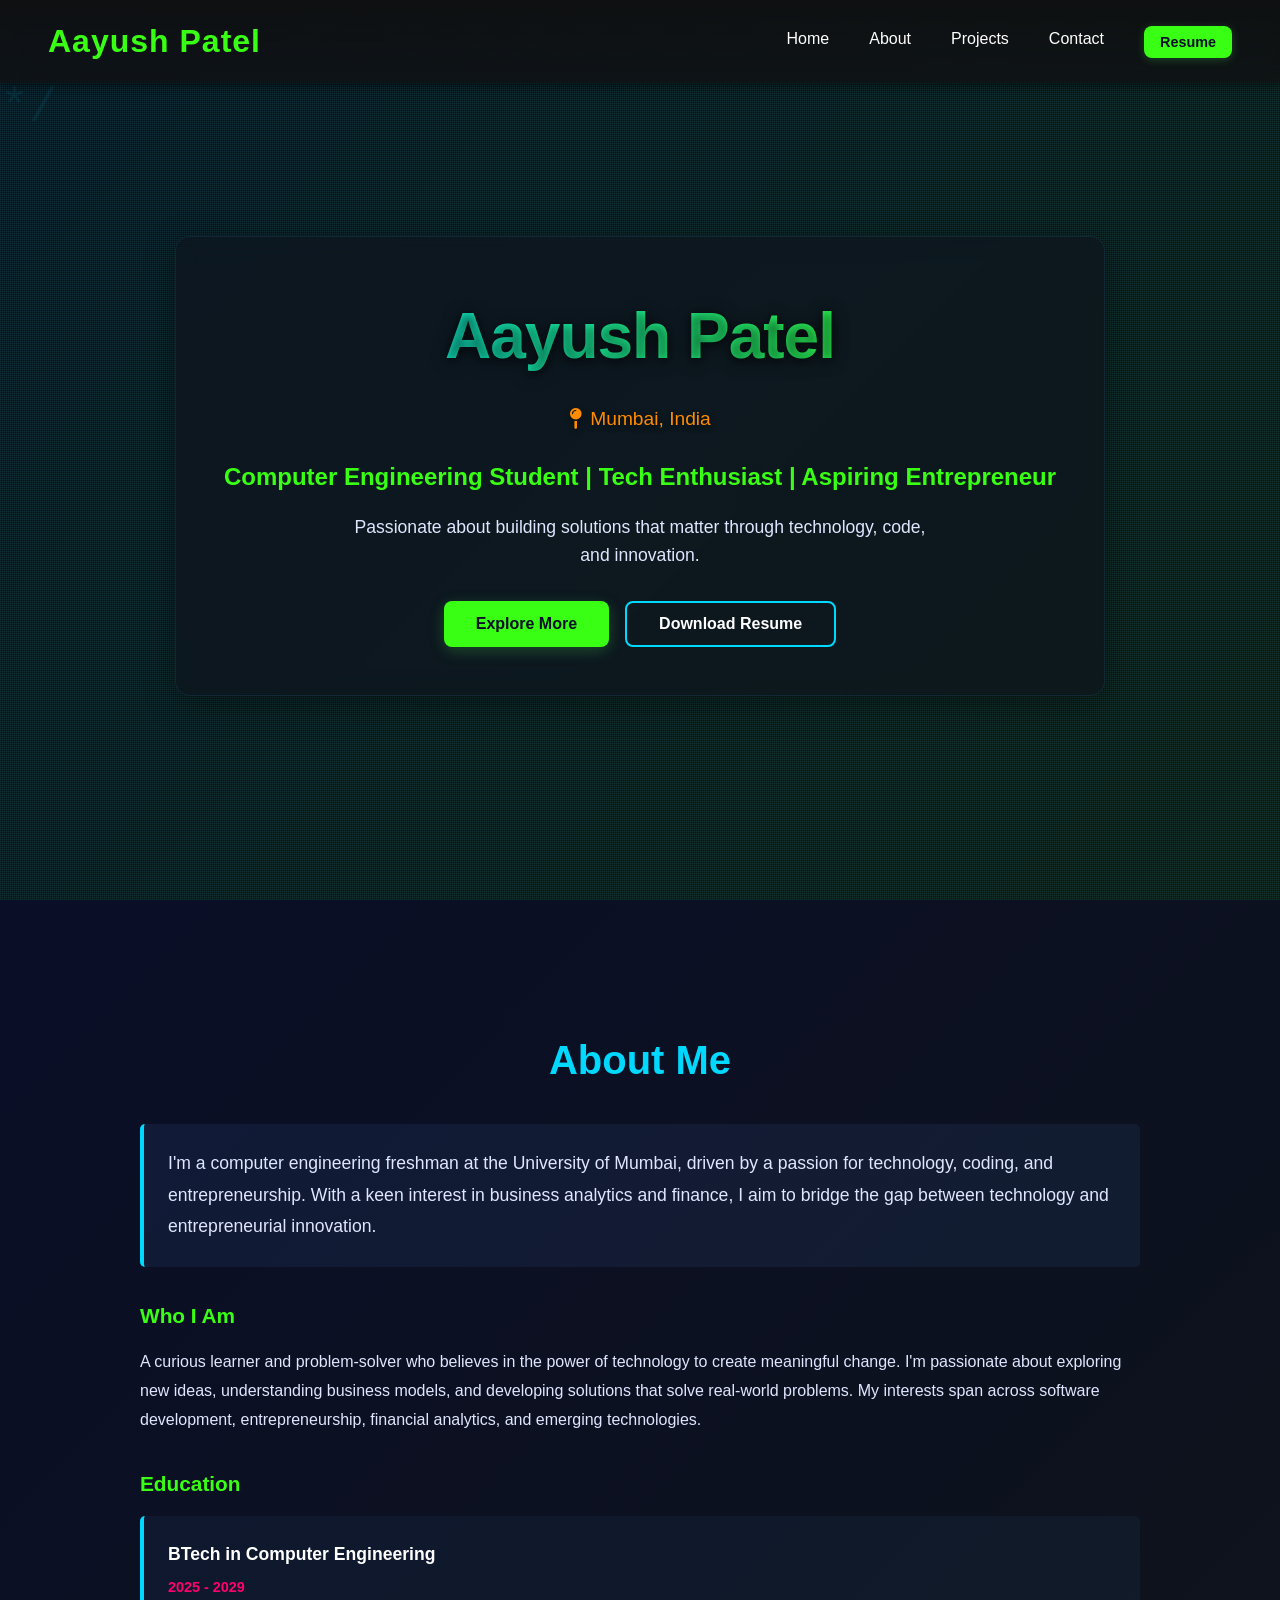
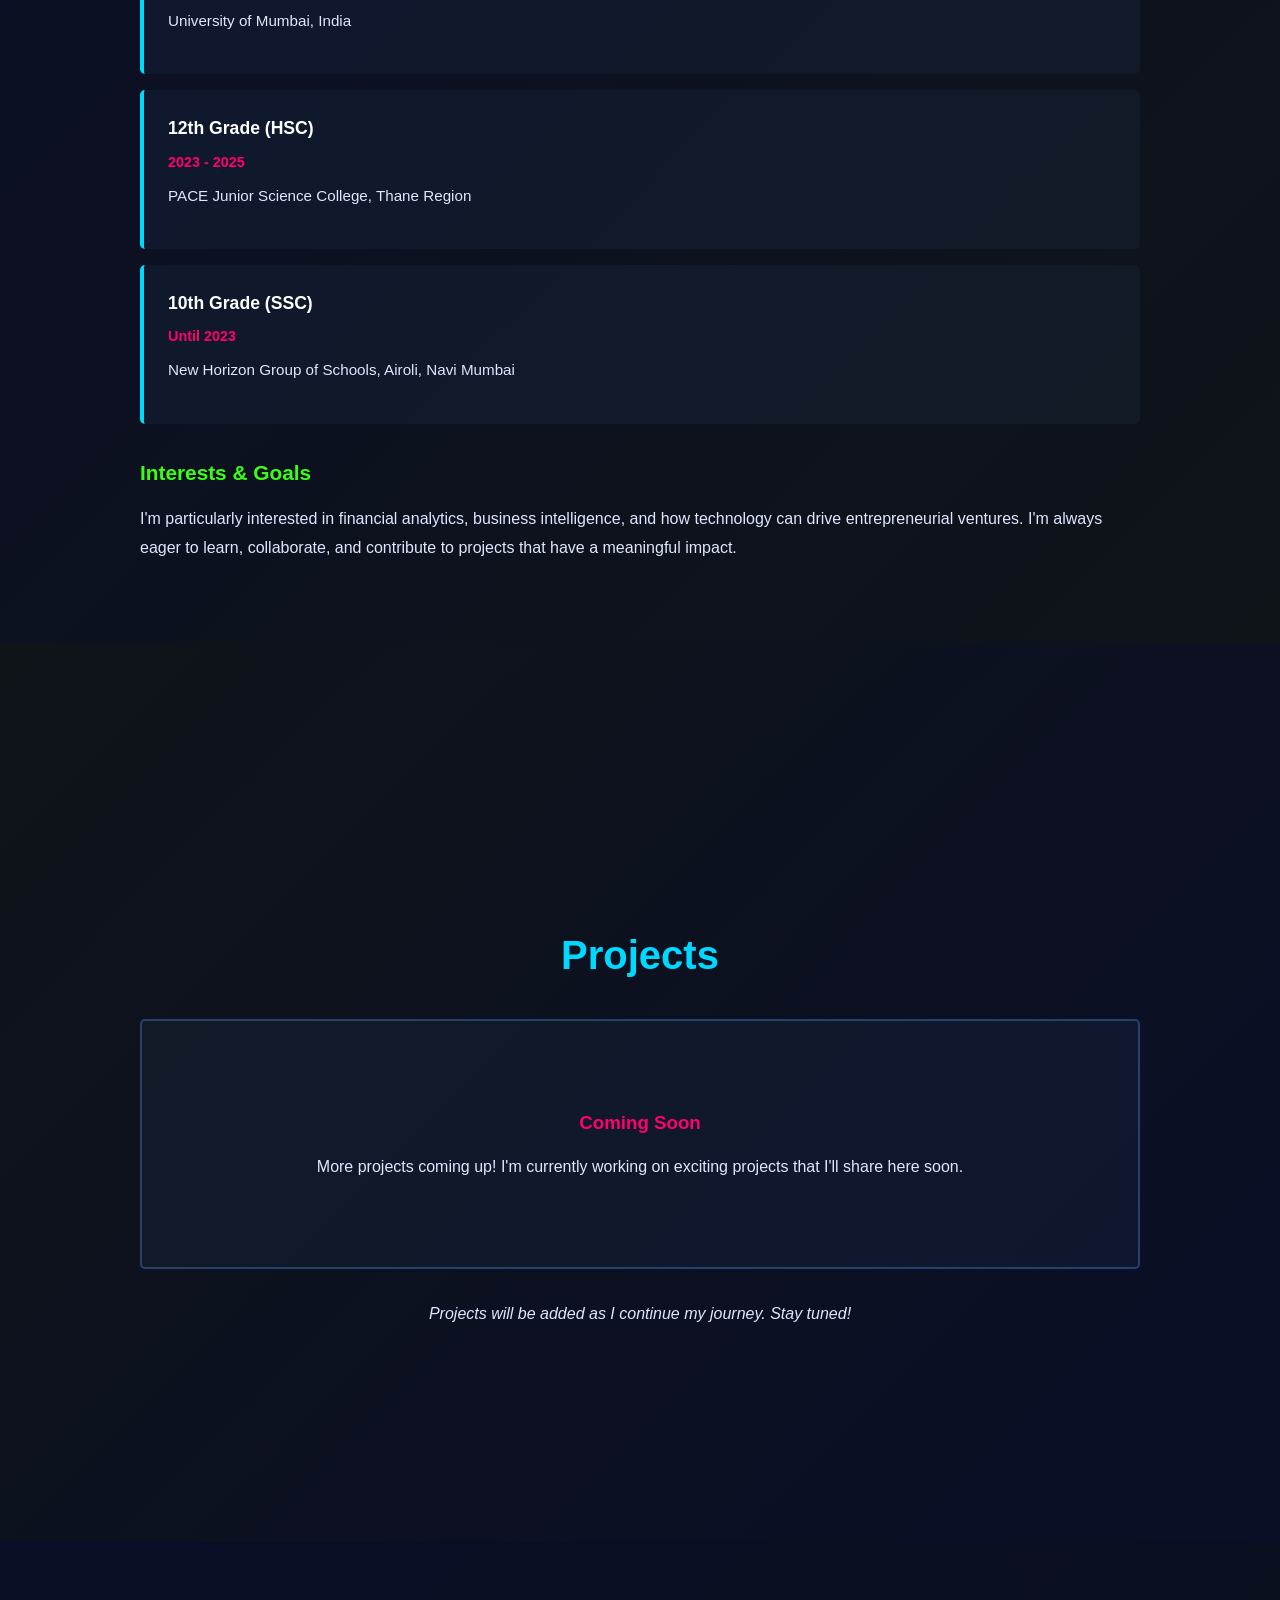
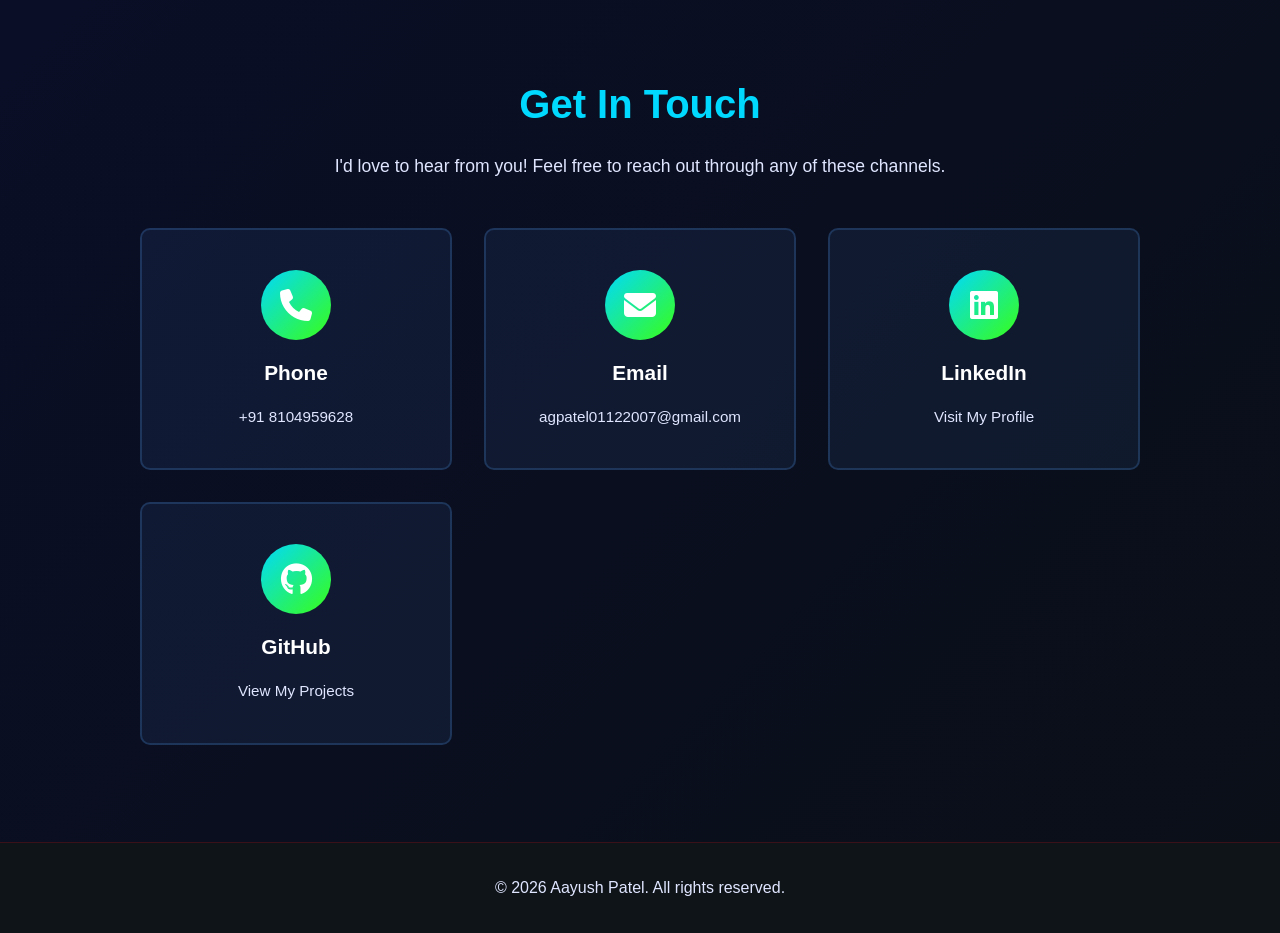
==== index.html @ a50a82ac "update homepage layout" ====
<!DOCTYPE html>
<html lang="en">
<head>
    <meta charset="UTF-8">
    <meta name="viewport" content="width=device-width, initial-scale=1.0">
    <title>Aayush Patel - Computer Engineering Student</title>
    <link rel="stylesheet" href="https://cdnjs.cloudflare.com/ajax/libs/font-awesome/6.4.0/css/all.min.css">
    <link rel="stylesheet" href="style.css">
</head>
<body>
    <!-- Navigation Bar -->
    <nav class="navbar">
        <div class="nav-container">
            <div class="logo" onclick="scrollToSection('home')">Aayush Patel</div>
            <ul class="nav-menu">
                <li><a href="#" onclick="scrollToSection('home'); return false;">Home</a></li>
                <li><a href="#" onclick="scrollToSection('about'); return false;">About</a></li>
                <li><a href="#" onclick="scrollToSection('projects'); return false;">Projects</a></li>
                <li><a href="#" onclick="scrollToSection('contact'); return false;">Contact</a></li>
                <li><button class="resume-btn" onclick="downloadResume()">Resume</button></li>
            </ul>
        </div>
    </nav>

    <!-- Home Section -->
    <section id="home" class="section home-section">
        <div class="home-content">
            <h1 class="main-title">Aayush Patel</h1>
            <p class="location"><i class="fas fa-map-pin"></i> Mumbai, India</p>
            <p class="subtitle">Computer Engineering Student | Tech Enthusiast | Aspiring Entrepreneur</p>
            <p class="intro-text">Passionate about building solutions that matter through technology, code, and innovation.</p>
            <div class="home-buttons">
                <button class="cta-button" onclick="scrollToSection('about')">Explore More</button>
                <button class="secondary-btn" onclick="downloadResume()">Download Resume</button>
            </div>
        </div>
    </section>

    <!-- About Section -->
    <section id="about" class="section about-section">
        <div class="container">
            <h2>About Me</h2>
            <div class="about-content">
                <p class="about-intro">
                    I'm a computer engineering freshman at the University of Mumbai, driven by a passion for technology, coding, and entrepreneurship. With a keen interest in business analytics and finance, I aim to bridge the gap between technology and entrepreneurial innovation.
                </p>
                
                <div class="about-details">
                    <h3>Who I Am</h3>
                    <p>
                        A curious learner and problem-solver who believes in the power of technology to create meaningful change. I'm passionate about exploring new ideas, understanding business models, and developing solutions that solve real-world problems. My interests span across software development, entrepreneurship, financial analytics, and emerging technologies.
                    </p>

                    <h3>Education</h3>
                    <ul class="education-list">
                        <li>
                            <strong>BTech in Computer Engineering</strong>
                            <span class="duration">2025 - 2029</span>
                            <p>University of Mumbai, India</p>
                        </li>
                        <li>
                            <strong>12th Grade (HSC)</strong>
                            <span class="duration">2023 - 2025</span>
                            <p>PACE Junior Science College, Thane Region</p>
                        </li>
                        <li>
                            <strong>10th Grade (SSC)</strong>
                            <span class="duration">Until 2023</span>
                            <p>New Horizon Group of Schools, Airoli, Navi Mumbai</p>
                        </li>
                    </ul>

                    <h3>Interests & Goals</h3>
                    <p>
                        I'm particularly interested in financial analytics, business intelligence, and how technology can drive entrepreneurial ventures. I'm always eager to learn, collaborate, and contribute to projects that have a meaningful impact.
                    </p>
                </div>
            </div>
        </div>
    </section>

    <!-- Projects Section -->
    <section id="projects" class="section projects-section">
        <div class="container">
            <h2>Projects</h2>
            <div class="projects-grid">
                <div class="project-card placeholder">
                    <h3>Coming Soon</h3>
                    <p>More projects coming up! I'm currently working on exciting projects that I'll share here soon.</p>
                </div>
            </div>
            <p class="projects-note">Projects will be added as I continue my journey. Stay tuned!</p>
        </div>
    </section>

    <!-- Contact Section -->
    <section id="contact" class="section contact-section">
        <div class="container">
            <h2>Get In Touch</h2>
            <p class="contact-intro">I'd love to hear from you! Feel free to reach out through any of these channels.</p>
            <div class="contact-content">
                <a href="tel:+918104959628" class="contact-item">
                    <div class="contact-icon">
                        <i class="fas fa-phone"></i>
                    </div>
                    <h3>Phone</h3>
                    <p>+91 8104959628</p>
                </a>
                <a href="mailto:agpatel01122007@gmail.com" class="contact-item">
                    <div class="contact-icon">
                        <i class="fas fa-envelope"></i>
                    </div>
                    <h3>Email</h3>
                    <p>agpatel01122007@gmail.com</p>
                </a>
                <a href="https://www.linkedin.com/in/aayush-patel-5ba509291" target="_blank" class="contact-item">
                    <div class="contact-icon">
                        <i class="fab fa-linkedin"></i>
                    </div>
                    <h3>LinkedIn</h3>
                    <p>Visit My Profile</p>
                </a>
                <a href="https://github.com/aayush-debug" target="_blank" class="contact-item">
                    <div class="contact-icon">
                        <i class="fab fa-github"></i>
                    </div>
                    <h3>GitHub</h3>
                    <p>View My Projects</p>
                </a>
            </div>
        </div>
    </section>

    <!-- Footer -->
    <footer>
        <p>&copy; 2026 Aayush Patel. All rights reserved.</p>
    </footer>

    <script src="script.js"></script>
</body>
</html>
---- style.css ----
* {
    margin: 0;
    padding: 0;
    box-sizing: border-box;
}

:root {
    --primary-dark: #0a0e27;
    --secondary-dark: #0f1419;
    --accent-blue: #00d9ff;
    --accent-green: #39ff14;
    --accent-orange: #ff8c00;
    --accent-pink: #ff006e;
    --text-primary: #ffffff;
    --text-secondary: #e0e6ff;
    --transition: 0.3s ease;
}

body {
    font-family: 'Poppins', 'Inter', sans-serif;
    background-color: var(--primary-dark);
    color: var(--text-primary);
    line-height: 1.6;
    overflow-x: hidden;
}

/* Navigation Bar */
.navbar {
    position: fixed;
    top: 0;
    width: 100%;
    background: linear-gradient(180deg, rgba(15, 15, 15, 0.9) 0%, rgba(15, 15, 15, 0.7) 100%);
    backdrop-filter: blur(10px);
    padding: 1rem 0;
    z-index: 1000;
    box-shadow: 0 2px 10px rgba(0, 0, 0, 0.5);
}

.nav-container {
    max-width: 100%;
    margin: 0 auto;
    padding: 0 3rem;
    display: flex;
    justify-content: space-between;
    align-items: center;
}

.logo {
    font-size: 2rem;
    font-weight: 700;
    color: var(--accent-green);
    cursor: pointer;
    transition: all var(--transition);
    letter-spacing: 1px;
    white-space: nowrap;
}

.logo:hover {
    text-shadow: 0 0 20px rgba(229, 9, 20, 0.5);
}

.nav-menu {
    display: flex;
    list-style: none;
    gap: 2.5rem;
    margin-right: 0;
}

.nav-menu a {
    color: var(--text-primary);
    text-decoration: none;
    font-size: 1rem;
    font-weight: 500;
    transition: color var(--transition);
    position: relative;
}

.nav-menu a::after {
    content: '';
    position: absolute;
    bottom: -5px;
    left: 0;
    width: 0;
    height: 2px;
    background-color: var(--accent-red);
    transition: width var(--transition);
}

.nav-menu a:hover {
    color: var(--accent-red);
}

.nav-menu a:hover::after {
    width: 100%;
}

.resume-btn {
    background-color: var(--accent-green);
    color: var(--primary-dark);
    border: none;
    padding: 0.5rem 1rem;
    font-size: 0.9rem;
    font-weight: 600;
    border-radius: 8px;
    cursor: pointer;
    transition: all var(--transition);
    box-shadow: 0 2px 8px rgba(63, 185, 80, 0.3);
}

.resume-btn:hover {
    background-color: #2ea043;
    transform: translateY(-2px);
    box-shadow: 0 4px 12px rgba(63, 185, 80, 0.5);
}

/* General Section Styling */
.section {
    min-height: 100vh;
    display: flex;
    align-items: center;
    justify-content: center;
    padding: 6rem 2rem 4rem;
    scroll-behavior: smooth;
}

.container {
    max-width: 1000px;
    width: 100%;
    margin: 0 auto;
}

/* Home Section */
.home-section {
    background: linear-gradient(135deg, var(--primary-dark) 0%, var(--secondary-dark) 100%);
    position: relative;
    overflow: hidden;
}

.home-section::before {
    content: '';
    position: absolute;
    top: 0;
    left: 0;
    width: 100%;
    height: 100%;
    background-image: 
        repeating-linear-gradient(
            0deg,
            rgba(0, 217, 255, 0.08) 0px,
            rgba(0, 217, 255, 0.08) 1px,
            transparent 1px,
            transparent 2px
        ),
        repeating-linear-gradient(
            90deg,
            rgba(57, 255, 20, 0.06) 0px,
            rgba(57, 255, 20, 0.06) 1px,
            transparent 1px,
            transparent 2px
        );
    pointer-events: none;
    z-index: 0;
}

.home-section::after {
    content: '{ } < > / /* */ { } < > / /* */ { } < > / /* */';
    position: absolute;
    top: 0;
    left: 0;
    width: 100%;
    height: 100%;
    font-family: 'Courier New', monospace;
    font-size: 3rem;
    color: rgba(0, 217, 255, 0.08);
    line-height: 1.5;
    word-wrap: break-word;
    white-space: pre-wrap;
    overflow: hidden;
    pointer-events: none;
    z-index: 0;
}

.home-content {
    text-align: center;
    position: relative;
    z-index: 2;
    animation: fadeInUp 1s ease;
    background: rgba(13, 17, 23, 0.5);
    padding: 3rem;
    border-radius: 15px;
    backdrop-filter: blur(10px);
    border: 1px solid rgba(88, 166, 255, 0.1);
    box-shadow: 0 8px 32px rgba(0, 0, 0, 0.3);
}

.main-title {
    font-size: clamp(2.5rem, 8vw, 4rem);
    font-weight: 800;
    margin-bottom: 1rem;
    background: linear-gradient(90deg, var(--accent-blue) 0%, var(--accent-green) 100%);
    -webkit-background-clip: text;
    -webkit-text-fill-color: transparent;
    background-clip: text;
    letter-spacing: -1px;
    text-shadow: 0 2px 10px rgba(0, 0, 0, 0.5);
    filter: drop-shadow(0 2px 8px rgba(0, 0, 0, 0.4));
}

.location {
    font-size: 1.2rem;
    color: var(--accent-orange);
    margin-bottom: 1.5rem;
    font-weight: 500;
    display: flex;
    align-items: center;
    justify-content: center;
    gap: 0.5rem;
    text-shadow: 0 2px 6px rgba(0, 0, 0, 0.4);
}

.location i {
    font-size: 1.3rem;
}

.subtitle {
    font-size: 1.5rem;
    color: var(--accent-green);
    margin-bottom: 1rem;
    font-weight: 600;
}

.intro-text {
    font-size: 1.1rem;
    color: var(--text-secondary);
    margin-bottom: 2rem;
    max-width: 600px;
    margin-left: auto;
    margin-right: auto;
}

.cta-button {
    background-color: var(--accent-green);
    color: var(--primary-dark);
    border: none;
    padding: 0.75rem 2rem;
    font-size: 1rem;
    font-weight: 600;
    border-radius: 8px;
    cursor: pointer;
    transition: all var(--transition);
    box-shadow: 0 4px 15px rgba(63, 185, 80, 0.3);
}

.cta-button:hover {
    background-color: #2ea043;
    transform: translateY(-3px);
    box-shadow: 0 6px 20px rgba(63, 185, 80, 0.5);
}

.cta-button:active {
    transform: translateY(-1px);
}

.secondary-btn {
    background-color: transparent;
    color: var(--text-primary);
    border: 2px solid var(--accent-blue);
    padding: 0.75rem 2rem;
    font-size: 1rem;
    font-weight: 600;
    border-radius: 8px;
    cursor: pointer;
    transition: all var(--transition);
}

.secondary-btn:hover {
    background-color: var(--accent-blue);
    transform: translateY(-3px);
    box-shadow: 0 6px 20px rgba(88, 166, 255, 0.5);
}

.home-buttons {
    display: flex;
    gap: 1rem;
    justify-content: center;
    flex-wrap: wrap;
}

/* About Section */
.about-section {
    background: linear-gradient(135deg, var(--primary-dark) 0%, var(--secondary-dark) 100%);
    padding-top: 8rem;
}

.about-section h2 {
    font-size: 2.5rem;
    margin-bottom: 2rem;
    color: var(--accent-blue);
    text-align: center;
}

.about-intro {
    font-size: 1.1rem;
    color: var(--text-secondary);
    margin-bottom: 2rem;
    line-height: 1.8;
    background: rgba(88, 166, 255, 0.08);
    padding: 1.5rem;
    border-left: 4px solid var(--accent-blue);
    border-radius: 5px;
}

.about-details h3 {
    color: var(--accent-green);
    margin-top: 2rem;
    margin-bottom: 1rem;
    font-size: 1.3rem;
}

.about-details p {
    color: var(--text-secondary);
    margin-bottom: 1rem;
    line-height: 1.8;
}

.education-list {
    list-style: none;
    margin-bottom: 1.5rem;
}

.education-list li {
    background: rgba(88, 166, 255, 0.05);
    padding: 1.5rem;
    margin-bottom: 1rem;
    border-left: 4px solid var(--accent-blue);
    border-radius: 5px;
    transition: all var(--transition);
}

.education-list li:hover {
    background: rgba(88, 166, 255, 0.1);
    transform: translateX(5px);
}

.education-list li strong {
    color: var(--text-primary);
    font-size: 1.1rem;
}

.education-list .duration {
    display: block;
    color: var(--accent-pink);
    font-size: 0.9rem;
    margin-top: 0.5rem;
    font-weight: 600;
}

.education-list li p {
    margin-top: 0.5rem;
    font-size: 0.95rem;
}

/* Projects Section */
.projects-section {
    background: linear-gradient(135deg, var(--secondary-dark) 0%, var(--primary-dark) 100%);
    padding-top: 8rem;
}

.projects-section h2 {
    font-size: 2.5rem;
    margin-bottom: 2rem;
    color: var(--accent-blue);
    text-align: center;
}

.projects-grid {
    display: grid;
    grid-template-columns: repeat(auto-fit, minmax(300px, 1fr));
    gap: 2rem;
    margin-bottom: 2rem;
}

.project-card {
    background: rgba(88, 166, 255, 0.05);
    border: 2px solid rgba(88, 166, 255, 0.3);
    border-radius: 5px;
    padding: 2rem;
    transition: all var(--transition);
    cursor: pointer;
}

.project-card:hover {
    border-color: var(--accent-blue);
    background: rgba(88, 166, 255, 0.1);
    transform: translateY(-5px);
}

.project-card h3 {
    color: var(--accent-pink);
    margin-bottom: 1rem;
}

.project-card p {
    color: var(--text-secondary);
}

.project-card.placeholder {
    display: flex;
    flex-direction: column;
    justify-content: center;
    align-items: center;
    text-align: center;
    min-height: 250px;
}

.projects-note {
    text-align: center;
    color: var(--text-secondary);
    font-style: italic;
}

/* Blog Section */
.blog-section {
    background: linear-gradient(135deg, var(--primary-dark) 0%, #1a0000 100%);
    padding-top: 8rem;
}

.blog-section h2 {
    font-size: 2.5rem;
    margin-bottom: 1rem;
    color: var(--accent-red);
    text-align: center;
}

.section-subtitle {
    text-align: center;
    color: var(--text-secondary);
    margin-bottom: 2rem;
    font-size: 1.1rem;
}

.blog-grid {
    display: grid;
    grid-template-columns: repeat(auto-fit, minmax(300px, 1fr));
    gap: 2rem;
    margin-bottom: 2rem;
}

.blog-card {
    background: rgba(229, 9, 20, 0.05);
    border: 2px solid rgba(229, 9, 20, 0.3);
    border-radius: 5px;
    padding: 1.5rem;
    transition: all var(--transition);
    cursor: pointer;
    overflow: hidden;
}

.blog-card:hover {
    border-color: var(--accent-red);
    background: rgba(229, 9, 20, 0.1);
    transform: translateY(-5px);
}

.blog-card.loading {
    display: flex;
    align-items: center;
    justify-content: center;
    min-height: 250px;
    color: var(--text-secondary);
}

.blog-card h3 {
    color: var(--accent-red);
    margin-bottom: 0.5rem;
    font-size: 1.2rem;
    line-height: 1.4;
}

.blog-card p {
    color: var(--text-secondary);
    margin-bottom: 0.75rem;
    font-size: 0.95rem;
    line-height: 1.6;
}

.blog-card a {
    color: var(--accent-red);
    text-decoration: none;
    font-weight: 600;
    transition: color var(--transition);
}

.blog-card a:hover {
    color: #f40812;
}

.blog-card .blog-meta {
    font-size: 0.85rem;
    color: #888;
    margin-top: 0.5rem;
}

/* Testimonials Section */
.testimonials-section {
    background: linear-gradient(135deg, var(--secondary-dark) 0%, var(--primary-dark) 100%);
    padding-top: 8rem;
}

.testimonials-section h2 {
    font-size: 2.5rem;
    margin-bottom: 1rem;
    color: var(--accent-blue);
    text-align: center;
}

.testimonials-grid {
    display: grid;
    grid-template-columns: repeat(auto-fit, minmax(300px, 1fr));
    gap: 2rem;
    margin-bottom: 2rem;
}

.testimonial-card {
    background: rgba(63, 185, 80, 0.05);
    border: 2px solid rgba(63, 185, 80, 0.3);
    border-radius: 5px;
    padding: 2rem;
    transition: all var(--transition);
}

.testimonial-card:hover {
    border-color: var(--accent-green);
    background: rgba(63, 185, 80, 0.1);
    transform: translateY(-5px);
}

.testimonial-card.placeholder {
    display: flex;
    flex-direction: column;
    justify-content: center;
    align-items: center;
    text-align: center;
    min-height: 250px;
}

.testimonial-text {
    color: var(--text-secondary);
    font-size: 1rem;
    line-height: 1.8;
    margin-bottom: 1rem;
    font-style: italic;
}

.testimonial-author {
    color: var(--accent-green);
    font-weight: 600;
    font-size: 0.95rem;
}

.testimonials-note {
    text-align: center;
    color: var(--text-secondary);
    font-style: italic;
}

/* Contact Section */
.contact-section {
    background: linear-gradient(135deg, var(--primary-dark) 0%, #0a0f18 100%);
    padding-top: 8rem;
}

.contact-section h2 {
    font-size: 2.5rem;
    margin-bottom: 1rem;
    color: var(--accent-blue);
    text-align: center;
}

.contact-intro {
    text-align: center;
    color: var(--text-secondary);
    margin-bottom: 3rem;
    font-size: 1.1rem;
}

.contact-content {
    display: grid;
    grid-template-columns: repeat(auto-fit, minmax(250px, 1fr));
    gap: 2rem;
    margin-bottom: 2rem;
}

.contact-item {
    background: rgba(88, 166, 255, 0.08);
    border: 2px solid rgba(88, 166, 255, 0.2);
    border-radius: 10px;
    padding: 2.5rem 2rem;
    text-align: center;
    transition: all var(--transition);
    text-decoration: none;
    display: flex;
    flex-direction: column;
    align-items: center;
    gap: 1rem;
    cursor: pointer;
}

.contact-item:hover {
    border-color: var(--accent-blue);
    background: rgba(88, 166, 255, 0.15);
    transform: translateY(-8px);
    box-shadow: 0 8px 25px rgba(88, 166, 255, 0.2);
}

.contact-icon {
    width: 70px;
    height: 70px;
    background: linear-gradient(135deg, var(--accent-blue) 0%, var(--accent-green) 100%);
    border-radius: 50%;
    display: flex;
    align-items: center;
    justify-content: center;
    font-size: 2rem;
    color: var(--text-primary);
    transition: all var(--transition);
}

.contact-item:hover .contact-icon {
    transform: scale(1.1) rotate(5deg);
    box-shadow: 0 5px 20px rgba(88, 166, 255, 0.4);
}

.contact-item h3 {
    color: var(--text-primary);
    margin: 0;
    font-size: 1.3rem;
    font-weight: 600;
}

.contact-item p {
    color: var(--text-secondary);
    margin: 0;
    font-size: 0.95rem;
    line-height: 1.5;
}

/* Footer */
footer {
    background: var(--secondary-dark);
    text-align: center;
    padding: 2rem;
    color: var(--text-secondary);
    border-top: 1px solid rgba(229, 9, 20, 0.2);
}

/* Animations */
@keyframes fadeInUp {
    from {
        opacity: 0;
        transform: translateY(30px);
    }
    to {
        opacity: 1;
        transform: translateY(0);
    }
}

/* Responsive Design */
@media (max-width: 768px) {
    .nav-menu {
        gap: 1rem;
    }

    .nav-menu a {
        font-size: 0.9rem;
    }

    .main-title {
        font-size: 2rem;
    }

    .subtitle {
        font-size: 1.1rem;
    }

    .section {
        padding: 5rem 1rem 3rem;
    }

    .about-section h2,
    .projects-section h2,
    .contact-section h2 {
        font-size: 1.8rem;
    }

    .nav-container {
        padding: 0 1rem;
    }
}

@media (max-width: 480px) {
    .nav-menu {
        gap: 0.5rem;
    }

    .logo {
        font-size: 1.2rem;
    }

    .main-title {
        font-size: 1.5rem;
    }

    .subtitle {
        font-size: 0.9rem;
    }

    .intro-text {
        font-size: 0.95rem;
    }

    .section {
        padding: 4rem 0.5rem 2rem;
    }
}
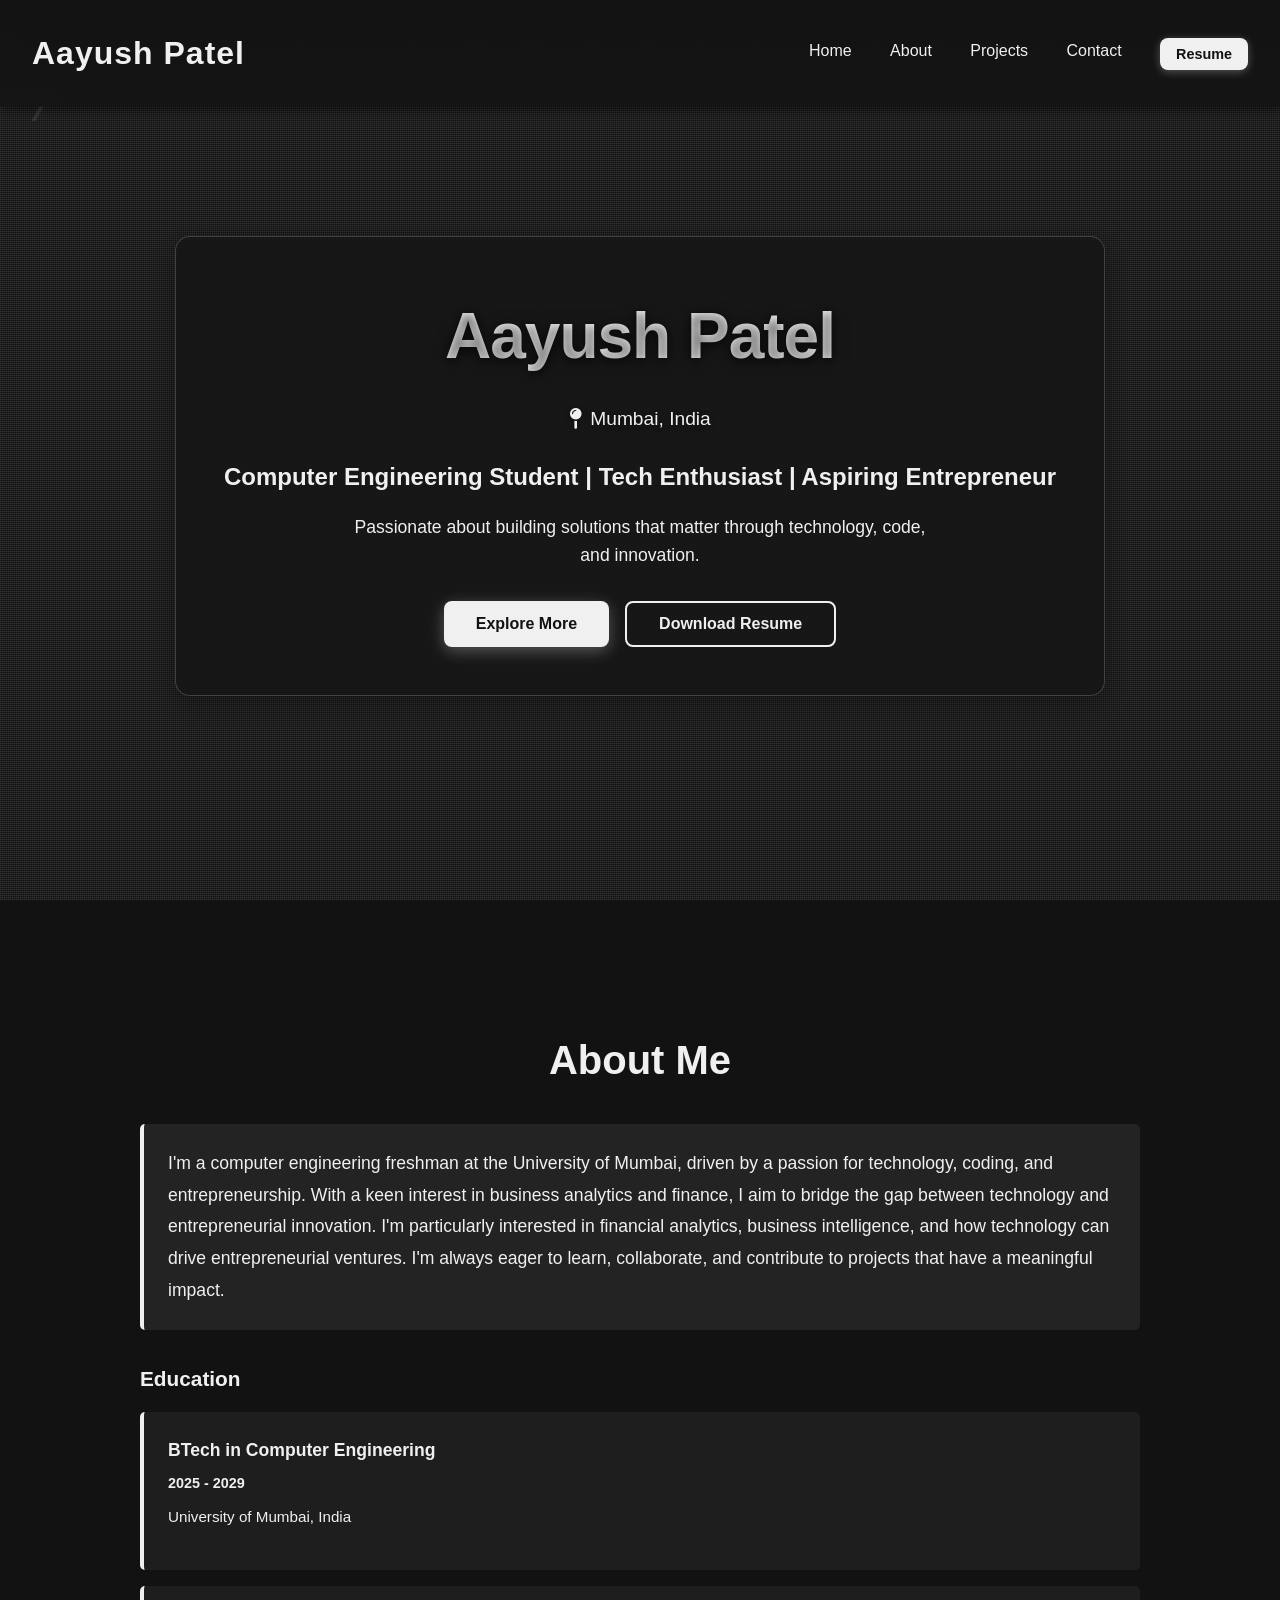
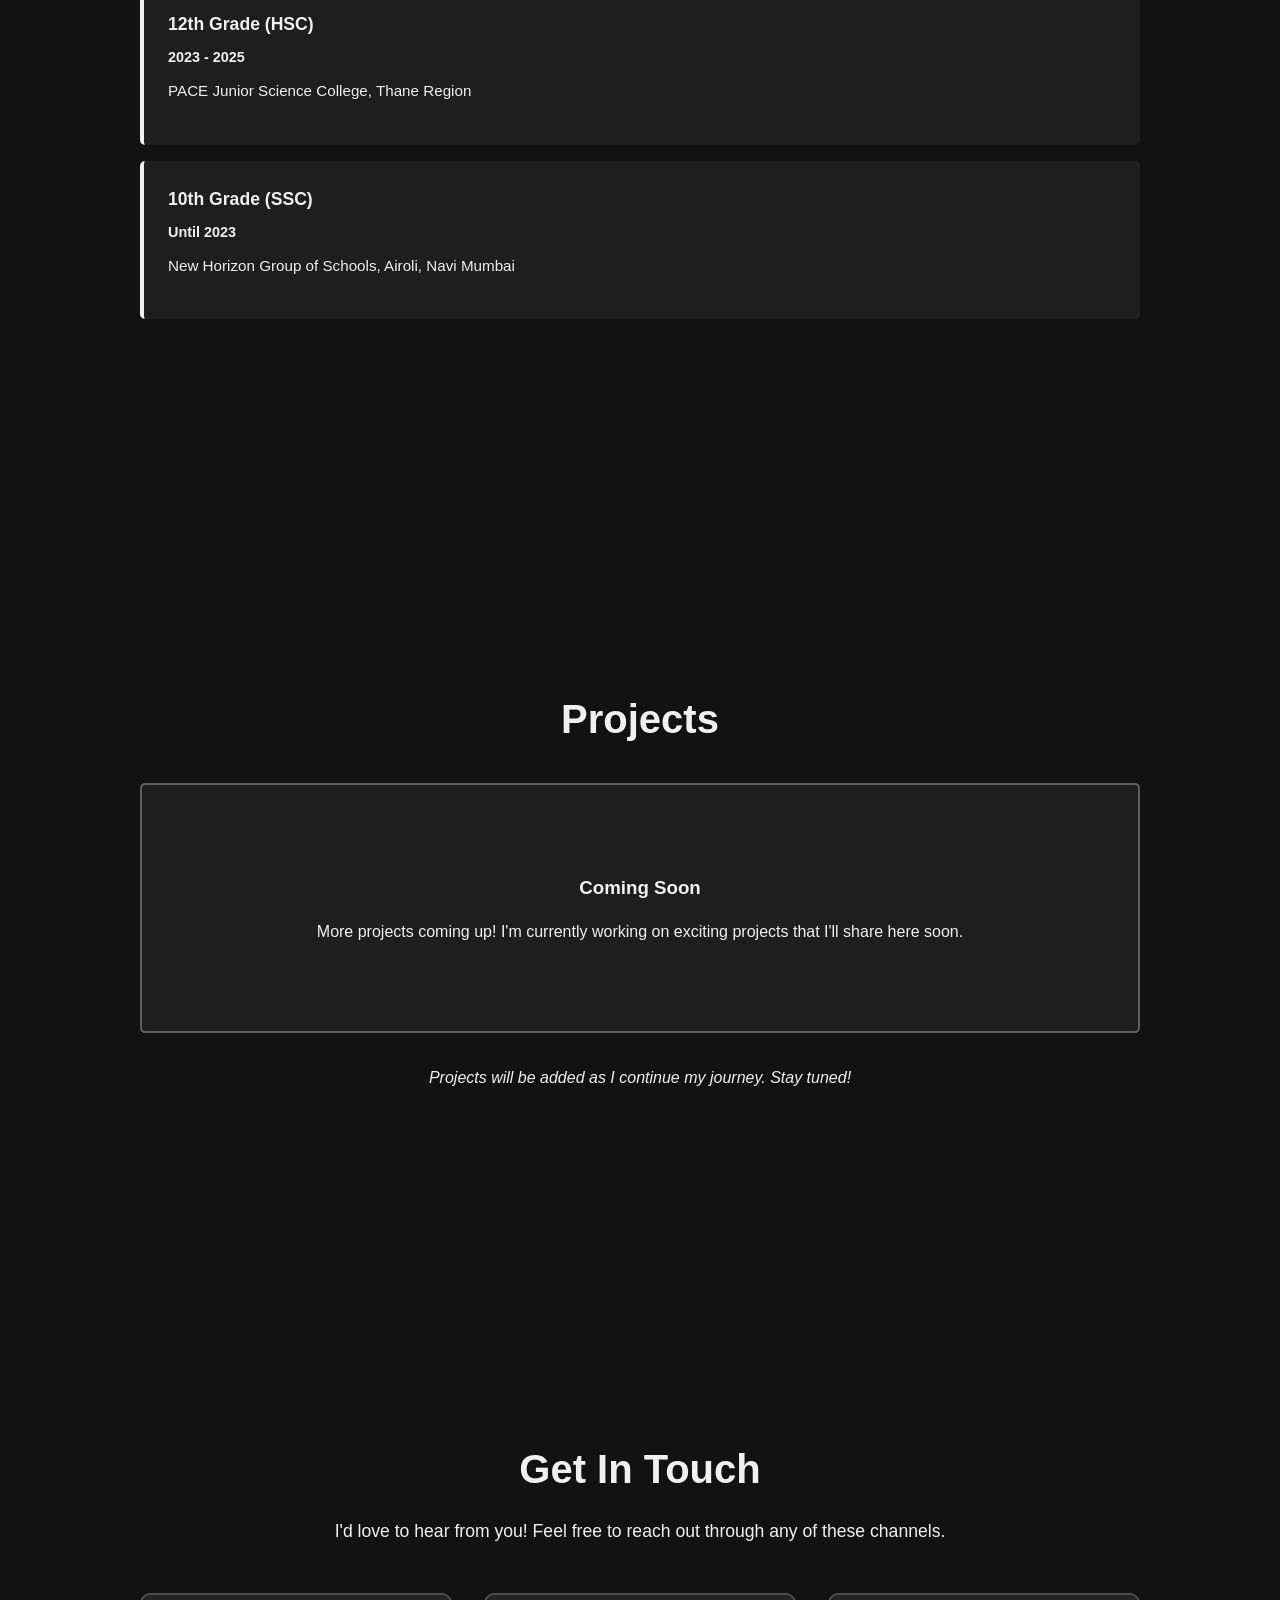
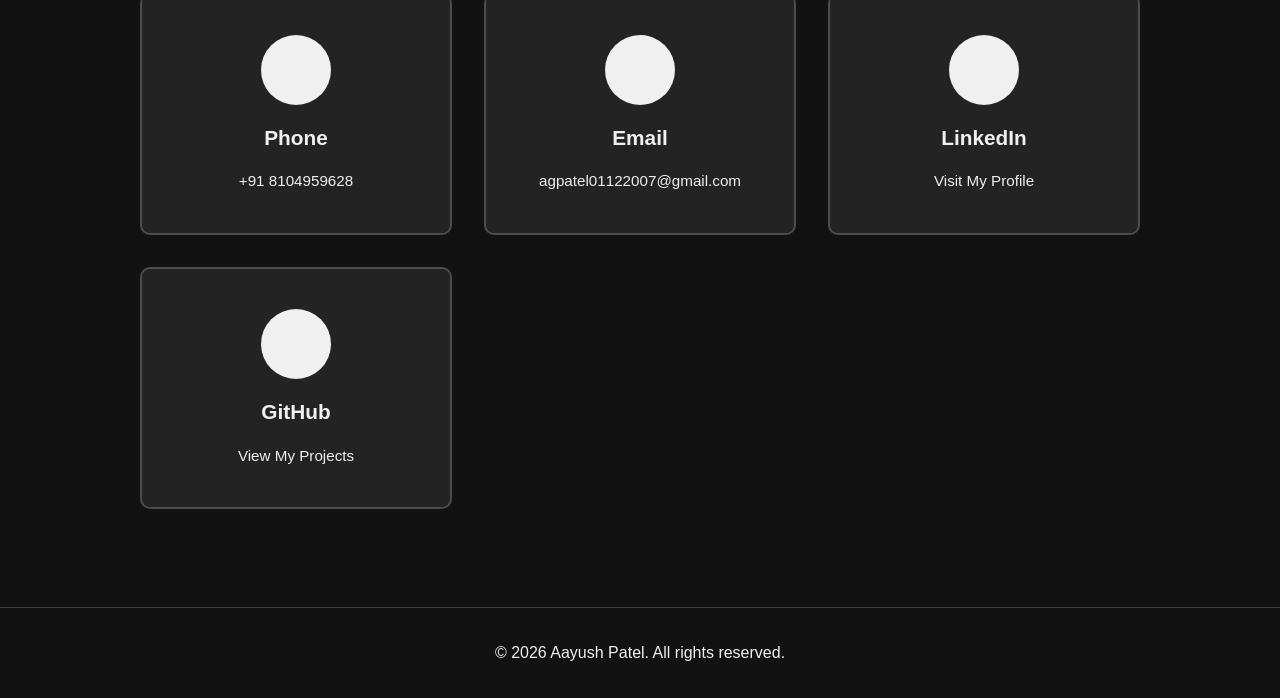
==== commit 716f47e0: "git" ====
--- a/index.html
+++ b/index.html
@@ -1,5 +1,6 @@
 <!DOCTYPE html>
 <html lang="en">
+
 <head>
     <meta charset="UTF-8">
     <meta name="viewport" content="width=device-width, initial-scale=1.0">
@@ -7,6 +8,7 @@
     <link rel="stylesheet" href="https://cdnjs.cloudflare.com/ajax/libs/font-awesome/6.4.0/css/all.min.css">
     <link rel="stylesheet" href="style.css">
 </head>
+
 <body>
     <!-- Navigation Bar -->
     <nav class="navbar">
@@ -28,7 +30,8 @@
             <h1 class="main-title">Aayush Patel</h1>
             <p class="location"><i class="fas fa-map-pin"></i> Mumbai, India</p>
             <p class="subtitle">Computer Engineering Student | Tech Enthusiast | Aspiring Entrepreneur</p>
-            <p class="intro-text">Passionate about building solutions that matter through technology, code, and innovation.</p>
+            <p class="intro-text">Passionate about building solutions that matter through technology, code, and
+                innovation.</p>
             <div class="home-buttons">
                 <button class="cta-button" onclick="scrollToSection('about')">Explore More</button>
                 <button class="secondary-btn" onclick="downloadResume()">Download Resume</button>
@@ -42,15 +45,14 @@
             <h2>About Me</h2>
             <div class="about-content">
                 <p class="about-intro">
-                    I'm a computer engineering freshman at the University of Mumbai, driven by a passion for technology, coding, and entrepreneurship. With a keen interest in business analytics and finance, I aim to bridge the gap between technology and entrepreneurial innovation.
+                    I'm a computer engineering freshman at the University of Mumbai, driven by a passion for technology,
+                    coding, and entrepreneurship. With a keen interest in business analytics and finance, I aim to
+                    bridge the gap between technology and entrepreneurial innovation. I'm particularly interested in
+                    financial analytics, business intelligence, and how technology can drive entrepreneurial ventures.
+                    I'm always eager to learn, collaborate, and contribute to projects that have a meaningful impact.
                 </p>
-                
+
                 <div class="about-details">
-                    <h3>Who I Am</h3>
-                    <p>
-                        A curious learner and problem-solver who believes in the power of technology to create meaningful change. I'm passionate about exploring new ideas, understanding business models, and developing solutions that solve real-world problems. My interests span across software development, entrepreneurship, financial analytics, and emerging technologies.
-                    </p>
-
                     <h3>Education</h3>
                     <ul class="education-list">
                         <li>
@@ -69,11 +71,6 @@
                             <p>New Horizon Group of Schools, Airoli, Navi Mumbai</p>
                         </li>
                     </ul>
-
-                    <h3>Interests & Goals</h3>
-                    <p>
-                        I'm particularly interested in financial analytics, business intelligence, and how technology can drive entrepreneurial ventures. I'm always eager to learn, collaborate, and contribute to projects that have a meaningful impact.
-                    </p>
                 </div>
             </div>
         </div>
@@ -86,7 +83,8 @@
             <div class="projects-grid">
                 <div class="project-card placeholder">
                     <h3>Coming Soon</h3>
-                    <p>More projects coming up! I'm currently working on exciting projects that I'll share here soon.</p>
+                    <p>More projects coming up! I'm currently working on exciting projects that I'll share here soon.
+                    </p>
                 </div>
             </div>
             <p class="projects-note">Projects will be added as I continue my journey. Stay tuned!</p>
@@ -97,7 +95,8 @@
     <section id="contact" class="section contact-section">
         <div class="container">
             <h2>Get In Touch</h2>
-            <p class="contact-intro">I'd love to hear from you! Feel free to reach out through any of these channels.</p>
+            <p class="contact-intro">I'd love to hear from you! Feel free to reach out through any of these channels.
+            </p>
             <div class="contact-content">
                 <a href="tel:+918104959628" class="contact-item">
                     <div class="contact-icon">
@@ -138,4 +137,5 @@
 
     <script src="script.js"></script>
 </body>
-</html>
+
+</html>
--- a/style.css
+++ b/style.css
@@ -5,14 +5,15 @@
 }
 
 :root {
-    --primary-dark: #0a0e27;
-    --secondary-dark: #0f1419;
-    --accent-blue: #00d9ff;
-    --accent-green: #39ff14;
-    --accent-orange: #ff8c00;
-    --accent-pink: #ff006e;
-    --text-primary: #ffffff;
-    --text-secondary: #e0e6ff;
+    --primary-dark: #121212;
+    --secondary-dark: #121212;
+    --accent-blue: #F0F0F0;
+    --accent-green: #F0F0F0;
+    --accent-orange: #F0F0F0;
+    --accent-pink: #F0F0F0;
+    --accent-red: #F0F0F0;
+    --text-primary: #F0F0F0;
+    --text-secondary: #F0F0F0;
     --transition: 0.3s ease;
 }
 
@@ -29,7 +30,7 @@
     position: fixed;
     top: 0;
     width: 100%;
-    background: linear-gradient(180deg, rgba(15, 15, 15, 0.9) 0%, rgba(15, 15, 15, 0.7) 100%);
+    background: linear-gradient(180deg, rgba(18, 18, 18, 0.95) 0%, rgba(18, 18, 18, 0.8) 100%);
     backdrop-filter: blur(10px);
     padding: 1rem 0;
     z-index: 1000;
@@ -39,14 +40,16 @@
 .nav-container {
     max-width: 100%;
     margin: 0 auto;
-    padding: 0 3rem;
+    padding: 0.75rem 2rem;
     display: flex;
     justify-content: space-between;
     align-items: center;
+    flex-wrap: wrap;
+    gap: 1rem;
 }
 
 .logo {
-    font-size: 2rem;
+    font-size: clamp(1.2rem, 4vw, 2rem);
     font-weight: 700;
     color: var(--accent-green);
     cursor: pointer;
@@ -56,20 +59,30 @@
 }
 
 .logo:hover {
-    text-shadow: 0 0 20px rgba(229, 9, 20, 0.5);
+    text-shadow: 0 0 20px rgba(240, 240, 240, 0.5);
 }
 
 .nav-menu {
     display: flex;
     list-style: none;
-    gap: 2.5rem;
+    gap: clamp(1rem, 3vw, 2.5rem);
     margin-right: 0;
+    flex-wrap: wrap;
+    justify-content: center;
+    width: 100%;
+}
+
+@media (min-width: 769px) {
+    .nav-menu {
+        width: auto;
+        justify-content: flex-end;
+    }
 }
 
 .nav-menu a {
     color: var(--text-primary);
     text-decoration: none;
-    font-size: 1rem;
+    font-size: clamp(0.85rem, 2.5vw, 1rem);
     font-weight: 500;
     transition: color var(--transition);
     position: relative;
@@ -98,19 +111,19 @@
     background-color: var(--accent-green);
     color: var(--primary-dark);
     border: none;
-    padding: 0.5rem 1rem;
-    font-size: 0.9rem;
+    padding: clamp(0.4rem, 2vw, 0.5rem) clamp(0.8rem, 3vw, 1rem);
+    font-size: clamp(0.75rem, 2vw, 0.9rem);
     font-weight: 600;
     border-radius: 8px;
     cursor: pointer;
     transition: all var(--transition);
-    box-shadow: 0 2px 8px rgba(63, 185, 80, 0.3);
+    box-shadow: 0 2px 8px rgba(240, 240, 240, 0.3);
 }
 
 .resume-btn:hover {
-    background-color: #2ea043;
+    background-color: var(--accent-blue);
     transform: translateY(-2px);
-    box-shadow: 0 4px 12px rgba(63, 185, 80, 0.5);
+    box-shadow: 0 4px 12px rgba(240, 240, 240, 0.5);
 }
 
 /* General Section Styling */
@@ -131,7 +144,7 @@
 
 /* Home Section */
 .home-section {
-    background: linear-gradient(135deg, var(--primary-dark) 0%, var(--secondary-dark) 100%);
+    background: var(--primary-dark);
     position: relative;
     overflow: hidden;
 }
@@ -143,21 +156,17 @@
     left: 0;
     width: 100%;
     height: 100%;
-    background-image: 
-        repeating-linear-gradient(
-            0deg,
-            rgba(0, 217, 255, 0.08) 0px,
-            rgba(0, 217, 255, 0.08) 1px,
+    background-image:
+        repeating-linear-gradient(0deg,
+            rgba(240, 240, 240, 0.08) 0px,
+            rgba(240, 240, 240, 0.08) 1px,
             transparent 1px,
-            transparent 2px
-        ),
-        repeating-linear-gradient(
-            90deg,
-            rgba(57, 255, 20, 0.06) 0px,
-            rgba(57, 255, 20, 0.06) 1px,
+            transparent 2px),
+        repeating-linear-gradient(90deg,
+            rgba(240, 240, 240, 0.06) 0px,
+            rgba(240, 240, 240, 0.06) 1px,
             transparent 1px,
-            transparent 2px
-        );
+            transparent 2px);
     pointer-events: none;
     z-index: 0;
 }
@@ -171,7 +180,7 @@
     height: 100%;
     font-family: 'Courier New', monospace;
     font-size: 3rem;
-    color: rgba(0, 217, 255, 0.08);
+    color: rgba(240, 240, 240, 0.1);
     line-height: 1.5;
     word-wrap: break-word;
     white-space: pre-wrap;
@@ -185,11 +194,11 @@
     position: relative;
     z-index: 2;
     animation: fadeInUp 1s ease;
-    background: rgba(13, 17, 23, 0.5);
+    background: rgba(18, 18, 18, 0.6);
     padding: 3rem;
     border-radius: 15px;
     backdrop-filter: blur(10px);
-    border: 1px solid rgba(88, 166, 255, 0.1);
+    border: 1px solid rgba(240, 240, 240, 0.2);
     box-shadow: 0 8px 32px rgba(0, 0, 0, 0.3);
 }
 
@@ -248,13 +257,13 @@
     border-radius: 8px;
     cursor: pointer;
     transition: all var(--transition);
-    box-shadow: 0 4px 15px rgba(63, 185, 80, 0.3);
+    box-shadow: 0 4px 15px rgba(240, 240, 240, 0.3);
 }
 
 .cta-button:hover {
-    background-color: #2ea043;
+    background-color: var(--accent-blue);
     transform: translateY(-3px);
-    box-shadow: 0 6px 20px rgba(63, 185, 80, 0.5);
+    box-shadow: 0 6px 20px rgba(240, 240, 240, 0.5);
 }
 
 .cta-button:active {
@@ -276,7 +285,7 @@
 .secondary-btn:hover {
     background-color: var(--accent-blue);
     transform: translateY(-3px);
-    box-shadow: 0 6px 20px rgba(88, 166, 255, 0.5);
+    box-shadow: 0 6px 20px rgba(240, 240, 240, 0.5);
 }
 
 .home-buttons {
@@ -304,7 +313,7 @@
     color: var(--text-secondary);
     margin-bottom: 2rem;
     line-height: 1.8;
-    background: rgba(88, 166, 255, 0.08);
+    background: rgba(240, 240, 240, 0.08);
     padding: 1.5rem;
     border-left: 4px solid var(--accent-blue);
     border-radius: 5px;
@@ -329,7 +338,7 @@
 }
 
 .education-list li {
-    background: rgba(88, 166, 255, 0.05);
+    background: rgba(240, 240, 240, 0.05);
     padding: 1.5rem;
     margin-bottom: 1rem;
     border-left: 4px solid var(--accent-blue);
@@ -338,7 +347,7 @@
 }
 
 .education-list li:hover {
-    background: rgba(88, 166, 255, 0.1);
+    background: rgba(240, 240, 240, 0.1);
     transform: translateX(5px);
 }
 
@@ -381,8 +390,8 @@
 }
 
 .project-card {
-    background: rgba(88, 166, 255, 0.05);
-    border: 2px solid rgba(88, 166, 255, 0.3);
+    background: rgba(240, 240, 240, 0.05);
+    border: 2px solid rgba(240, 240, 240, 0.3);
     border-radius: 5px;
     padding: 2rem;
     transition: all var(--transition);
@@ -391,7 +400,7 @@
 
 .project-card:hover {
     border-color: var(--accent-blue);
-    background: rgba(88, 166, 255, 0.1);
+    background: rgba(240, 240, 240, 0.1);
     transform: translateY(-5px);
 }
 
@@ -421,7 +430,7 @@
 
 /* Blog Section */
 .blog-section {
-    background: linear-gradient(135deg, var(--primary-dark) 0%, #1a0000 100%);
+    background: linear-gradient(135deg, var(--primary-dark) 0%, var(--secondary-dark) 100%);
     padding-top: 8rem;
 }
 
@@ -447,8 +456,8 @@
 }
 
 .blog-card {
-    background: rgba(229, 9, 20, 0.05);
-    border: 2px solid rgba(229, 9, 20, 0.3);
+    background: rgba(240, 240, 240, 0.05);
+    border: 2px solid rgba(240, 240, 240, 0.3);
     border-radius: 5px;
     padding: 1.5rem;
     transition: all var(--transition);
@@ -458,7 +467,7 @@
 
 .blog-card:hover {
     border-color: var(--accent-red);
-    background: rgba(229, 9, 20, 0.1);
+    background: rgba(240, 240, 240, 0.1);
     transform: translateY(-5px);
 }
 
@@ -492,12 +501,12 @@
 }
 
 .blog-card a:hover {
-    color: #f40812;
+    color: var(--accent-blue);
 }
 
 .blog-card .blog-meta {
     font-size: 0.85rem;
-    color: #888;
+    color: var(--text-secondary);
     margin-top: 0.5rem;
 }
 
@@ -522,8 +531,8 @@
 }
 
 .testimonial-card {
-    background: rgba(63, 185, 80, 0.05);
-    border: 2px solid rgba(63, 185, 80, 0.3);
+    background: rgba(240, 240, 240, 0.05);
+    border: 2px solid rgba(240, 240, 240, 0.3);
     border-radius: 5px;
     padding: 2rem;
     transition: all var(--transition);
@@ -531,7 +540,7 @@
 
 .testimonial-card:hover {
     border-color: var(--accent-green);
-    background: rgba(63, 185, 80, 0.1);
+    background: rgba(240, 240, 240, 0.1);
     transform: translateY(-5px);
 }
 
@@ -566,7 +575,7 @@
 
 /* Contact Section */
 .contact-section {
-    background: linear-gradient(135deg, var(--primary-dark) 0%, #0a0f18 100%);
+    background: linear-gradient(135deg, var(--primary-dark) 0%, var(--secondary-dark) 100%);
     padding-top: 8rem;
 }
 
@@ -592,8 +601,8 @@
 }
 
 .contact-item {
-    background: rgba(88, 166, 255, 0.08);
-    border: 2px solid rgba(88, 166, 255, 0.2);
+    background: rgba(240, 240, 240, 0.08);
+    border: 2px solid rgba(240, 240, 240, 0.2);
     border-radius: 10px;
     padding: 2.5rem 2rem;
     text-align: center;
@@ -608,9 +617,9 @@
 
 .contact-item:hover {
     border-color: var(--accent-blue);
-    background: rgba(88, 166, 255, 0.15);
+    background: rgba(240, 240, 240, 0.15);
     transform: translateY(-8px);
-    box-shadow: 0 8px 25px rgba(88, 166, 255, 0.2);
+    box-shadow: 0 8px 25px rgba(240, 240, 240, 0.2);
 }
 
 .contact-icon {
@@ -628,7 +637,7 @@
 
 .contact-item:hover .contact-icon {
     transform: scale(1.1) rotate(5deg);
-    box-shadow: 0 5px 20px rgba(88, 166, 255, 0.4);
+    box-shadow: 0 5px 20px rgba(240, 240, 240, 0.4);
 }
 
 .contact-item h3 {
@@ -651,7 +660,7 @@
     text-align: center;
     padding: 2rem;
     color: var(--text-secondary);
-    border-top: 1px solid rgba(229, 9, 20, 0.2);
+    border-top: 1px solid rgba(240, 240, 240, 0.2);
 }
 
 /* Animations */
@@ -660,6 +669,7 @@
         opacity: 0;
         transform: translateY(30px);
     }
+
     to {
         opacity: 1;
         transform: translateY(0);
@@ -668,6 +678,11 @@
 
 /* Responsive Design */
 @media (max-width: 768px) {
+    .nav-container {
+        padding: 0.75rem 1rem;
+        justify-content: center;
+    }
+
     .nav-menu {
         gap: 1rem;
     }
@@ -694,14 +709,25 @@
         font-size: 1.8rem;
     }
 
+    .home-content {
+        padding: 2rem 1.5rem;
+    }
+}
+
+@media (max-width: 480px) {
+    .navbar {
+        padding: 0.5rem 0;
+    }
+
     .nav-container {
-        padding: 0 1rem;
-    }
-}
-
-@media (max-width: 480px) {
+        padding: 0.5rem 0.75rem;
+        gap: 0.5rem;
+        justify-content: center;
+    }
+
     .nav-menu {
-        gap: 0.5rem;
+        gap: 0.3rem;
+        justify-content: center;
     }
 
     .logo {
@@ -721,6 +747,19 @@
     }
 
     .section {
-        padding: 4rem 0.5rem 2rem;
-    }
-}
+        padding: 4.5rem 0.5rem 2rem;
+    }
+
+    .nav-menu a {
+        font-size: 0.75rem;
+    }
+
+    .home-content {
+        padding: 1.5rem 1rem;
+    }
+
+    .resume-btn {
+        padding: 0.35rem 0.6rem;
+        font-size: 0.7rem;
+    }
+}
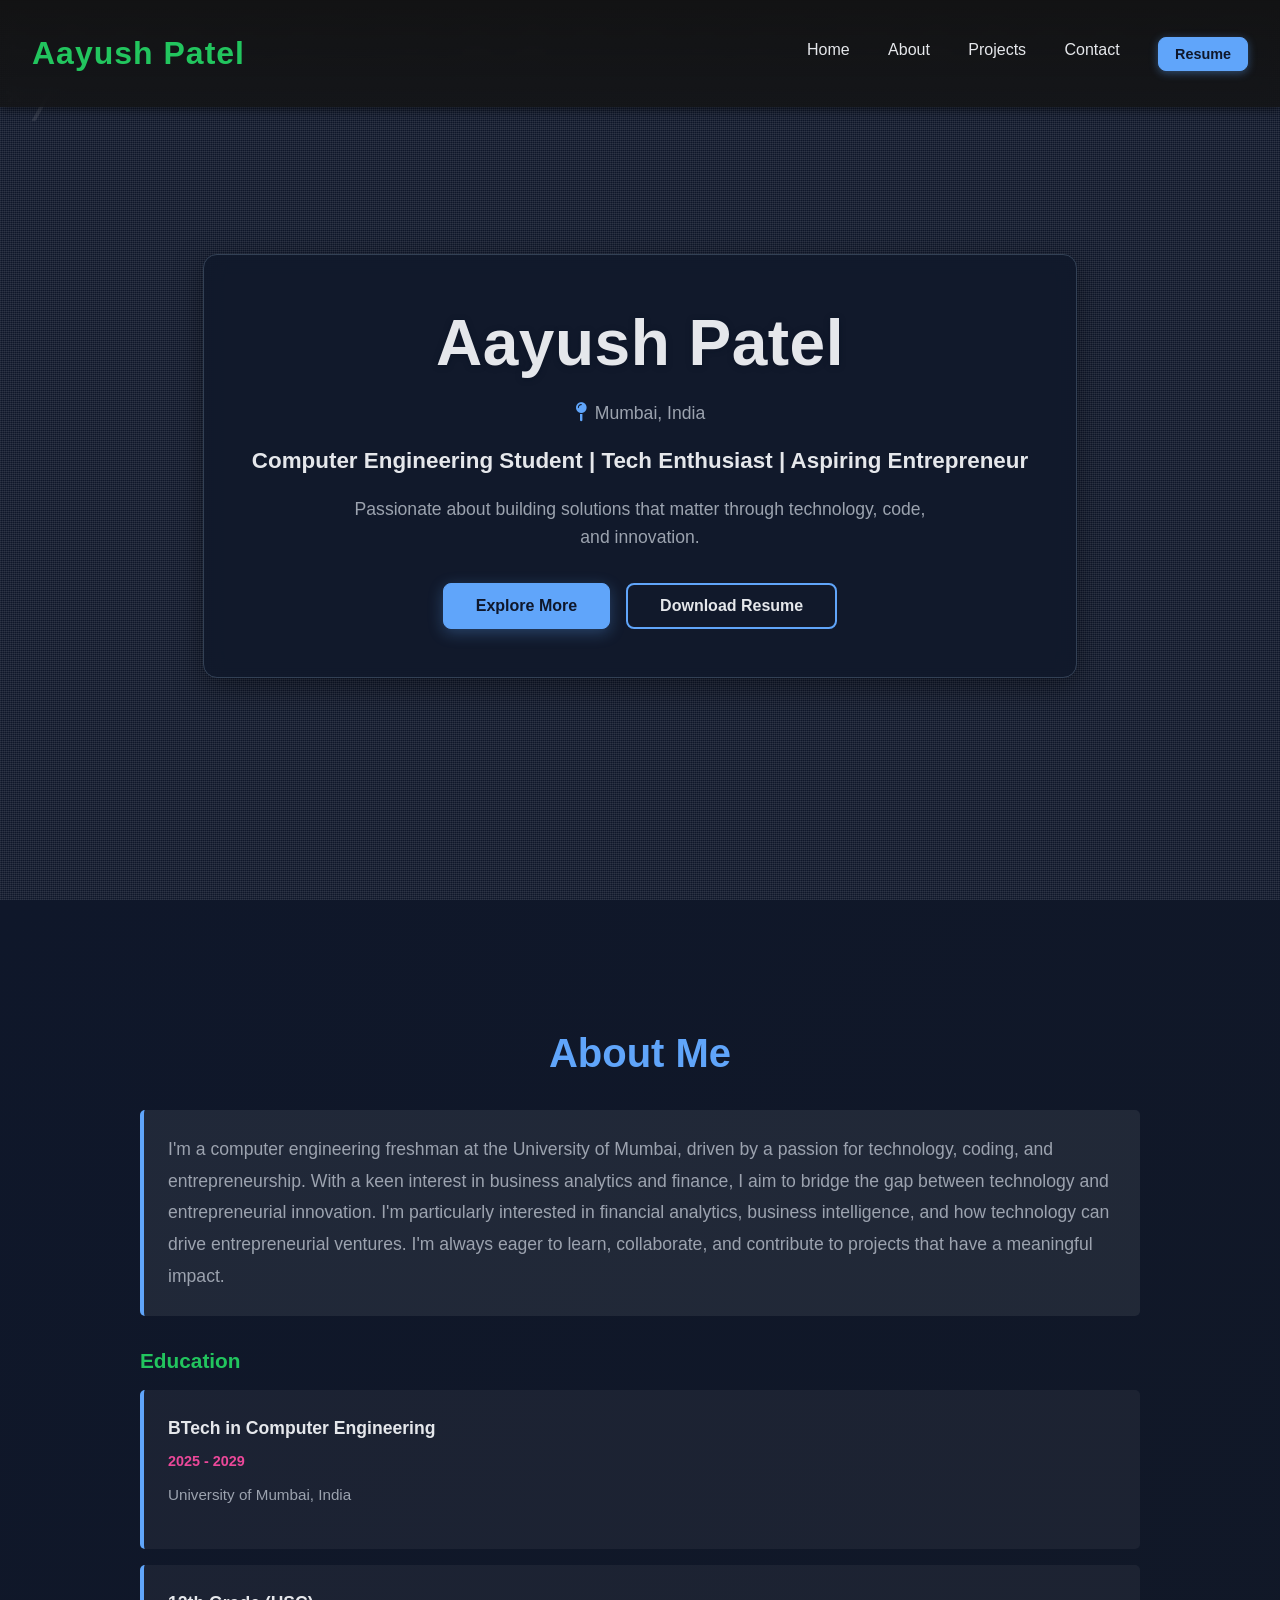
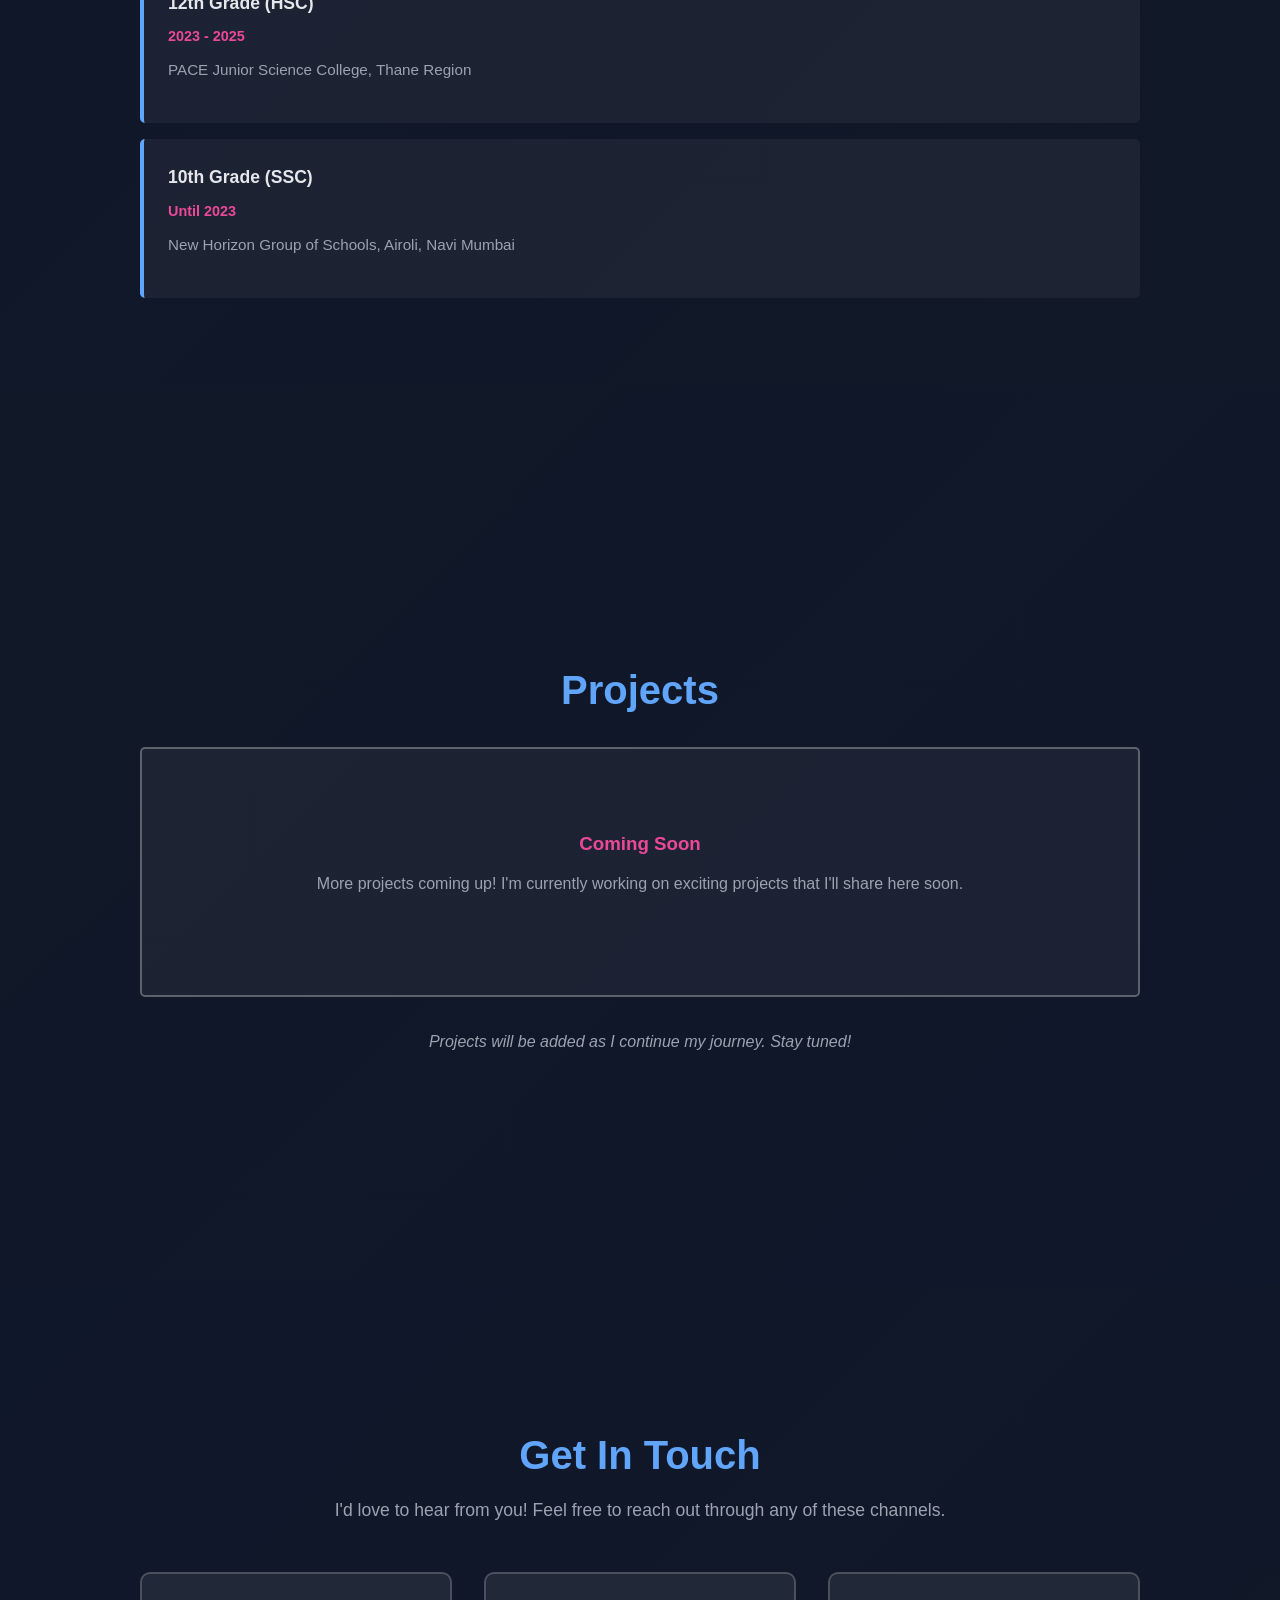
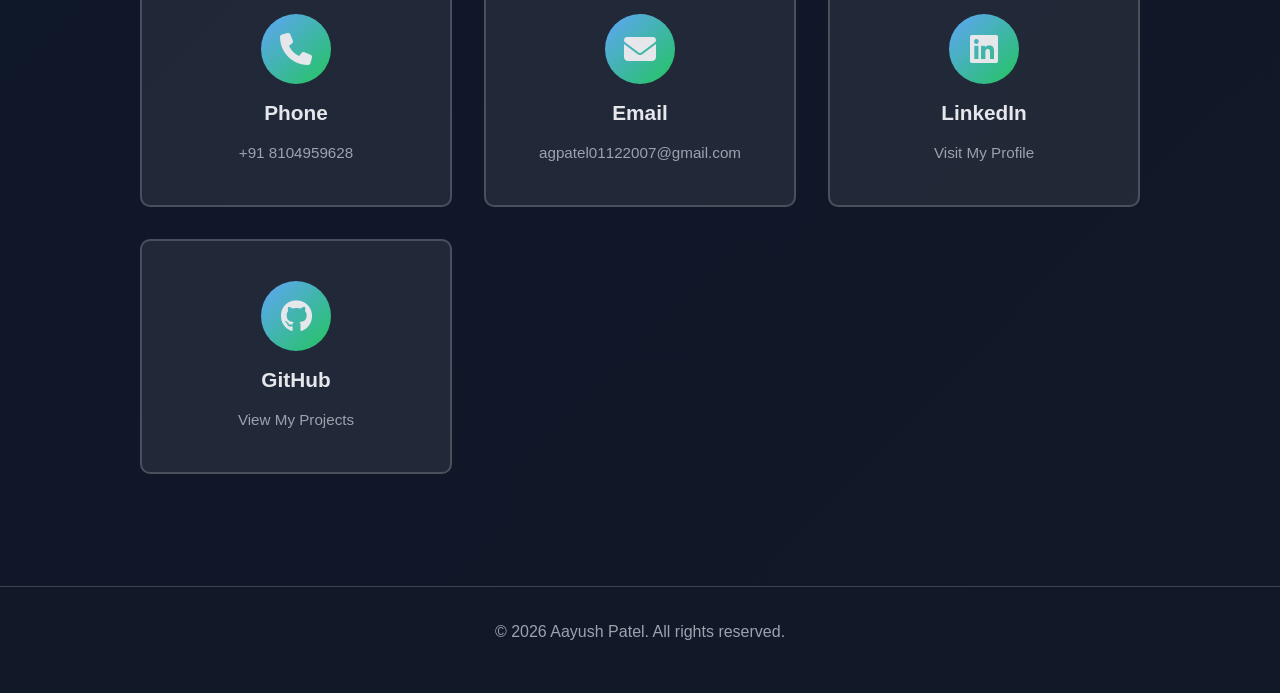
==== commit 5e80d10c: "new changes" ====
--- a/index.html
+++ b/index.html
@@ -1,5 +1,6 @@
 <!DOCTYPE html>
 <html lang="en">
+
 
 <head>
     <meta charset="UTF-8">
--- a/style.css
+++ b/style.css
@@ -5,24 +5,44 @@
 }
 
 :root {
-    --primary-dark: #121212;
-    --secondary-dark: #121212;
-    --accent-blue: #F0F0F0;
-    --accent-green: #F0F0F0;
-    --accent-orange: #F0F0F0;
-    --accent-pink: #F0F0F0;
-    --accent-red: #F0F0F0;
-    --text-primary: #F0F0F0;
-    --text-secondary: #F0F0F0;
+    --primary-dark: #0F172A;
+    --secondary-dark: #111827;
+    --accent-blue: #60A5FA;
+    --accent-green: #22C55E;
+    --accent-orange: #F59E0B;
+    --accent-pink: #EC4899;
+    --accent-red: #F97316;
+    --text-primary: #E5E7EB;
+    --text-secondary: #9CA3AF;
+    --card-bg: #1E293B;
+    --border-muted: #334155;
     --transition: 0.3s ease;
 }
 
 body {
-    font-family: 'Poppins', 'Inter', sans-serif;
+    font-family: 'Inter', 'Roboto', 'Segoe UI', Arial, sans-serif;
     background-color: var(--primary-dark);
     color: var(--text-primary);
     line-height: 1.6;
     overflow-x: hidden;
+}
+
+h1, h2, h3, h4, h5, h6 {
+    font-family: 'Inter', 'Roboto', 'Segoe UI', Arial, sans-serif;
+    color: var(--text-primary);
+    font-weight: 600;
+    line-height: 1.25;
+    margin-bottom: 0.75rem;
+}
+
+p, li, a {
+    color: var(--text-secondary);
+    font-size: 1rem;
+    font-weight: 400;
+}
+
+p {
+    margin-bottom: 1rem;
 }
 
 /* Navigation Bar */
@@ -95,12 +115,12 @@
     left: 0;
     width: 0;
     height: 2px;
-    background-color: var(--accent-red);
+    background-color: var(--accent-blue);
     transition: width var(--transition);
 }
 
 .nav-menu a:hover {
-    color: var(--accent-red);
+    color: var(--accent-blue);
 }
 
 .nav-menu a:hover::after {
@@ -108,22 +128,24 @@
 }
 
 .resume-btn {
-    background-color: var(--accent-green);
+    background-color: var(--accent-blue);
     color: var(--primary-dark);
-    border: none;
+    border: 1px solid var(--accent-blue);
     padding: clamp(0.4rem, 2vw, 0.5rem) clamp(0.8rem, 3vw, 1rem);
     font-size: clamp(0.75rem, 2vw, 0.9rem);
     font-weight: 600;
     border-radius: 8px;
     cursor: pointer;
     transition: all var(--transition);
-    box-shadow: 0 2px 8px rgba(240, 240, 240, 0.3);
+    box-shadow: 0 2px 8px rgba(96, 165, 250, 0.4);
 }
 
 .resume-btn:hover {
-    background-color: var(--accent-blue);
+    background-color: var(--accent-green);
+    border-color: var(--accent-green);
+    color: var(--primary-dark);
     transform: translateY(-2px);
-    box-shadow: 0 4px 12px rgba(240, 240, 240, 0.5);
+    box-shadow: 0 4px 14px rgba(34, 197, 94, 0.45);
 }
 
 /* General Section Styling */
@@ -194,46 +216,42 @@
     position: relative;
     z-index: 2;
     animation: fadeInUp 1s ease;
-    background: rgba(18, 18, 18, 0.6);
+    background: rgba(15, 23, 42, 0.83);
     padding: 3rem;
-    border-radius: 15px;
+    border-radius: 14px;
     backdrop-filter: blur(10px);
-    border: 1px solid rgba(240, 240, 240, 0.2);
-    box-shadow: 0 8px 32px rgba(0, 0, 0, 0.3);
+    border: 1px solid var(--border-muted);
+    box-shadow: 0 8px 30px rgba(0, 0, 0, 0.35);
 }
 
 .main-title {
     font-size: clamp(2.5rem, 8vw, 4rem);
-    font-weight: 800;
-    margin-bottom: 1rem;
-    background: linear-gradient(90deg, var(--accent-blue) 0%, var(--accent-green) 100%);
-    -webkit-background-clip: text;
-    -webkit-text-fill-color: transparent;
-    background-clip: text;
-    letter-spacing: -1px;
-    text-shadow: 0 2px 10px rgba(0, 0, 0, 0.5);
-    filter: drop-shadow(0 2px 8px rgba(0, 0, 0, 0.4));
+    font-weight: 700;
+    margin-bottom: 1rem;
+    color: var(--text-primary);
+    letter-spacing: 0.5px;
+    text-shadow: 0 1px 6px rgba(8, 15, 31, 0.4);
 }
 
 .location {
-    font-size: 1.2rem;
-    color: var(--accent-orange);
-    margin-bottom: 1.5rem;
+    font-size: 1.1rem;
+    color: var(--text-secondary);
+    margin-bottom: 1rem;
     font-weight: 500;
     display: flex;
     align-items: center;
     justify-content: center;
     gap: 0.5rem;
-    text-shadow: 0 2px 6px rgba(0, 0, 0, 0.4);
 }
 
 .location i {
-    font-size: 1.3rem;
+    font-size: 1.2rem;
+    color: var(--accent-blue);
 }
 
 .subtitle {
-    font-size: 1.5rem;
-    color: var(--accent-green);
+    font-size: 1.4rem;
+    color: var(--text-primary);
     margin-bottom: 1rem;
     font-weight: 600;
 }
@@ -248,16 +266,22 @@
 }
 
 .cta-button {
-    background-color: var(--accent-green);
+    background-color: var(--accent-blue);
     color: var(--primary-dark);
-    border: none;
+    border: 1px solid var(--accent-blue);
     padding: 0.75rem 2rem;
     font-size: 1rem;
     font-weight: 600;
     border-radius: 8px;
     cursor: pointer;
     transition: all var(--transition);
-    box-shadow: 0 4px 15px rgba(240, 240, 240, 0.3);
+    box-shadow: 0 4px 15px rgba(96, 165, 250, 0.3);
+}
+
+.cta-button:hover {
+    background-color: var(--accent-green);
+    border-color: var(--accent-green);
+    box-shadow: 0 6px 18px rgba(34, 197, 94, 0.4);
 }
 
 .cta-button:hover {
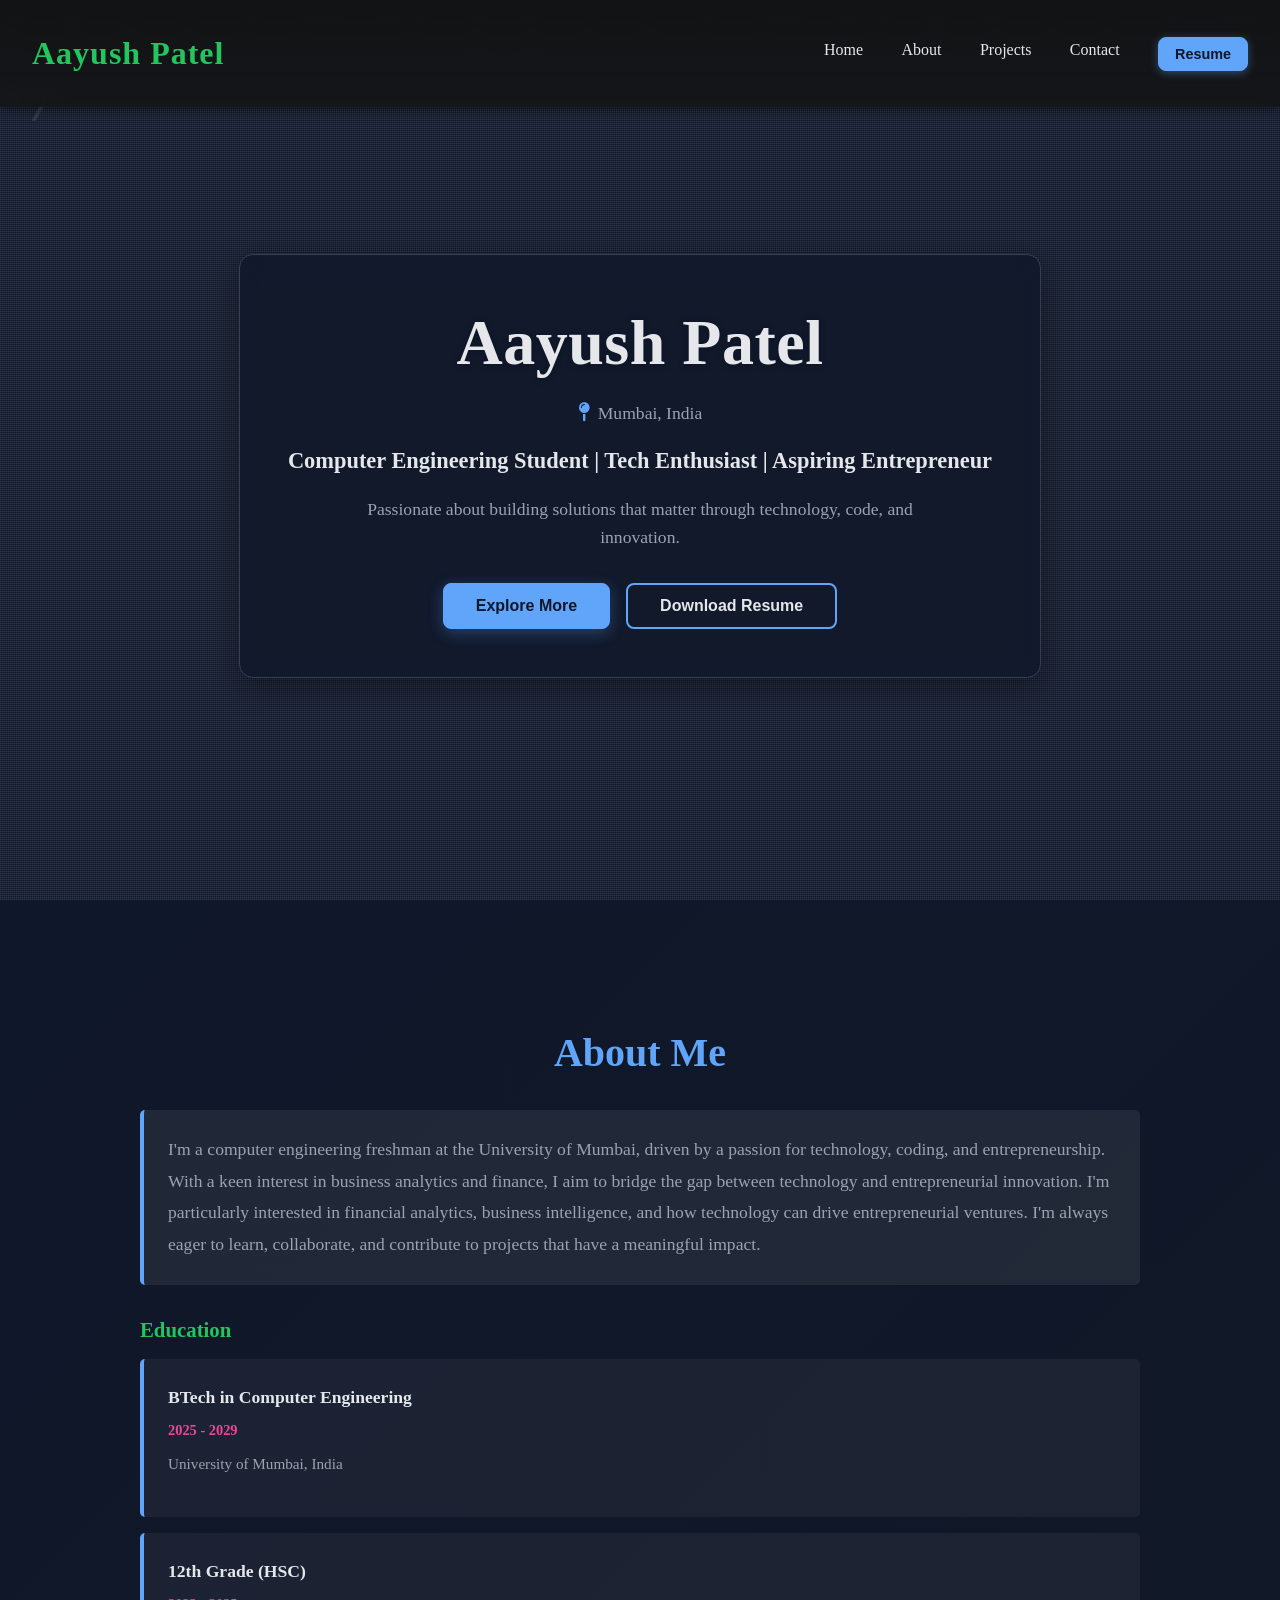
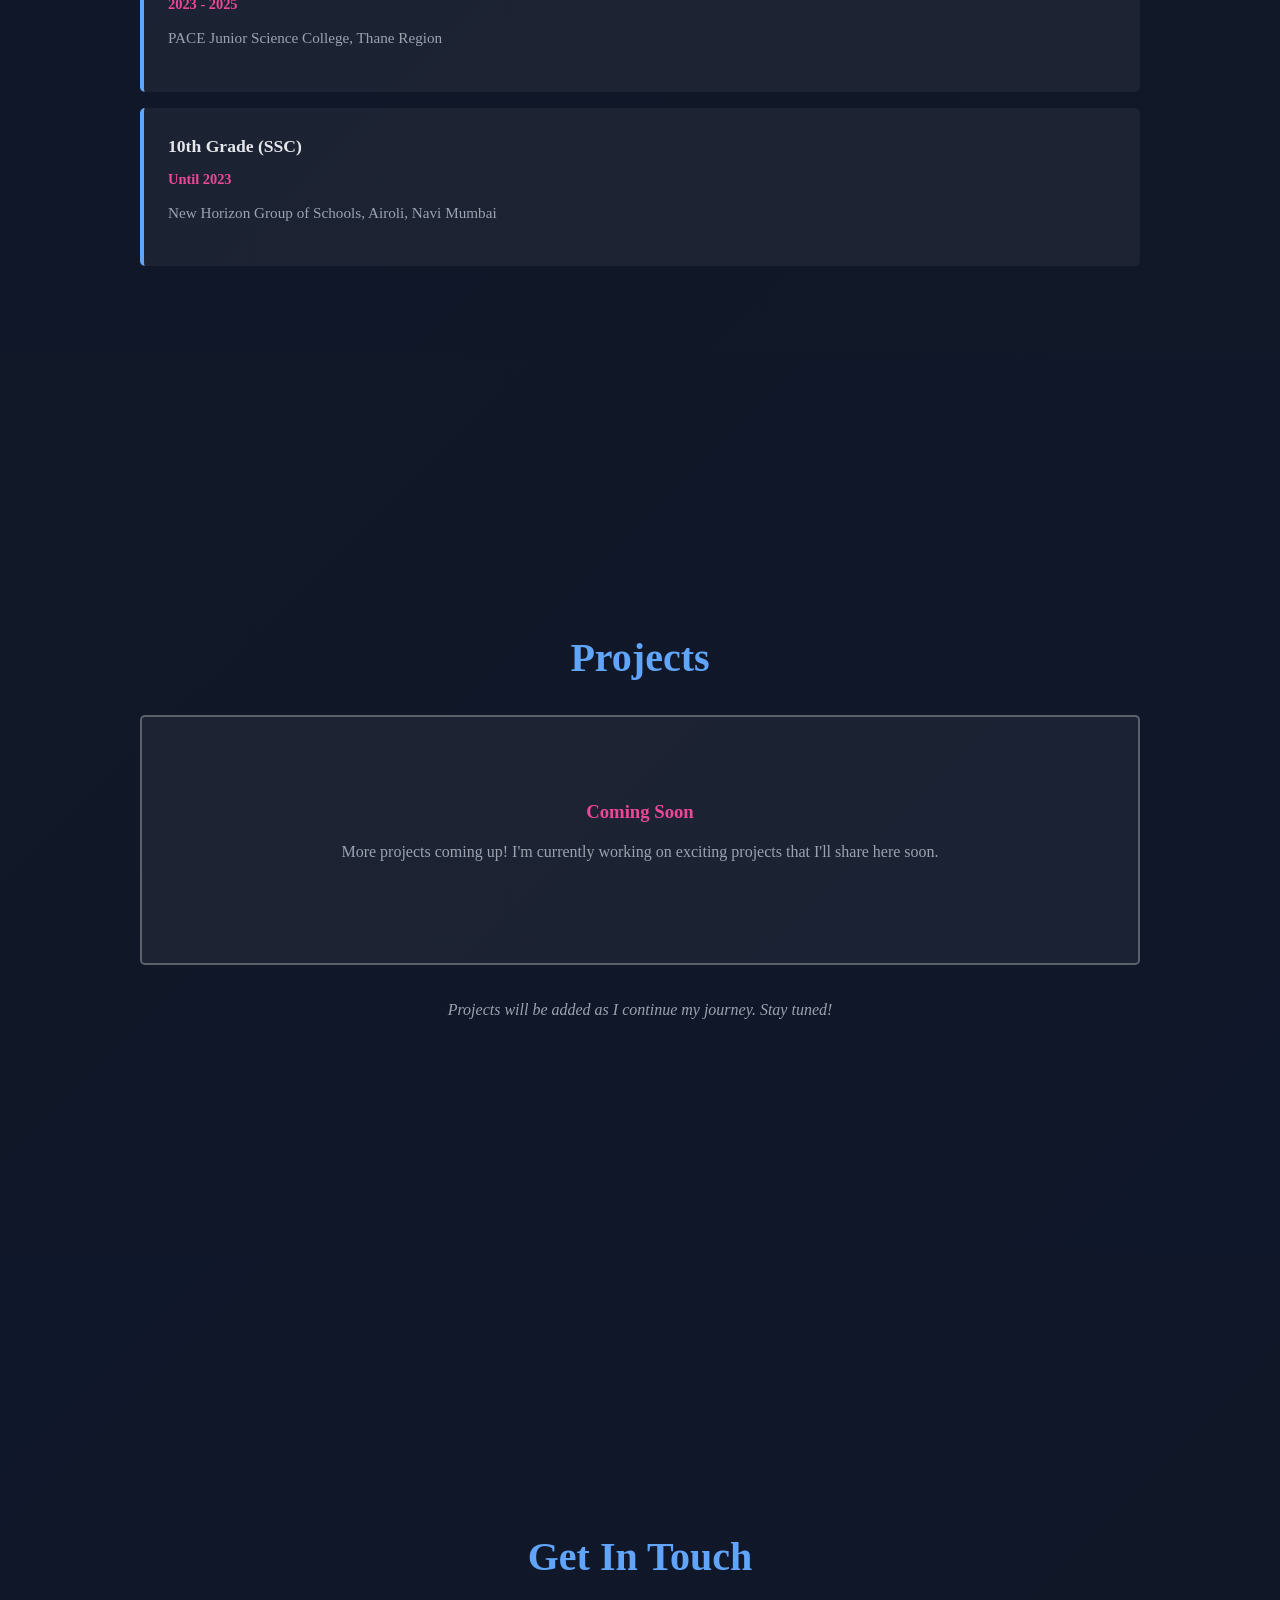
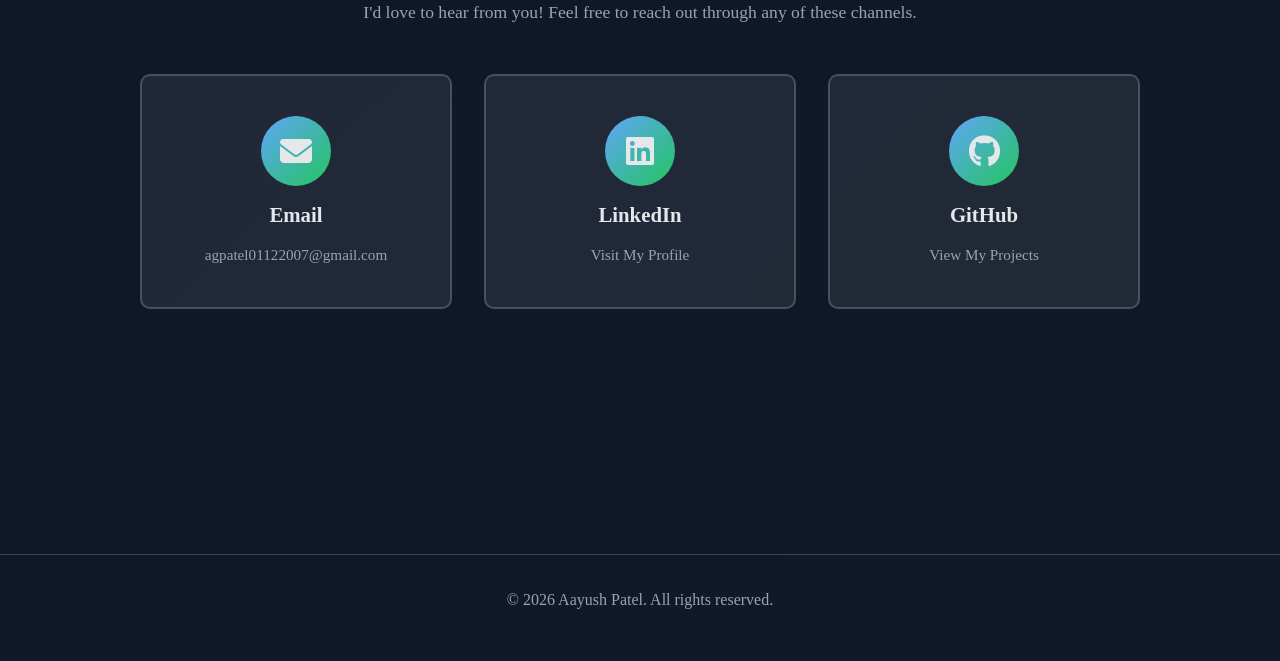
==== commit 98678aaa: "more changes" ====
--- a/index.html
+++ b/index.html
@@ -99,13 +99,6 @@
             <p class="contact-intro">I'd love to hear from you! Feel free to reach out through any of these channels.
             </p>
             <div class="contact-content">
-                <a href="tel:+918104959628" class="contact-item">
-                    <div class="contact-icon">
-                        <i class="fas fa-phone"></i>
-                    </div>
-                    <h3>Phone</h3>
-                    <p>+91 8104959628</p>
-                </a>
                 <a href="mailto:agpatel01122007@gmail.com" class="contact-item">
                     <div class="contact-icon">
                         <i class="fas fa-envelope"></i>
--- a/style.css
+++ b/style.css
@@ -20,7 +20,7 @@
 }
 
 body {
-    font-family: 'Inter', 'Roboto', 'Segoe UI', Arial, sans-serif;
+    font-family: 'Baskerville', 'Georgia', serif;
     background-color: var(--primary-dark);
     color: var(--text-primary);
     line-height: 1.6;
@@ -28,7 +28,7 @@
 }
 
 h1, h2, h3, h4, h5, h6 {
-    font-family: 'Inter', 'Roboto', 'Segoe UI', Arial, sans-serif;
+    font-family: 'Baskerville', 'Georgia', serif;
     color: var(--text-primary);
     font-weight: 600;
     line-height: 1.25;
@@ -144,7 +144,6 @@
     background-color: var(--accent-green);
     border-color: var(--accent-green);
     color: var(--primary-dark);
-    transform: translateY(-2px);
     box-shadow: 0 4px 14px rgba(34, 197, 94, 0.45);
 }
 
@@ -286,12 +285,11 @@
 
 .cta-button:hover {
     background-color: var(--accent-blue);
-    transform: translateY(-3px);
     box-shadow: 0 6px 20px rgba(240, 240, 240, 0.5);
 }
 
 .cta-button:active {
-    transform: translateY(-1px);
+    transform: none;
 }
 
 .secondary-btn {
@@ -308,7 +306,6 @@
 
 .secondary-btn:hover {
     background-color: var(--accent-blue);
-    transform: translateY(-3px);
     box-shadow: 0 6px 20px rgba(240, 240, 240, 0.5);
 }
 
@@ -425,7 +422,7 @@
 .project-card:hover {
     border-color: var(--accent-blue);
     background: rgba(240, 240, 240, 0.1);
-    transform: translateY(-5px);
+    transform: none;
 }
 
 .project-card h3 {
@@ -565,7 +562,7 @@
 .testimonial-card:hover {
     border-color: var(--accent-green);
     background: rgba(240, 240, 240, 0.1);
-    transform: translateY(-5px);
+    transform: none;
 }
 
 .testimonial-card.placeholder {
@@ -642,7 +639,6 @@
 .contact-item:hover {
     border-color: var(--accent-blue);
     background: rgba(240, 240, 240, 0.15);
-    transform: translateY(-8px);
     box-shadow: 0 8px 25px rgba(240, 240, 240, 0.2);
 }
 
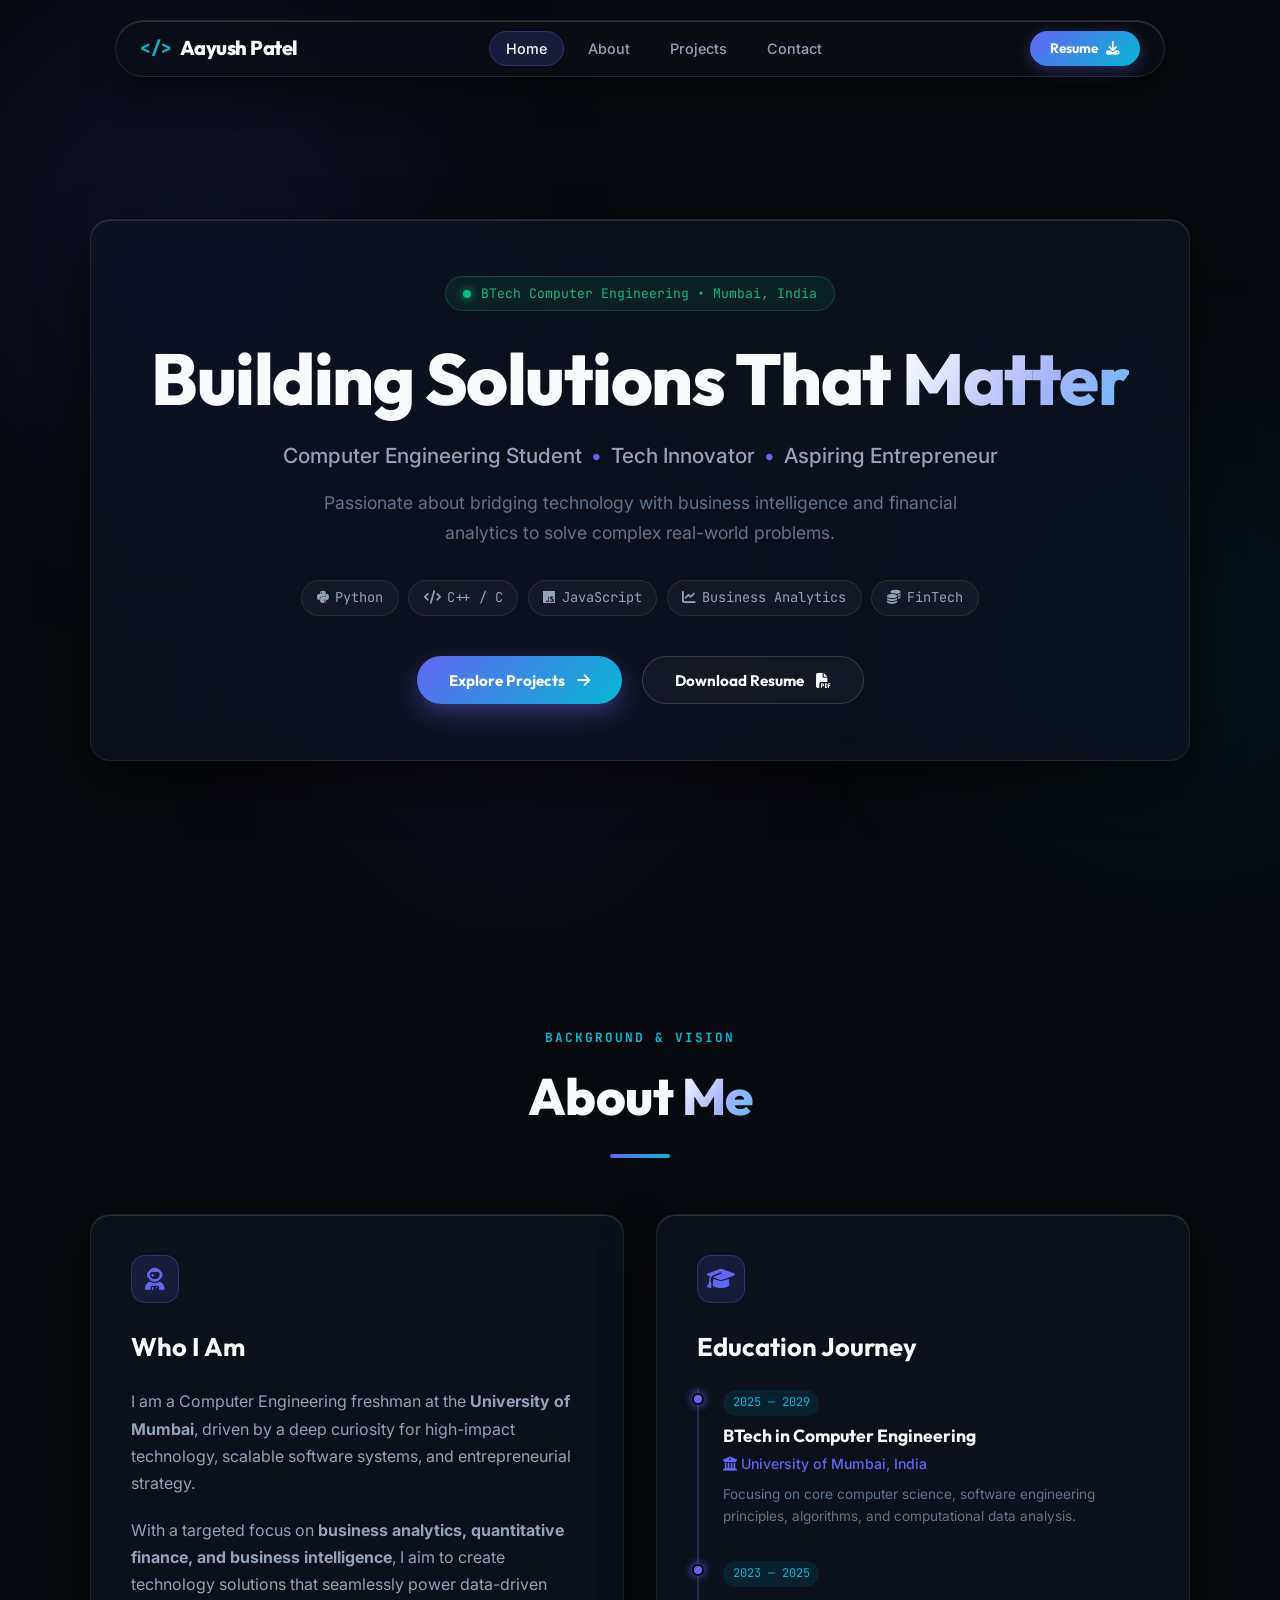
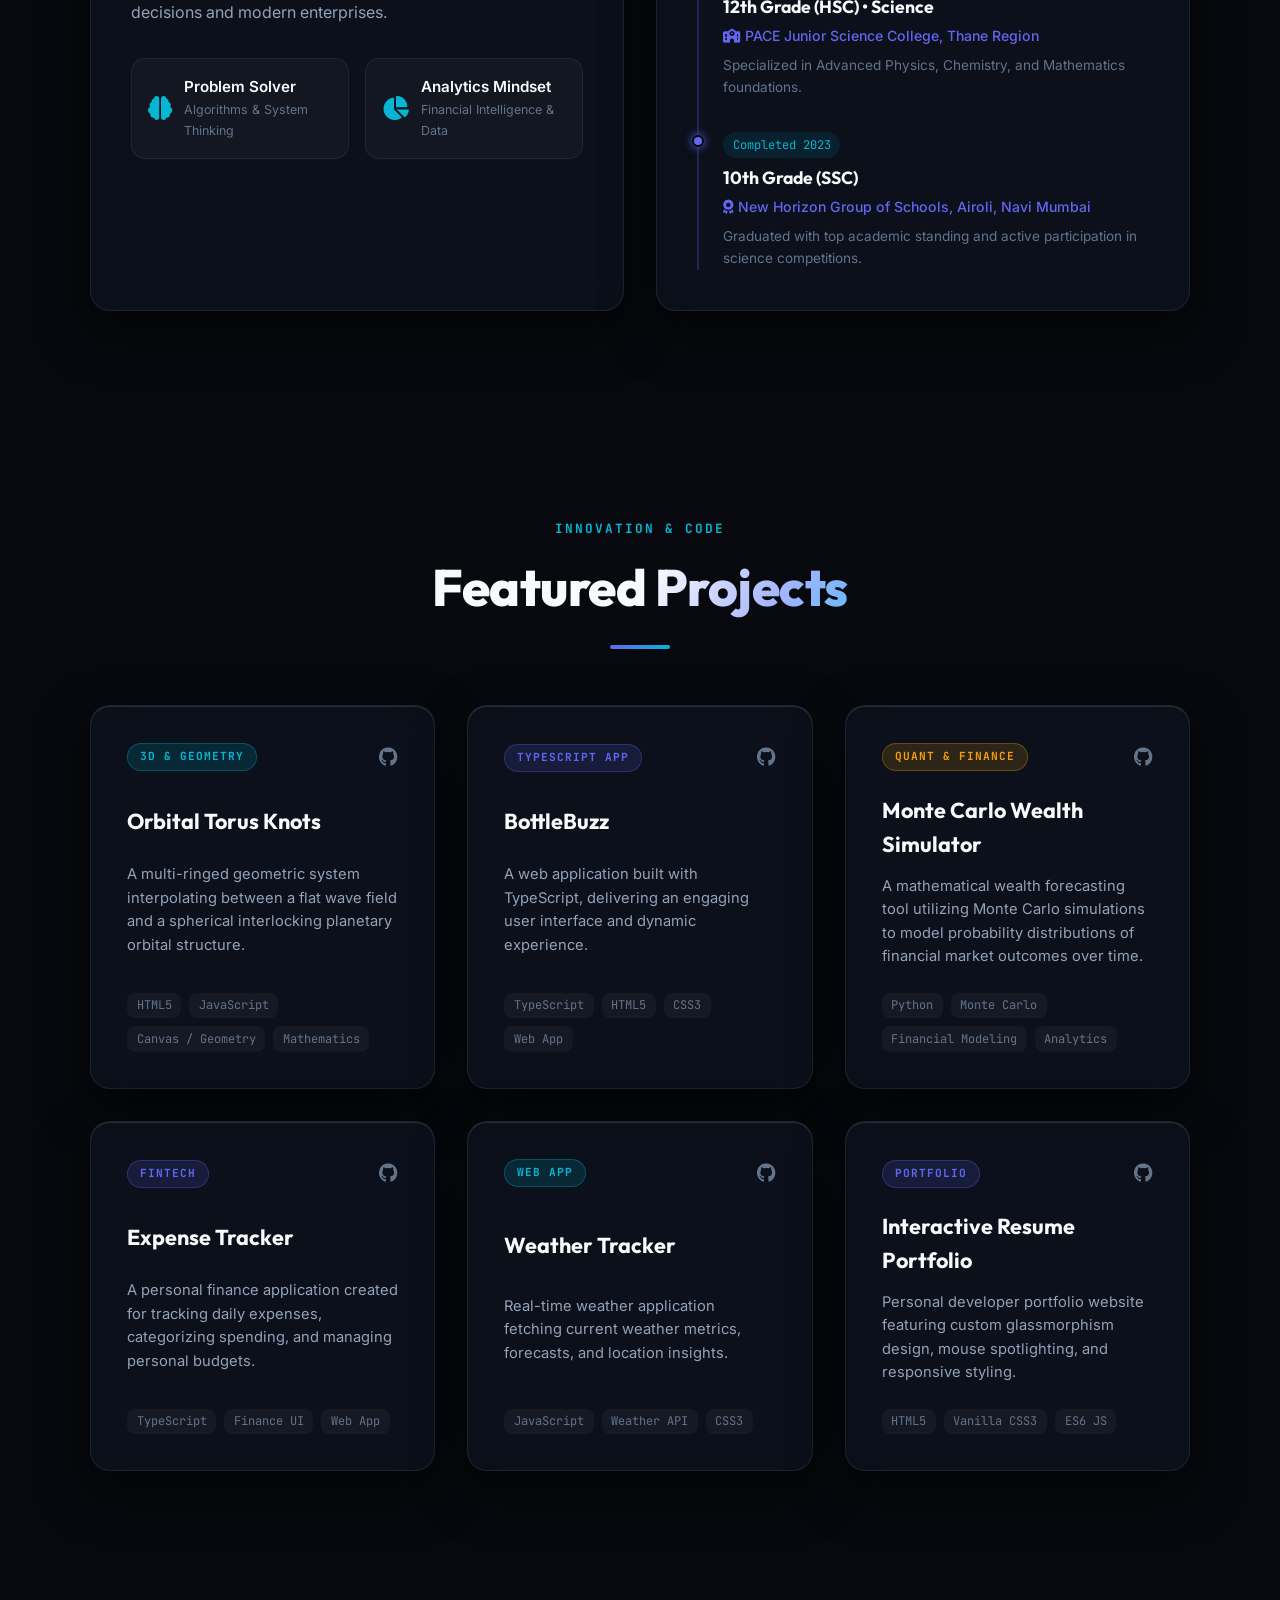
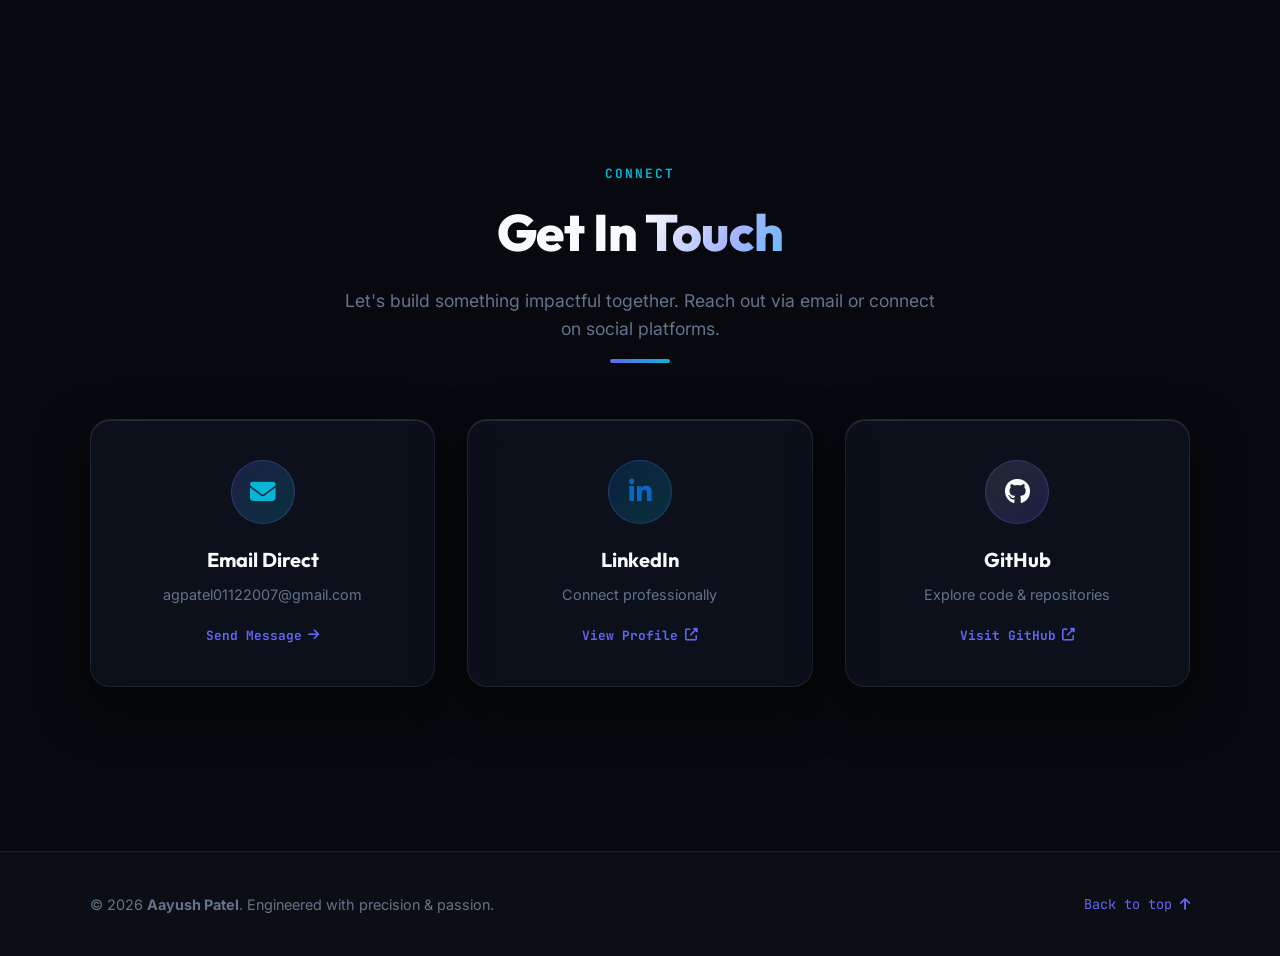
==== commit 29ad24b4: "feat: modernize portfolio with a glassmorphism design, enhanced typography, and animated ambient UI " ====
--- a/index.html
+++ b/index.html
@@ -1,134 +1,369 @@
 <!DOCTYPE html>
 <html lang="en">
-
 
 <head>
     <meta charset="UTF-8">
     <meta name="viewport" content="width=device-width, initial-scale=1.0">
-    <title>Aayush Patel - Computer Engineering Student</title>
-    <link rel="stylesheet" href="https://cdnjs.cloudflare.com/ajax/libs/font-awesome/6.4.0/css/all.min.css">
+    <meta name="description" content="Aayush Patel - Computer Engineering Student, Tech Innovator & Aspiring Entrepreneur based in Mumbai, India. Portfolio featuring projects, education, and contact details.">
+    <title>Aayush Patel | Tech & Engineering Portfolio</title>
+    
+    <!-- Google Fonts -->
+    <link rel="preconnect" href="https://fonts.googleapis.com">
+    <link rel="preconnect" href="https://fonts.gstatic.com" crossorigin>
+    <link href="https://fonts.googleapis.com/css2?family=Inter:wght@300;400;500;600;700&family=JetBrains+Mono:wght@400;500;700&family=Outfit:wght@400;500;600;700;800;900&display=swap" rel="stylesheet">
+    
+    <!-- Font Awesome Icons -->
+    <link rel="stylesheet" href="https://cdnjs.cloudflare.com/ajax/libs/font-awesome/6.5.1/css/all.min.css">
+    
+    <!-- Custom CSS -->
     <link rel="stylesheet" href="style.css">
 </head>
 
 <body>
+    <!-- Background Ambient Glow Orbs -->
+    <div class="ambient-glow orb-1"></div>
+    <div class="ambient-glow orb-2"></div>
+    <div class="ambient-glow orb-3"></div>
+
     <!-- Navigation Bar -->
-    <nav class="navbar">
-        <div class="nav-container">
-            <div class="logo" onclick="scrollToSection('home')">Aayush Patel</div>
-            <ul class="nav-menu">
-                <li><a href="#" onclick="scrollToSection('home'); return false;">Home</a></li>
-                <li><a href="#" onclick="scrollToSection('about'); return false;">About</a></li>
-                <li><a href="#" onclick="scrollToSection('projects'); return false;">Projects</a></li>
-                <li><a href="#" onclick="scrollToSection('contact'); return false;">Contact</a></li>
-                <li><button class="resume-btn" onclick="downloadResume()">Resume</button></li>
-            </ul>
+    <header class="navbar-wrapper">
+        <nav class="navbar glass-card">
+            <div class="nav-container">
+                <a href="#home" class="logo" onclick="scrollToSection('home'); return false;">
+                    <span class="logo-accent">&lt;/&gt;</span> Aayush Patel
+                </a>
+                
+                <div class="mobile-toggle" id="mobile-toggle" aria-label="Toggle navigation menu">
+                    <i class="fas fa-bars"></i>
+                </div>
+
+                <ul class="nav-menu" id="nav-menu">
+                    <li><a href="#home" class="nav-link active" onclick="scrollToSection('home'); return false;">Home</a></li>
+                    <li><a href="#about" class="nav-link" onclick="scrollToSection('about'); return false;">About</a></li>
+                    <li><a href="#projects" class="nav-link" onclick="scrollToSection('projects'); return false;">Projects</a></li>
+                    <li><a href="#contact" class="nav-link" onclick="scrollToSection('contact'); return false;">Contact</a></li>
+                </ul>
+
+                <button class="resume-btn glow-effect" onclick="downloadResume()">
+                    <span>Resume</span>
+                    <i class="fas fa-download"></i>
+                </button>
+            </div>
+        </nav>
+    </header>
+
+    <!-- Main Content Container -->
+    <main>
+        <!-- Home / Hero Section -->
+        <section id="home" class="section home-section">
+            <div class="container">
+                <div class="home-content glass-card spotlight-card">
+                    <div class="status-pill">
+                        <span class="pulse-dot"></span>
+                        <span>BTech Computer Engineering &bull; Mumbai, India</span>
+                    </div>
+
+                    <h1 class="main-title">
+                        Building Solutions That <span class="shimmer-text">Matter</span>
+                    </h1>
+
+                    <p class="subtitle">
+                        Computer Engineering Student <span class="divider-dot">&bull;</span> Tech Innovator <span class="divider-dot">&bull;</span> Aspiring Entrepreneur
+                    </p>
+
+                    <p class="intro-text">
+                        Passionate about bridging technology with business intelligence and financial analytics to solve complex real-world problems.
+                    </p>
+
+                    <!-- Tech Stack Pills -->
+                    <div class="tech-pills">
+                        <span class="pill"><i class="fab fa-python"></i> Python</span>
+                        <span class="pill"><i class="fas fa-code"></i> C++ / C</span>
+                        <span class="pill"><i class="fab fa-js"></i> JavaScript</span>
+                        <span class="pill"><i class="fas fa-chart-line"></i> Business Analytics</span>
+                        <span class="pill"><i class="fas fa-coins"></i> FinTech</span>
+                    </div>
+
+                    <div class="home-buttons">
+                        <button class="cta-button primary-btn glow-effect" onclick="scrollToSection('projects')">
+                            <span>Explore Projects</span>
+                            <i class="fas fa-arrow-right"></i>
+                        </button>
+                        <button class="secondary-btn glow-effect" onclick="downloadResume()">
+                            <span>Download Resume</span>
+                            <i class="fas fa-file-pdf"></i>
+                        </button>
+                    </div>
+                </div>
+            </div>
+        </section>
+
+        <!-- About Section -->
+        <section id="about" class="section about-section">
+            <div class="container">
+                <div class="section-header">
+                    <span class="section-badge">BACKGROUND & VISION</span>
+                    <h2 class="section-title">About <span class="shimmer-text">Me</span></h2>
+                    <div class="header-line"></div>
+                </div>
+
+                <div class="about-grid">
+                    <!-- Bio Card -->
+                    <div class="about-bio glass-card spotlight-card">
+                        <div class="card-icon"><i class="fas fa-user-astronaut"></i></div>
+                        <h3>Who I Am</h3>
+                        <p>
+                            I am a Computer Engineering freshman at the <strong>University of Mumbai</strong>, driven by a deep curiosity for high-impact technology, scalable software systems, and entrepreneurial strategy.
+                        </p>
+                        <p>
+                            With a targeted focus on <strong>business analytics, quantitative finance, and business intelligence</strong>, I aim to create technology solutions that seamlessly power data-driven decisions and modern enterprises.
+                        </p>
+                        
+                        <div class="highlights-grid">
+                            <div class="highlight-item">
+                                <i class="fas fa-brain"></i>
+                                <div>
+                                    <h4>Problem Solver</h4>
+                                    <p>Algorithms & System Thinking</p>
+                                </div>
+                            </div>
+                            <div class="highlight-item">
+                                <i class="fas fa-chart-pie"></i>
+                                <div>
+                                    <h4>Analytics Mindset</h4>
+                                    <p>Financial Intelligence & Data</p>
+                                </div>
+                            </div>
+                        </div>
+                    </div>
+
+                    <!-- Education Timeline -->
+                    <div class="about-education glass-card spotlight-card">
+                        <div class="card-icon"><i class="fas fa-graduation-cap"></i></div>
+                        <h3>Education Journey</h3>
+                        
+                        <div class="timeline">
+                            <div class="timeline-item">
+                                <div class="timeline-dot"></div>
+                                <div class="timeline-content">
+                                    <span class="timeline-year">2025 &mdash; 2029</span>
+                                    <h4>BTech in Computer Engineering</h4>
+                                    <p class="institution"><i class="fas fa-university"></i> University of Mumbai, India</p>
+                                    <p class="timeline-desc">Focusing on core computer science, software engineering principles, algorithms, and computational data analysis.</p>
+                                </div>
+                            </div>
+
+                            <div class="timeline-item">
+                                <div class="timeline-dot"></div>
+                                <div class="timeline-content">
+                                    <span class="timeline-year">2023 &mdash; 2025</span>
+                                    <h4>12th Grade (HSC) &bull; Science</h4>
+                                    <p class="institution"><i class="fas fa-school"></i> PACE Junior Science College, Thane Region</p>
+                                    <p class="timeline-desc">Specialized in Advanced Physics, Chemistry, and Mathematics foundations.</p>
+                                </div>
+                            </div>
+
+                            <div class="timeline-item">
+                                <div class="timeline-dot"></div>
+                                <div class="timeline-content">
+                                    <span class="timeline-year">Completed 2023</span>
+                                    <h4>10th Grade (SSC)</h4>
+                                    <p class="institution"><i class="fas fa-award"></i> New Horizon Group of Schools, Airoli, Navi Mumbai</p>
+                                    <p class="timeline-desc">Graduated with top academic standing and active participation in science competitions.</p>
+                                </div>
+                            </div>
+                        </div>
+                    </div>
+                </div>
+            </div>
+        </section>
+
+        <!-- Projects Section -->
+        <section id="projects" class="section projects-section">
+            <div class="container">
+                <div class="section-header">
+                    <span class="section-badge">INNOVATION & CODE</span>
+                    <h2 class="section-title">Featured <span class="shimmer-text">Projects</span></h2>
+                    <div class="header-line"></div>
+                </div>
+
+                <div class="projects-grid">
+                    <!-- Project Card 1: Orbital Torus Knots -->
+                    <div class="project-card glass-card spotlight-card">
+                        <div class="project-header">
+                            <span class="project-tag tag-accent">3D &amp; GEOMETRY</span>
+                            <div class="project-links">
+                                <a href="https://github.com/aayush-debug/Orbital-Torus-knots" target="_blank" rel="noopener noreferrer" aria-label="GitHub Repository"><i class="fab fa-github"></i></a>
+                            </div>
+                        </div>
+                        <h3 class="project-title">Orbital Torus Knots</h3>
+                        <p class="project-description">
+                            A multi-ringed geometric system interpolating between a flat wave field and a spherical interlocking planetary orbital structure.
+                        </p>
+                        <div class="project-tech">
+                            <span>HTML5</span>
+                            <span>JavaScript</span>
+                            <span>Canvas / Geometry</span>
+                            <span>Mathematics</span>
+                        </div>
+                    </div>
+
+                    <!-- Project Card 2: BottleBuzz -->
+                    <div class="project-card glass-card spotlight-card">
+                        <div class="project-header">
+                            <span class="project-tag tag-primary">TYPESCRIPT APP</span>
+                            <div class="project-links">
+                                <a href="https://github.com/aayush-debug/BottleBuzz" target="_blank" rel="noopener noreferrer" aria-label="GitHub Repository"><i class="fab fa-github"></i></a>
+                            </div>
+                        </div>
+                        <h3 class="project-title">BottleBuzz</h3>
+                        <p class="project-description">
+                            A web application built with TypeScript, delivering an engaging user interface and dynamic experience.
+                        </p>
+                        <div class="project-tech">
+                            <span>TypeScript</span>
+                            <span>HTML5</span>
+                            <span>CSS3</span>
+                            <span>Web App</span>
+                        </div>
+                    </div>
+
+                    <!-- Project Card 3: Monte Carlo Wealth Simulator -->
+                    <div class="project-card glass-card spotlight-card">
+                        <div class="project-header">
+                            <span class="project-tag tag-muted">QUANT &amp; FINANCE</span>
+                            <div class="project-links">
+                                <a href="https://github.com/aayush-debug/Monte-Carlo-Wealth-Simulator" target="_blank" rel="noopener noreferrer" aria-label="GitHub Repository"><i class="fab fa-github"></i></a>
+                            </div>
+                        </div>
+                        <h3 class="project-title">Monte Carlo Wealth Simulator</h3>
+                        <p class="project-description">
+                            A mathematical wealth forecasting tool utilizing Monte Carlo simulations to model probability distributions of financial market outcomes over time.
+                        </p>
+                        <div class="project-tech">
+                            <span>Python</span>
+                            <span>Monte Carlo</span>
+                            <span>Financial Modeling</span>
+                            <span>Analytics</span>
+                        </div>
+                    </div>
+
+                    <!-- Project Card 4: Expense Tracker -->
+                    <div class="project-card glass-card spotlight-card">
+                        <div class="project-header">
+                            <span class="project-tag tag-primary">FINTECH</span>
+                            <div class="project-links">
+                                <a href="https://github.com/aayush-debug/expense-tracker" target="_blank" rel="noopener noreferrer" aria-label="GitHub Repository"><i class="fab fa-github"></i></a>
+                            </div>
+                        </div>
+                        <h3 class="project-title">Expense Tracker</h3>
+                        <p class="project-description">
+                            A personal finance application created for tracking daily expenses, categorizing spending, and managing personal budgets.
+                        </p>
+                        <div class="project-tech">
+                            <span>TypeScript</span>
+                            <span>Finance UI</span>
+                            <span>Web App</span>
+                        </div>
+                    </div>
+
+                    <!-- Project Card 5: Weather Tracker -->
+                    <div class="project-card glass-card spotlight-card">
+                        <div class="project-header">
+                            <span class="project-tag tag-accent">WEB APP</span>
+                            <div class="project-links">
+                                <a href="https://github.com/aayush-debug/weather-tracker" target="_blank" rel="noopener noreferrer" aria-label="GitHub Repository"><i class="fab fa-github"></i></a>
+                            </div>
+                        </div>
+                        <h3 class="project-title">Weather Tracker</h3>
+                        <p class="project-description">
+                            Real-time weather application fetching current weather metrics, forecasts, and location insights.
+                        </p>
+                        <div class="project-tech">
+                            <span>JavaScript</span>
+                            <span>Weather API</span>
+                            <span>CSS3</span>
+                        </div>
+                    </div>
+
+                    <!-- Project Card 6: Personal Portfolio Website -->
+                    <div class="project-card glass-card spotlight-card">
+                        <div class="project-header">
+                            <span class="project-tag tag-primary">PORTFOLIO</span>
+                            <div class="project-links">
+                                <a href="https://github.com/aayush-debug/Resume" target="_blank" rel="noopener noreferrer" aria-label="GitHub Repository"><i class="fab fa-github"></i></a>
+                            </div>
+                        </div>
+                        <h3 class="project-title">Interactive Resume Portfolio</h3>
+                        <p class="project-description">
+                            Personal developer portfolio website featuring custom glassmorphism design, mouse spotlighting, and responsive styling.
+                        </p>
+                        <div class="project-tech">
+                            <span>HTML5</span>
+                            <span>Vanilla CSS3</span>
+                            <span>ES6 JS</span>
+                        </div>
+                    </div>
+                </div>
+            </div>
+        </section>
+
+        <!-- Contact Section -->
+        <section id="contact" class="section contact-section">
+            <div class="container">
+                <div class="section-header">
+                    <span class="section-badge">CONNECT</span>
+                    <h2 class="section-title">Get In <span class="shimmer-text">Touch</span></h2>
+                    <p class="contact-intro">Let's build something impactful together. Reach out via email or connect on social platforms.</p>
+                    <div class="header-line"></div>
+                </div>
+
+                <div class="contact-grid">
+                    <!-- Email Card -->
+                    <a href="mailto:agpatel01122007@gmail.com" class="contact-card glass-card spotlight-card">
+                        <div class="contact-icon-wrapper">
+                            <i class="fas fa-envelope"></i>
+                        </div>
+                        <h3>Email Direct</h3>
+                        <p>agpatel01122007@gmail.com</p>
+                        <span class="card-action">Send Message <i class="fas fa-arrow-right"></i></span>
+                    </a>
+
+                    <!-- LinkedIn Card -->
+                    <a href="https://www.linkedin.com/in/aayush-patel-5ba509291" target="_blank" rel="noopener noreferrer" class="contact-card glass-card spotlight-card">
+                        <div class="contact-icon-wrapper linkedin">
+                            <i class="fab fa-linkedin-in"></i>
+                        </div>
+                        <h3>LinkedIn</h3>
+                        <p>Connect professionally</p>
+                        <span class="card-action">View Profile <i class="fas fa-external-link-alt"></i></span>
+                    </a>
+
+                    <!-- GitHub Card -->
+                    <a href="https://github.com/aayush-debug" target="_blank" rel="noopener noreferrer" class="contact-card glass-card spotlight-card">
+                        <div class="contact-icon-wrapper github">
+                            <i class="fab fa-github"></i>
+                        </div>
+                        <h3>GitHub</h3>
+                        <p>Explore code & repositories</p>
+                        <span class="card-action">Visit GitHub <i class="fas fa-external-link-alt"></i></span>
+                    </a>
+                </div>
+            </div>
+        </section>
+    </main>
+
+    <!-- Footer -->
+    <footer class="footer">
+        <div class="container footer-content">
+            <p>&copy; 2026 <strong>Aayush Patel</strong>. Engineered with precision &amp; passion.</p>
+            <div class="footer-links">
+                <a href="#home" onclick="scrollToSection('home'); return false;">Back to top <i class="fas fa-arrow-up"></i></a>
+            </div>
         </div>
-    </nav>
-
-    <!-- Home Section -->
-    <section id="home" class="section home-section">
-        <div class="home-content">
-            <h1 class="main-title">Aayush Patel</h1>
-            <p class="location"><i class="fas fa-map-pin"></i> Mumbai, India</p>
-            <p class="subtitle">Computer Engineering Student | Tech Enthusiast | Aspiring Entrepreneur</p>
-            <p class="intro-text">Passionate about building solutions that matter through technology, code, and
-                innovation.</p>
-            <div class="home-buttons">
-                <button class="cta-button" onclick="scrollToSection('about')">Explore More</button>
-                <button class="secondary-btn" onclick="downloadResume()">Download Resume</button>
-            </div>
-        </div>
-    </section>
-
-    <!-- About Section -->
-    <section id="about" class="section about-section">
-        <div class="container">
-            <h2>About Me</h2>
-            <div class="about-content">
-                <p class="about-intro">
-                    I'm a computer engineering freshman at the University of Mumbai, driven by a passion for technology,
-                    coding, and entrepreneurship. With a keen interest in business analytics and finance, I aim to
-                    bridge the gap between technology and entrepreneurial innovation. I'm particularly interested in
-                    financial analytics, business intelligence, and how technology can drive entrepreneurial ventures.
-                    I'm always eager to learn, collaborate, and contribute to projects that have a meaningful impact.
-                </p>
-
-                <div class="about-details">
-                    <h3>Education</h3>
-                    <ul class="education-list">
-                        <li>
-                            <strong>BTech in Computer Engineering</strong>
-                            <span class="duration">2025 - 2029</span>
-                            <p>University of Mumbai, India</p>
-                        </li>
-                        <li>
-                            <strong>12th Grade (HSC)</strong>
-                            <span class="duration">2023 - 2025</span>
-                            <p>PACE Junior Science College, Thane Region</p>
-                        </li>
-                        <li>
-                            <strong>10th Grade (SSC)</strong>
-                            <span class="duration">Until 2023</span>
-                            <p>New Horizon Group of Schools, Airoli, Navi Mumbai</p>
-                        </li>
-                    </ul>
-                </div>
-            </div>
-        </div>
-    </section>
-
-    <!-- Projects Section -->
-    <section id="projects" class="section projects-section">
-        <div class="container">
-            <h2>Projects</h2>
-            <div class="projects-grid">
-                <div class="project-card placeholder">
-                    <h3>Coming Soon</h3>
-                    <p>More projects coming up! I'm currently working on exciting projects that I'll share here soon.
-                    </p>
-                </div>
-            </div>
-            <p class="projects-note">Projects will be added as I continue my journey. Stay tuned!</p>
-        </div>
-    </section>
-
-    <!-- Contact Section -->
-    <section id="contact" class="section contact-section">
-        <div class="container">
-            <h2>Get In Touch</h2>
-            <p class="contact-intro">I'd love to hear from you! Feel free to reach out through any of these channels.
-            </p>
-            <div class="contact-content">
-                <a href="mailto:agpatel01122007@gmail.com" class="contact-item">
-                    <div class="contact-icon">
-                        <i class="fas fa-envelope"></i>
-                    </div>
-                    <h3>Email</h3>
-                    <p>agpatel01122007@gmail.com</p>
-                </a>
-                <a href="https://www.linkedin.com/in/aayush-patel-5ba509291" target="_blank" class="contact-item">
-                    <div class="contact-icon">
-                        <i class="fab fa-linkedin"></i>
-                    </div>
-                    <h3>LinkedIn</h3>
-                    <p>Visit My Profile</p>
-                </a>
-                <a href="https://github.com/aayush-debug" target="_blank" class="contact-item">
-                    <div class="contact-icon">
-                        <i class="fab fa-github"></i>
-                    </div>
-                    <h3>GitHub</h3>
-                    <p>View My Projects</p>
-                </a>
-            </div>
-        </div>
-    </section>
-
-    <!-- Footer -->
-    <footer>
-        <p>&copy; 2026 Aayush Patel. All rights reserved.</p>
     </footer>
 
+    <!-- Custom JavaScript -->
     <script src="script.js"></script>
 </body>
 
--- a/style.css
+++ b/style.css
@@ -1,785 +1,954 @@
+:root {
+    /* Color Palette */
+    --bg-primary: #07090e;
+    --bg-secondary: #0b0e14;
+    --bg-card: rgba(15, 21, 33, 0.65);
+    --bg-card-hover: rgba(22, 30, 47, 0.8);
+    
+    /* Accents & Neon Highlights */
+    --accent-indigo: #6366f1;
+    --accent-cyan: #06b6d4;
+    --accent-emerald: #10b981;
+    --accent-rose: #f43f5e;
+    --accent-gold: #f59e0b;
+    --accent-purple: #8b5cf6;
+    
+    /* Glass & Borders */
+    --border-glass: rgba(255, 255, 255, 0.08);
+    --border-glass-hover: rgba(99, 102, 241, 0.35);
+    --glass-shadow: 0 20px 50px rgba(0, 0, 0, 0.6);
+    --inset-glow: inset 0 1px 0 rgba(255, 255, 255, 0.12);
+    
+    /* Gradients */
+    --gradient-brand: linear-gradient(135deg, #6366f1 0%, #06b6d4 100%);
+    --gradient-gold: linear-gradient(135deg, #f59e0b 0%, #ec4899 100%);
+    --gradient-shimmer: linear-gradient(120deg, #ffffff 0%, #a5b4fc 35%, #38bdf8 70%, #ffffff 100%);
+    
+    /* Typography */
+    --font-headline: 'Outfit', -apple-system, BlinkMacSystemFont, sans-serif;
+    --font-body: 'Inter', -apple-system, BlinkMacSystemFont, sans-serif;
+    --font-mono: 'JetBrains Mono', monospace;
+    
+    /* Text Colors */
+    --text-primary: #f8fafc;
+    --text-secondary: #94a3b8;
+    --text-muted: #64748b;
+    
+    /* Transitions & Radii */
+    --transition-fast: 0.2s cubic-bezier(0.4, 0, 0.2, 1);
+    --transition-smooth: 0.35s cubic-bezier(0.16, 1, 0.3, 1);
+    --radius-lg: 20px;
+    --radius-md: 14px;
+    --radius-sm: 8px;
+    --radius-full: 9999px;
+}
+
+/* --- 2. GLOBAL RESET & BASE STYLES --- */
 * {
     margin: 0;
     padding: 0;
     box-sizing: border-box;
 }
 
-:root {
-    --primary-dark: #0F172A;
-    --secondary-dark: #111827;
-    --accent-blue: #60A5FA;
-    --accent-green: #22C55E;
-    --accent-orange: #F59E0B;
-    --accent-pink: #EC4899;
-    --accent-red: #F97316;
-    --text-primary: #E5E7EB;
-    --text-secondary: #9CA3AF;
-    --card-bg: #1E293B;
-    --border-muted: #334155;
-    --transition: 0.3s ease;
+html {
+    scroll-behavior: smooth;
+    font-size: 16px;
 }
 
 body {
-    font-family: 'Baskerville', 'Georgia', serif;
-    background-color: var(--primary-dark);
+    font-family: var(--font-body);
+    background-color: var(--bg-primary);
     color: var(--text-primary);
     line-height: 1.6;
     overflow-x: hidden;
-}
-
-h1, h2, h3, h4, h5, h6 {
-    font-family: 'Baskerville', 'Georgia', serif;
-    color: var(--text-primary);
-    font-weight: 600;
-    line-height: 1.25;
-    margin-bottom: 0.75rem;
-}
-
-p, li, a {
-    color: var(--text-secondary);
-    font-size: 1rem;
-    font-weight: 400;
-}
-
-p {
-    margin-bottom: 1rem;
-}
-
-/* Navigation Bar */
-.navbar {
+    position: relative;
+    min-height: 100vh;
+    -webkit-font-smoothing: antialiased;
+    -moz-osx-font-smoothing: grayscale;
+}
+
+::selection {
+    background: var(--accent-indigo);
+    color: #ffffff;
+}
+
+/* Custom Luxury Scrollbar */
+::-webkit-scrollbar {
+    width: 8px;
+}
+::-webkit-scrollbar-track {
+    background: var(--bg-primary);
+}
+::-webkit-scrollbar-thumb {
+    background: linear-gradient(180deg, var(--accent-indigo), var(--accent-cyan));
+    border-radius: var(--radius-full);
+}
+::-webkit-scrollbar-thumb:hover {
+    background: var(--accent-cyan);
+}
+
+/* --- 3. AMBIENT GLOW BACKGROUND ORBS --- */
+.ambient-glow {
     position: fixed;
-    top: 0;
-    width: 100%;
-    background: linear-gradient(180deg, rgba(18, 18, 18, 0.95) 0%, rgba(18, 18, 18, 0.8) 100%);
-    backdrop-filter: blur(10px);
-    padding: 1rem 0;
-    z-index: 1000;
-    box-shadow: 0 2px 10px rgba(0, 0, 0, 0.5);
-}
-
-.nav-container {
-    max-width: 100%;
-    margin: 0 auto;
-    padding: 0.75rem 2rem;
-    display: flex;
-    justify-content: space-between;
-    align-items: center;
-    flex-wrap: wrap;
-    gap: 1rem;
-}
-
-.logo {
-    font-size: clamp(1.2rem, 4vw, 2rem);
-    font-weight: 700;
-    color: var(--accent-green);
-    cursor: pointer;
-    transition: all var(--transition);
-    letter-spacing: 1px;
-    white-space: nowrap;
-}
-
-.logo:hover {
-    text-shadow: 0 0 20px rgba(240, 240, 240, 0.5);
-}
-
-.nav-menu {
-    display: flex;
-    list-style: none;
-    gap: clamp(1rem, 3vw, 2.5rem);
-    margin-right: 0;
-    flex-wrap: wrap;
-    justify-content: center;
-    width: 100%;
-}
-
-@media (min-width: 769px) {
-    .nav-menu {
-        width: auto;
-        justify-content: flex-end;
-    }
-}
-
-.nav-menu a {
-    color: var(--text-primary);
-    text-decoration: none;
-    font-size: clamp(0.85rem, 2.5vw, 1rem);
-    font-weight: 500;
-    transition: color var(--transition);
-    position: relative;
-}
-
-.nav-menu a::after {
-    content: '';
-    position: absolute;
-    bottom: -5px;
-    left: 0;
-    width: 0;
-    height: 2px;
-    background-color: var(--accent-blue);
-    transition: width var(--transition);
-}
-
-.nav-menu a:hover {
-    color: var(--accent-blue);
-}
-
-.nav-menu a:hover::after {
-    width: 100%;
-}
-
-.resume-btn {
-    background-color: var(--accent-blue);
-    color: var(--primary-dark);
-    border: 1px solid var(--accent-blue);
-    padding: clamp(0.4rem, 2vw, 0.5rem) clamp(0.8rem, 3vw, 1rem);
-    font-size: clamp(0.75rem, 2vw, 0.9rem);
-    font-weight: 600;
-    border-radius: 8px;
-    cursor: pointer;
-    transition: all var(--transition);
-    box-shadow: 0 2px 8px rgba(96, 165, 250, 0.4);
-}
-
-.resume-btn:hover {
-    background-color: var(--accent-green);
-    border-color: var(--accent-green);
-    color: var(--primary-dark);
-    box-shadow: 0 4px 14px rgba(34, 197, 94, 0.45);
-}
-
-/* General Section Styling */
-.section {
-    min-height: 100vh;
-    display: flex;
-    align-items: center;
-    justify-content: center;
-    padding: 6rem 2rem 4rem;
-    scroll-behavior: smooth;
-}
-
-.container {
-    max-width: 1000px;
-    width: 100%;
-    margin: 0 auto;
-}
-
-/* Home Section */
-.home-section {
-    background: var(--primary-dark);
+    border-radius: 50%;
+    filter: blur(130px);
+    pointer-events: none;
+    z-index: -1;
+    opacity: 0.45;
+    animation: floatOrb 18s ease-in-out infinite alternate;
+}
+
+.orb-1 {
+    top: -10%;
+    left: -10%;
+    width: 50vw;
+    height: 50vw;
+    background: radial-gradient(circle, rgba(99, 102, 241, 0.35) 0%, transparent 70%);
+}
+
+.orb-2 {
+    top: 40%;
+    right: -15%;
+    width: 45vw;
+    height: 45vw;
+    background: radial-gradient(circle, rgba(6, 182, 212, 0.25) 0%, transparent 70%);
+    animation-delay: -6s;
+}
+
+.orb-3 {
+    bottom: -10%;
+    left: 20%;
+    width: 40vw;
+    height: 40vw;
+    background: radial-gradient(circle, rgba(139, 92, 246, 0.25) 0%, transparent 70%);
+    animation-delay: -12s;
+}
+
+@keyframes floatOrb {
+    0% { transform: translate(0, 0) scale(1); }
+    50% { transform: translate(40px, -50px) scale(1.08); }
+    100% { transform: translate(-30px, 30px) scale(0.95); }
+}
+
+/* --- 4. GLASSMORPHISM 2.0 & SPOTLIGHT CARDS --- */
+.glass-card {
+    background: var(--bg-card);
+    backdrop-filter: blur(18px) saturate(160%);
+    -webkit-backdrop-filter: blur(18px) saturate(160%);
+    border: 1px solid var(--border-glass);
+    border-radius: var(--radius-lg);
+    box-shadow: var(--glass-shadow), var(--inset-glow);
+    transition: transform var(--transition-smooth), border-color var(--transition-smooth), box-shadow var(--transition-smooth), background-color var(--transition-smooth);
+}
+
+.glass-card:hover {
+    border-color: var(--border-glass-hover);
+    box-shadow: 0 25px 60px rgba(0, 0, 0, 0.7), 0 0 30px rgba(99, 102, 241, 0.15), var(--inset-glow);
+}
+
+/* Mouse Spotlight Effect */
+.spotlight-card {
     position: relative;
     overflow: hidden;
 }
 
-.home-section::before {
+.spotlight-card::before {
     content: '';
     position: absolute;
     top: 0;
     left: 0;
-    width: 100%;
-    height: 100%;
-    background-image:
-        repeating-linear-gradient(0deg,
-            rgba(240, 240, 240, 0.08) 0px,
-            rgba(240, 240, 240, 0.08) 1px,
-            transparent 1px,
-            transparent 2px),
-        repeating-linear-gradient(90deg,
-            rgba(240, 240, 240, 0.06) 0px,
-            rgba(240, 240, 240, 0.06) 1px,
-            transparent 1px,
-            transparent 2px);
+    right: 0;
+    bottom: 0;
+    background: radial-gradient(
+        600px circle at var(--mouse-x, 50%) var(--mouse-y, 50%),
+        rgba(255, 255, 255, 0.06),
+        transparent 40%
+    );
     pointer-events: none;
-    z-index: 0;
-}
-
-.home-section::after {
-    content: '{ } < > / /* */ { } < > / /* */ { } < > / /* */';
-    position: absolute;
-    top: 0;
+    opacity: 0;
+    transition: opacity 0.3s ease;
+    z-index: 1;
+}
+
+.spotlight-card:hover::before {
+    opacity: 1;
+}
+
+/* --- 5. FLOATING CAPSULE NAVIGATION --- */
+.navbar-wrapper {
+    position: fixed;
+    top: 1.25rem;
     left: 0;
     width: 100%;
-    height: 100%;
-    font-family: 'Courier New', monospace;
-    font-size: 3rem;
-    color: rgba(240, 240, 240, 0.1);
-    line-height: 1.5;
-    word-wrap: break-word;
-    white-space: pre-wrap;
-    overflow: hidden;
-    pointer-events: none;
-    z-index: 0;
+    z-index: 1000;
+    padding: 0 1.5rem;
+    display: flex;
+    justify-content: center;
+    transition: transform 0.4s ease;
+}
+
+.navbar {
+    max-width: 1050px;
+    width: 100%;
+    border-radius: var(--radius-full);
+    padding: 0.6rem 1.5rem;
+    background: rgba(11, 14, 20, 0.75);
+    backdrop-filter: blur(20px) saturate(180%);
+    border: 1px solid rgba(255, 255, 255, 0.1);
+    box-shadow: 0 15px 35px rgba(0, 0, 0, 0.4), inset 0 1px 0 rgba(255, 255, 255, 0.15);
+}
+
+.nav-container {
+    display: flex;
+    justify-content: space-between;
+    align-items: center;
+}
+
+.logo {
+    font-family: var(--font-headline);
+    font-size: 1.25rem;
+    font-weight: 800;
+    color: var(--text-primary);
+    text-decoration: none;
+    display: flex;
+    align-items: center;
+    gap: 0.5rem;
+    letter-spacing: -0.5px;
+    transition: color var(--transition-fast);
+}
+
+.logo-accent {
+    font-family: var(--font-mono);
+    color: var(--accent-cyan);
+    font-size: 1.1rem;
+}
+
+.logo:hover {
+    color: var(--accent-indigo);
+}
+
+.nav-menu {
+    display: flex;
+    list-style: none;
+    gap: 0.5rem;
+    align-items: center;
+}
+
+.nav-link {
+    color: var(--text-secondary);
+    text-decoration: none;
+    font-size: 0.9rem;
+    font-weight: 500;
+    padding: 0.5rem 1rem;
+    border-radius: var(--radius-full);
+    transition: all var(--transition-fast);
+    position: relative;
+}
+
+.nav-link:hover {
+    color: var(--text-primary);
+    background: rgba(255, 255, 255, 0.05);
+}
+
+.nav-link.active {
+    color: var(--text-primary);
+    background: rgba(99, 102, 241, 0.18);
+    border: 1px solid rgba(99, 102, 241, 0.3);
+}
+
+/* Resume CTA Button */
+.resume-btn {
+    background: var(--gradient-brand);
+    color: #ffffff;
+    border: none;
+    padding: 0.55rem 1.25rem;
+    font-family: var(--font-headline);
+    font-size: 0.85rem;
+    font-weight: 700;
+    border-radius: var(--radius-full);
+    cursor: pointer;
+    display: flex;
+    align-items: center;
+    gap: 0.5rem;
+    box-shadow: 0 4px 15px rgba(99, 102, 241, 0.35);
+    transition: all var(--transition-fast);
+}
+
+.resume-btn:hover {
+    transform: translateY(-2px);
+    box-shadow: 0 8px 25px rgba(6, 182, 212, 0.45);
+}
+
+.mobile-toggle {
+    display: none;
+    font-size: 1.25rem;
+    color: var(--text-primary);
+    cursor: pointer;
+    padding: 0.5rem;
+}
+
+/* --- 6. SECTIONS COMMON LAYOUT --- */
+.section {
+    min-height: 100vh;
+    padding: 8rem 1.5rem 5rem;
+    display: flex;
+    align-items: center;
+    justify-content: center;
+    position: relative;
+}
+
+.container {
+    max-width: 1100px;
+    width: 100%;
+    margin: 0 auto;
+    z-index: 2;
+}
+
+.section-header {
+    text-align: center;
+    margin-bottom: 3.5rem;
+}
+
+.section-badge {
+    font-family: var(--font-mono);
+    font-size: 0.8rem;
+    font-weight: 700;
+    color: var(--accent-cyan);
+    letter-spacing: 2px;
+    text-transform: uppercase;
+    margin-bottom: 0.5rem;
+    display: block;
+}
+
+.section-title {
+    font-family: var(--font-headline);
+    font-size: clamp(2.2rem, 5vw, 3.2rem);
+    font-weight: 800;
+    color: var(--text-primary);
+    letter-spacing: -0.5px;
+}
+
+.header-line {
+    width: 60px;
+    height: 4px;
+    background: var(--gradient-brand);
+    border-radius: var(--radius-full);
+    margin: 1rem auto 0;
+}
+
+.shimmer-text {
+    background: var(--gradient-shimmer);
+    background-size: 200% auto;
+    -webkit-background-clip: text;
+    -webkit-text-fill-color: transparent;
+    animation: textShimmer 6s linear infinite;
+}
+
+@keyframes textShimmer {
+    to { background-position: 200% center; }
+}
+
+/* --- 7. HERO / HOME SECTION --- */
+.home-section {
+    padding-top: 10rem;
 }
 
 .home-content {
+    padding: 3.5rem 2.5rem;
     text-align: center;
-    position: relative;
-    z-index: 2;
-    animation: fadeInUp 1s ease;
-    background: rgba(15, 23, 42, 0.83);
-    padding: 3rem;
-    border-radius: 14px;
-    backdrop-filter: blur(10px);
-    border: 1px solid var(--border-muted);
-    box-shadow: 0 8px 30px rgba(0, 0, 0, 0.35);
+}
+
+.status-pill {
+    display: inline-flex;
+    align-items: center;
+    gap: 0.6rem;
+    background: rgba(16, 185, 129, 0.1);
+    border: 1px solid rgba(16, 185, 129, 0.25);
+    padding: 0.4rem 1.1rem;
+    border-radius: var(--radius-full);
+    font-family: var(--font-mono);
+    font-size: 0.82rem;
+    color: var(--accent-emerald);
+    margin-bottom: 1.75rem;
+}
+
+.pulse-dot {
+    width: 8px;
+    height: 8px;
+    background-color: var(--accent-emerald);
+    border-radius: 50%;
+    box-shadow: 0 0 10px var(--accent-emerald);
+    animation: pulse 2s infinite;
+}
+
+@keyframes pulse {
+    0% { transform: scale(0.95); box-shadow: 0 0 0 0 rgba(16, 185, 129, 0.7); }
+    70% { transform: scale(1); box-shadow: 0 0 0 8px rgba(16, 185, 129, 0); }
+    100% { transform: scale(0.95); box-shadow: 0 0 0 0 rgba(16, 185, 129, 0); }
 }
 
 .main-title {
-    font-size: clamp(2.5rem, 8vw, 4rem);
-    font-weight: 700;
+    font-family: var(--font-headline);
+    font-size: clamp(2.8rem, 6.5vw, 4.5rem);
+    font-weight: 800;
+    line-height: 1.1;
+    margin-bottom: 1.25rem;
+    letter-spacing: -1.5px;
+}
+
+.subtitle {
+    font-size: clamp(1.05rem, 2.5vw, 1.3rem);
+    color: var(--text-secondary);
+    font-weight: 500;
     margin-bottom: 1rem;
-    color: var(--text-primary);
-    letter-spacing: 0.5px;
-    text-shadow: 0 1px 6px rgba(8, 15, 31, 0.4);
-}
-
-.location {
-    font-size: 1.1rem;
-    color: var(--text-secondary);
-    margin-bottom: 1rem;
-    font-weight: 500;
-    display: flex;
-    align-items: center;
-    justify-content: center;
-    gap: 0.5rem;
-}
-
-.location i {
-    font-size: 1.2rem;
-    color: var(--accent-blue);
-}
-
-.subtitle {
-    font-size: 1.4rem;
-    color: var(--text-primary);
-    margin-bottom: 1rem;
-    font-weight: 600;
+}
+
+.divider-dot {
+    color: var(--accent-indigo);
+    margin: 0 0.25rem;
 }
 
 .intro-text {
     font-size: 1.1rem;
+    color: var(--text-muted);
+    max-width: 680px;
+    margin: 0 auto 2rem;
+    line-height: 1.7;
+}
+
+/* Tech Stack Pills */
+.tech-pills {
+    display: flex;
+    flex-wrap: wrap;
+    gap: 0.6rem;
+    justify-content: center;
+    margin-bottom: 2.5rem;
+}
+
+.pill {
+    background: rgba(255, 255, 255, 0.04);
+    border: 1px solid rgba(255, 255, 255, 0.08);
+    padding: 0.4rem 0.9rem;
+    border-radius: var(--radius-full);
+    font-size: 0.85rem;
+    font-family: var(--font-mono);
     color: var(--text-secondary);
-    margin-bottom: 2rem;
-    max-width: 600px;
-    margin-left: auto;
-    margin-right: auto;
-}
-
-.cta-button {
-    background-color: var(--accent-blue);
-    color: var(--primary-dark);
-    border: 1px solid var(--accent-blue);
-    padding: 0.75rem 2rem;
-    font-size: 1rem;
-    font-weight: 600;
-    border-radius: 8px;
-    cursor: pointer;
-    transition: all var(--transition);
-    box-shadow: 0 4px 15px rgba(96, 165, 250, 0.3);
-}
-
-.cta-button:hover {
-    background-color: var(--accent-green);
-    border-color: var(--accent-green);
-    box-shadow: 0 6px 18px rgba(34, 197, 94, 0.4);
-}
-
-.cta-button:hover {
-    background-color: var(--accent-blue);
-    box-shadow: 0 6px 20px rgba(240, 240, 240, 0.5);
-}
-
-.cta-button:active {
-    transform: none;
-}
-
-.secondary-btn {
-    background-color: transparent;
-    color: var(--text-primary);
-    border: 2px solid var(--accent-blue);
-    padding: 0.75rem 2rem;
-    font-size: 1rem;
-    font-weight: 600;
-    border-radius: 8px;
-    cursor: pointer;
-    transition: all var(--transition);
-}
-
-.secondary-btn:hover {
-    background-color: var(--accent-blue);
-    box-shadow: 0 6px 20px rgba(240, 240, 240, 0.5);
-}
-
+    display: flex;
+    align-items: center;
+    gap: 0.4rem;
+    transition: all var(--transition-fast);
+}
+
+.pill:hover {
+    background: rgba(99, 102, 241, 0.15);
+    border-color: rgba(99, 102, 241, 0.35);
+    color: var(--text-primary);
+    transform: translateY(-2px);
+}
+
+/* Buttons */
 .home-buttons {
     display: flex;
-    gap: 1rem;
+    gap: 1.25rem;
     justify-content: center;
     flex-wrap: wrap;
 }
 
-/* About Section */
-.about-section {
-    background: linear-gradient(135deg, var(--primary-dark) 0%, var(--secondary-dark) 100%);
-    padding-top: 8rem;
-}
-
-.about-section h2 {
-    font-size: 2.5rem;
+.primary-btn, .secondary-btn {
+    padding: 0.85rem 2rem;
+    font-family: var(--font-headline);
+    font-size: 0.95rem;
+    font-weight: 700;
+    border-radius: var(--radius-full);
+    cursor: pointer;
+    display: inline-flex;
+    align-items: center;
+    gap: 0.75rem;
+    transition: all var(--transition-smooth);
+    text-decoration: none;
+}
+
+.primary-btn {
+    background: var(--gradient-brand);
+    color: #ffffff;
+    border: none;
+    box-shadow: 0 10px 25px rgba(99, 102, 241, 0.4);
+}
+
+.primary-btn:hover {
+    transform: translateY(-3px);
+    box-shadow: 0 15px 35px rgba(6, 182, 212, 0.5);
+}
+
+.secondary-btn {
+    background: rgba(255, 255, 255, 0.04);
+    color: var(--text-primary);
+    border: 1px solid rgba(255, 255, 255, 0.15);
+}
+
+.secondary-btn:hover {
+    background: rgba(255, 255, 255, 0.1);
+    border-color: var(--accent-indigo);
+    transform: translateY(-3px);
+}
+
+/* --- 8. ABOUT SECTION --- */
+.about-grid {
+    display: grid;
+    grid-template-columns: 1fr 1fr;
+    gap: 2rem;
+    align-items: stretch;
+}
+
+.about-bio, .about-education {
+    padding: 2.5rem;
+}
+
+.card-icon {
+    width: 48px;
+    height: 48px;
+    border-radius: var(--radius-md);
+    background: rgba(99, 102, 241, 0.15);
+    border: 1px solid rgba(99, 102, 241, 0.3);
+    color: var(--accent-indigo);
+    display: flex;
+    align-items: center;
+    justify-content: center;
+    font-size: 1.4rem;
+    margin-bottom: 1.5rem;
+}
+
+.about-bio h3, .about-education h3 {
+    font-family: var(--font-headline);
+    font-size: 1.6rem;
+    font-weight: 700;
+    margin-bottom: 1.25rem;
+
+}
+
+.about-bio p {
+    color: var(--text-secondary);
+    margin-bottom: 1.25rem;
+    line-height: 1.7;
+
+}
+
+.highlights-grid {
+    display: grid;
+    grid-template-columns: 1fr 1fr;
+    gap: 1rem;
+    margin-top: 2rem;
+
+}
+
+.highlight-item {
+    background: rgba(255, 255, 255, 0.03);
+    border: 1px solid rgba(255, 255, 255, 0.06);
+    padding: 1rem;
+    border-radius: var(--radius-md);
+    display: flex;
+    gap: 0.75rem;
+    align-items: center;
+
+}
+
+.highlight-item i {
+    font-size: 1.5rem;
+    color: var(--accent-cyan);
+
+}
+
+.highlight-item h4 {
+    font-size: 0.95rem;
+    font-weight: 600;
+}
+
+.highlight-item p {
+    font-size: 0.78rem;
+    color: var(--text-muted);
+    margin-bottom: 0;
+
+}
+
+/* Timeline */
+.timeline {
+    position: relative;
+    padding-left: 1.5rem;
+    border-left: 2px solid rgba(99, 102, 241, 0.25);
+
+}
+
+.timeline-item {
+    position: relative;
     margin-bottom: 2rem;
-    color: var(--accent-blue);
-    text-align: center;
-}
-
-.about-intro {
+
+}
+
+.timeline-item:last-child {
+    margin-bottom: 0;
+
+}
+
+.timeline-dot {
+    position: absolute;
+    left: -1.95rem;
+    top: 0.3rem;
+    width: 12px;
+    height: 12px;
+    border-radius: 50%;
+    background: var(--accent-indigo);
+    box-shadow: 0 0 10px var(--accent-indigo);
+    border: 2px solid var(--bg-primary);
+
+}
+
+.timeline-year {
+    font-family: var(--font-mono);
+    font-size: 0.75rem;
+    color: var(--accent-cyan);
+    background: rgba(6, 182, 212, 0.1);
+    padding: 0.2rem 0.6rem;
+    border-radius: var(--radius-full);
+    display: inline-block;
+    margin-bottom: 0.4rem;
+
+}
+
+.timeline-content h4 {
+    font-family: var(--font-headline);
     font-size: 1.1rem;
-    color: var(--text-secondary);
-    margin-bottom: 2rem;
-    line-height: 1.8;
-    background: rgba(240, 240, 240, 0.08);
-    padding: 1.5rem;
-    border-left: 4px solid var(--accent-blue);
-    border-radius: 5px;
-}
-
-.about-details h3 {
-    color: var(--accent-green);
-    margin-top: 2rem;
-    margin-bottom: 1rem;
-    font-size: 1.3rem;
-}
-
-.about-details p {
-    color: var(--text-secondary);
-    margin-bottom: 1rem;
-    line-height: 1.8;
-}
-
-.education-list {
-    list-style: none;
-    margin-bottom: 1.5rem;
-}
-
-.education-list li {
-    background: rgba(240, 240, 240, 0.05);
-    padding: 1.5rem;
-    margin-bottom: 1rem;
-    border-left: 4px solid var(--accent-blue);
-    border-radius: 5px;
-    transition: all var(--transition);
-}
-
-.education-list li:hover {
-    background: rgba(240, 240, 240, 0.1);
-    transform: translateX(5px);
-}
-
-.education-list li strong {
-    color: var(--text-primary);
-    font-size: 1.1rem;
-}
-
-.education-list .duration {
-    display: block;
-    color: var(--accent-pink);
-    font-size: 0.9rem;
-    margin-top: 0.5rem;
-    font-weight: 600;
-}
-
-.education-list li p {
-    margin-top: 0.5rem;
-    font-size: 0.95rem;
-}
-
-/* Projects Section */
-.projects-section {
-    background: linear-gradient(135deg, var(--secondary-dark) 0%, var(--primary-dark) 100%);
-    padding-top: 8rem;
-}
-
-.projects-section h2 {
-    font-size: 2.5rem;
-    margin-bottom: 2rem;
-    color: var(--accent-blue);
-    text-align: center;
-}
-
+    font-weight: 700;
+    color: var(--text-primary);
+    margin-bottom: 0.2rem;
+
+}
+
+.institution {
+    font-size: 0.88rem;
+    color: var(--accent-indigo);
+    font-weight: 500;
+    margin-bottom: 0.5rem;
+
+}
+
+.timeline-desc {
+    font-size: 0.85rem;
+    color: var(--text-muted);
+    margin-bottom: 0;
+
+}
+
+/* --- 9. PROJECTS SECTION --- */
 .projects-grid {
     display: grid;
-    grid-template-columns: repeat(auto-fit, minmax(300px, 1fr));
+    grid-template-columns: repeat(auto-fit, minmax(320px, 1fr));
     gap: 2rem;
-    margin-bottom: 2rem;
+
 }
 
 .project-card {
-    background: rgba(240, 240, 240, 0.05);
-    border: 2px solid rgba(240, 240, 240, 0.3);
-    border-radius: 5px;
-    padding: 2rem;
-    transition: all var(--transition);
-    cursor: pointer;
-}
-
-.project-card:hover {
-    border-color: var(--accent-blue);
-    background: rgba(240, 240, 240, 0.1);
-    transform: none;
-}
-
-.project-card h3 {
-    color: var(--accent-pink);
-    margin-bottom: 1rem;
-}
-
-.project-card p {
+    padding: 2.25rem;
+    display: flex;
+    flex-direction: column;
+    justify-content: space-between;
+
+}
+
+.project-header {
+    display: flex;
+    justify-content: space-between;
+    align-items: center;
+    margin-bottom: 1.25rem;
+
+}
+
+.project-tag {
+    font-family: var(--font-mono);
+    font-size: 0.7rem;
+    font-weight: 700;
+    padding: 0.25rem 0.75rem;
+    border-radius: var(--radius-full);
+    letter-spacing: 1px;
+
+}
+
+.tag-primary {
+    background: rgba(99, 102, 241, 0.15);
+    color: var(--accent-indigo);
+    border: 1px solid rgba(99, 102, 241, 0.3);
+
+}
+
+.tag-accent {
+    background: rgba(6, 182, 212, 0.15);
+    color: var(--accent-cyan);
+    border: 1px solid rgba(6, 182, 212, 0.3);
+
+}
+
+.tag-muted {
+    background: rgba(245, 158, 11, 0.15);
+    color: var(--accent-gold);
+    border: 1px solid rgba(245, 158, 11, 0.3);
+
+}
+
+.project-links a, .project-links i {
+    color: var(--text-muted);
+    font-size: 1.2rem;
+    transition: color var(--transition-fast);
+    text-decoration: none;
+
+}
+
+.project-links a:hover {
+    color: var(--accent-cyan);
+
+}
+
+.project-title {
+    font-family: var(--font-headline);
+    font-size: 1.35rem;
+    font-weight: 700;
+    margin-bottom: 0.8rem;
+    color: var(--text-primary);
+
+}
+
+.project-description {
+    font-size: 0.92rem;
     color: var(--text-secondary);
-}
-
-.project-card.placeholder {
-    display: flex;
-    flex-direction: column;
-    justify-content: center;
-    align-items: center;
-    text-align: center;
-    min-height: 250px;
-}
-
-.projects-note {
-    text-align: center;
-    color: var(--text-secondary);
-    font-style: italic;
-}
-
-/* Blog Section */
-.blog-section {
-    background: linear-gradient(135deg, var(--primary-dark) 0%, var(--secondary-dark) 100%);
-    padding-top: 8rem;
-}
-
-.blog-section h2 {
-    font-size: 2.5rem;
-    margin-bottom: 1rem;
-    color: var(--accent-red);
-    text-align: center;
-}
-
-.section-subtitle {
-    text-align: center;
-    color: var(--text-secondary);
-    margin-bottom: 2rem;
+    margin-bottom: 1.5rem;
+    line-height: 1.6;
+
+}
+
+.project-tech {
+    display: flex;
+    flex-wrap: wrap;
+    gap: 0.5rem;
+
+}
+
+.project-tech span {
+    font-family: var(--font-mono);
+    font-size: 0.75rem;
+    color: var(--text-muted);
+    background: rgba(255, 255, 255, 0.04);
+    padding: 0.2rem 0.6rem;
+    border-radius: var(--radius-sm);
+
+}
+
+/* --- 10. CONTACT SECTION --- */
+.contact-intro {
     font-size: 1.1rem;
-}
-
-.blog-grid {
+    color: var(--text-muted);
+    max-width: 600px;
+    margin: 0.8rem auto 0;
+
+}
+
+.contact-grid {
     display: grid;
-    grid-template-columns: repeat(auto-fit, minmax(300px, 1fr));
+    grid-template-columns: repeat(auto-fit, minmax(280px, 1fr));
     gap: 2rem;
-    margin-bottom: 2rem;
-}
-
-.blog-card {
-    background: rgba(240, 240, 240, 0.05);
-    border: 2px solid rgba(240, 240, 240, 0.3);
-    border-radius: 5px;
-    padding: 1.5rem;
-    transition: all var(--transition);
-    cursor: pointer;
-    overflow: hidden;
-}
-
-.blog-card:hover {
-    border-color: var(--accent-red);
-    background: rgba(240, 240, 240, 0.1);
-    transform: translateY(-5px);
-}
-
-.blog-card.loading {
-    display: flex;
-    align-items: center;
-    justify-content: center;
-    min-height: 250px;
-    color: var(--text-secondary);
-}
-
-.blog-card h3 {
-    color: var(--accent-red);
-    margin-bottom: 0.5rem;
-    font-size: 1.2rem;
-    line-height: 1.4;
-}
-
-.blog-card p {
-    color: var(--text-secondary);
-    margin-bottom: 0.75rem;
-    font-size: 0.95rem;
-    line-height: 1.6;
-}
-
-.blog-card a {
-    color: var(--accent-red);
-    text-decoration: none;
-    font-weight: 600;
-    transition: color var(--transition);
-}
-
-.blog-card a:hover {
-    color: var(--accent-blue);
-}
-
-.blog-card .blog-meta {
-    font-size: 0.85rem;
-    color: var(--text-secondary);
-    margin-top: 0.5rem;
-}
-
-/* Testimonials Section */
-.testimonials-section {
-    background: linear-gradient(135deg, var(--secondary-dark) 0%, var(--primary-dark) 100%);
-    padding-top: 8rem;
-}
-
-.testimonials-section h2 {
-    font-size: 2.5rem;
-    margin-bottom: 1rem;
-    color: var(--accent-blue);
-    text-align: center;
-}
-
-.testimonials-grid {
-    display: grid;
-    grid-template-columns: repeat(auto-fit, minmax(300px, 1fr));
-    gap: 2rem;
-    margin-bottom: 2rem;
-}
-
-.testimonial-card {
-    background: rgba(240, 240, 240, 0.05);
-    border: 2px solid rgba(240, 240, 240, 0.3);
-    border-radius: 5px;
-    padding: 2rem;
-    transition: all var(--transition);
-}
-
-.testimonial-card:hover {
-    border-color: var(--accent-green);
-    background: rgba(240, 240, 240, 0.1);
-    transform: none;
-}
-
-.testimonial-card.placeholder {
-    display: flex;
-    flex-direction: column;
-    justify-content: center;
-    align-items: center;
-    text-align: center;
-    min-height: 250px;
-}
-
-.testimonial-text {
-    color: var(--text-secondary);
-    font-size: 1rem;
-    line-height: 1.8;
-    margin-bottom: 1rem;
-    font-style: italic;
-}
-
-.testimonial-author {
-    color: var(--accent-green);
-    font-weight: 600;
-    font-size: 0.95rem;
-}
-
-.testimonials-note {
-    text-align: center;
-    color: var(--text-secondary);
-    font-style: italic;
-}
-
-/* Contact Section */
-.contact-section {
-    background: linear-gradient(135deg, var(--primary-dark) 0%, var(--secondary-dark) 100%);
-    padding-top: 8rem;
-}
-
-.contact-section h2 {
-    font-size: 2.5rem;
-    margin-bottom: 1rem;
-    color: var(--accent-blue);
-    text-align: center;
-}
-
-.contact-intro {
-    text-align: center;
-    color: var(--text-secondary);
-    margin-bottom: 3rem;
-    font-size: 1.1rem;
-}
-
-.contact-content {
-    display: grid;
-    grid-template-columns: repeat(auto-fit, minmax(250px, 1fr));
-    gap: 2rem;
-    margin-bottom: 2rem;
-}
-
-.contact-item {
-    background: rgba(240, 240, 240, 0.08);
-    border: 2px solid rgba(240, 240, 240, 0.2);
-    border-radius: 10px;
+
+}
+
+.contact-card {
     padding: 2.5rem 2rem;
     text-align: center;
-    transition: all var(--transition);
     text-decoration: none;
     display: flex;
     flex-direction: column;
     align-items: center;
+
+}
+
+.contact-icon-wrapper {
+    width: 64px;
+    height: 64px;
+    border-radius: 50%;
+    background: linear-gradient(135deg, rgba(99, 102, 241, 0.2), rgba(6, 182, 212, 0.2));
+    border: 1px solid rgba(99, 102, 241, 0.3);
+    display: flex;
+    align-items: center;
+    justify-content: center;
+    font-size: 1.6rem;
+    color: var(--accent-cyan);
+    margin-bottom: 1.25rem;
+    transition: transform var(--transition-smooth);
+
+}
+
+.contact-icon-wrapper.linkedin {
+    background: linear-gradient(135deg, rgba(10, 102, 194, 0.2), rgba(6, 182, 212, 0.2));
+    color: #0a66c2;
+
+}
+
+.contact-icon-wrapper.github {
+    background: linear-gradient(135deg, rgba(255, 255, 255, 0.1), rgba(99, 102, 241, 0.2));
+    color: var(--text-primary);
+
+}
+
+.contact-card:hover .contact-icon-wrapper {
+    transform: scale(1.1) rotate(6deg);
+
+}
+
+.contact-card h3 {
+    font-family: var(--font-headline);
+    font-size: 1.25rem;
+    font-weight: 700;
+    color: var(--text-primary);
+    margin-bottom: 0.4rem;
+
+}
+
+.contact-card p {
+    font-size: 0.9rem;
+    color: var(--text-muted);
+    margin-bottom: 1.25rem;
+
+}
+
+.card-action {
+    font-family: var(--font-mono);
+    font-size: 0.8rem;
+    font-weight: 700;
+    color: var(--accent-indigo);
+    display: flex;
+    align-items: center;
+    gap: 0.4rem;
+    transition: color var(--transition-fast);
+
+}
+
+.contact-card:hover .card-action {
+    color: var(--accent-cyan);
+
+}
+
+/* --- 11. FOOTER --- */
+.footer {
+    border-top: 1px solid rgba(255, 255, 255, 0.08);
+    padding: 2.5rem 1.5rem;
+    background: var(--bg-secondary);
+
+}
+
+.footer-content {
+    display: flex;
+    justify-content: space-between;
+    align-items: center;
+    flex-wrap: wrap;
     gap: 1rem;
-    cursor: pointer;
-}
-
-.contact-item:hover {
-    border-color: var(--accent-blue);
-    background: rgba(240, 240, 240, 0.15);
-    box-shadow: 0 8px 25px rgba(240, 240, 240, 0.2);
-}
-
-.contact-icon {
-    width: 70px;
-    height: 70px;
-    background: linear-gradient(135deg, var(--accent-blue) 0%, var(--accent-green) 100%);
-    border-radius: 50%;
-    display: flex;
-    align-items: center;
-    justify-content: center;
-    font-size: 2rem;
-    color: var(--text-primary);
-    transition: all var(--transition);
-}
-
-.contact-item:hover .contact-icon {
-    transform: scale(1.1) rotate(5deg);
-    box-shadow: 0 5px 20px rgba(240, 240, 240, 0.4);
-}
-
-.contact-item h3 {
-    color: var(--text-primary);
-    margin: 0;
-    font-size: 1.3rem;
-    font-weight: 600;
-}
-
-.contact-item p {
-    color: var(--text-secondary);
-    margin: 0;
-    font-size: 0.95rem;
-    line-height: 1.5;
-}
-
-/* Footer */
-footer {
-    background: var(--secondary-dark);
-    text-align: center;
-    padding: 2rem;
-    color: var(--text-secondary);
-    border-top: 1px solid rgba(240, 240, 240, 0.2);
-}
-
-/* Animations */
-@keyframes fadeInUp {
-    from {
-        opacity: 0;
-        transform: translateY(30px);
-    }
-
-    to {
-        opacity: 1;
-        transform: translateY(0);
-    }
-}
-
-/* Responsive Design */
+    font-size: 0.9rem;
+    color: var(--text-muted);
+
+}
+
+.footer-links a {
+    color: var(--accent-indigo);
+    text-decoration: none;
+    font-family: var(--font-mono);
+    font-size: 0.85rem;
+    transition: color var(--transition-fast);
+
+}
+
+.footer-links a:hover {
+    color: var(--accent-cyan);
+
+}
+
+/* --- 12. RESPONSIVE BREAKPOINTS --- */
+@media (max-width: 992px) {
+    .about-grid {
+        grid-template-columns: 1fr;
+    }
+}
+
 @media (max-width: 768px) {
-    .nav-container {
+    .navbar-wrapper {
+        top: 0.8rem;
+        padding: 0 0.8rem;
+    }
+
+    .navbar {
+        border-radius: 16px;
+        padding: 0.75rem 1.2rem;
+    }
+
+    .mobile-toggle {
+        display: block;
+    }
+
+    .nav-menu {
+        position: absolute;
+        top: 110%;
+        left: 0;
+        right: 0;
+        background: rgba(11, 14, 20, 0.95);
+        backdrop-filter: blur(20px);
+        border: 1px solid rgba(255, 255, 255, 0.1);
+        border-radius: 16px;
+        padding: 1rem;
+        flex-direction: column;
+        display: none;
+        box-shadow: 0 20px 40px rgba(0, 0, 0, 0.8);
+    }
+
+    .nav-menu.active {
+        display: flex;
+    }
+
+    .nav-link {
+        width: 100%;
+        text-align: center;
         padding: 0.75rem 1rem;
+    }
+
+    .section {
+        padding: 6.5rem 1rem 3.5rem;
+    }
+
+    .home-content {
+        padding: 2.25rem 1.25rem;
+    }
+
+    .about-bio, .about-education {
+        padding: 1.75rem 1.25rem;
+    }
+
+    .highlights-grid {
+        grid-template-columns: 1fr;
+    }
+
+    .footer-content {
+        flex-direction: column;
+        text-align: center;
+    }
+}
+
+@media (max-width: 480px) {
+    .main-title {
+        font-size: 2.2rem;
+    }
+
+    .primary-btn, .secondary-btn {
+        width: 100%;
         justify-content: center;
     }
 
-    .nav-menu {
-        gap: 1rem;
-    }
-
-    .nav-menu a {
-        font-size: 0.9rem;
-    }
-
-    .main-title {
-        font-size: 2rem;
-    }
-
-    .subtitle {
-        font-size: 1.1rem;
-    }
-
-    .section {
-        padding: 5rem 1rem 3rem;
-    }
-
-    .about-section h2,
-    .projects-section h2,
-    .contact-section h2 {
-        font-size: 1.8rem;
-    }
-
-    .home-content {
-        padding: 2rem 1.5rem;
-    }
-}
-
-@media (max-width: 480px) {
-    .navbar {
-        padding: 0.5rem 0;
-    }
-
-    .nav-container {
+    .resume-btn span {
+        display: none;
+    }
+    
+    .resume-btn {
         padding: 0.5rem 0.75rem;
-        gap: 0.5rem;
-        justify-content: center;
-    }
-
-    .nav-menu {
-        gap: 0.3rem;
-        justify-content: center;
-    }
-
-    .logo {
-        font-size: 1.2rem;
-    }
-
-    .main-title {
-        font-size: 1.5rem;
-    }
-
-    .subtitle {
-        font-size: 0.9rem;
-    }
-
-    .intro-text {
-        font-size: 0.95rem;
-    }
-
-    .section {
-        padding: 4.5rem 0.5rem 2rem;
-    }
-
-    .nav-menu a {
-        font-size: 0.75rem;
-    }
-
-    .home-content {
-        padding: 1.5rem 1rem;
-    }
-
-    .resume-btn {
-        padding: 0.35rem 0.6rem;
-        font-size: 0.7rem;
     }
 }
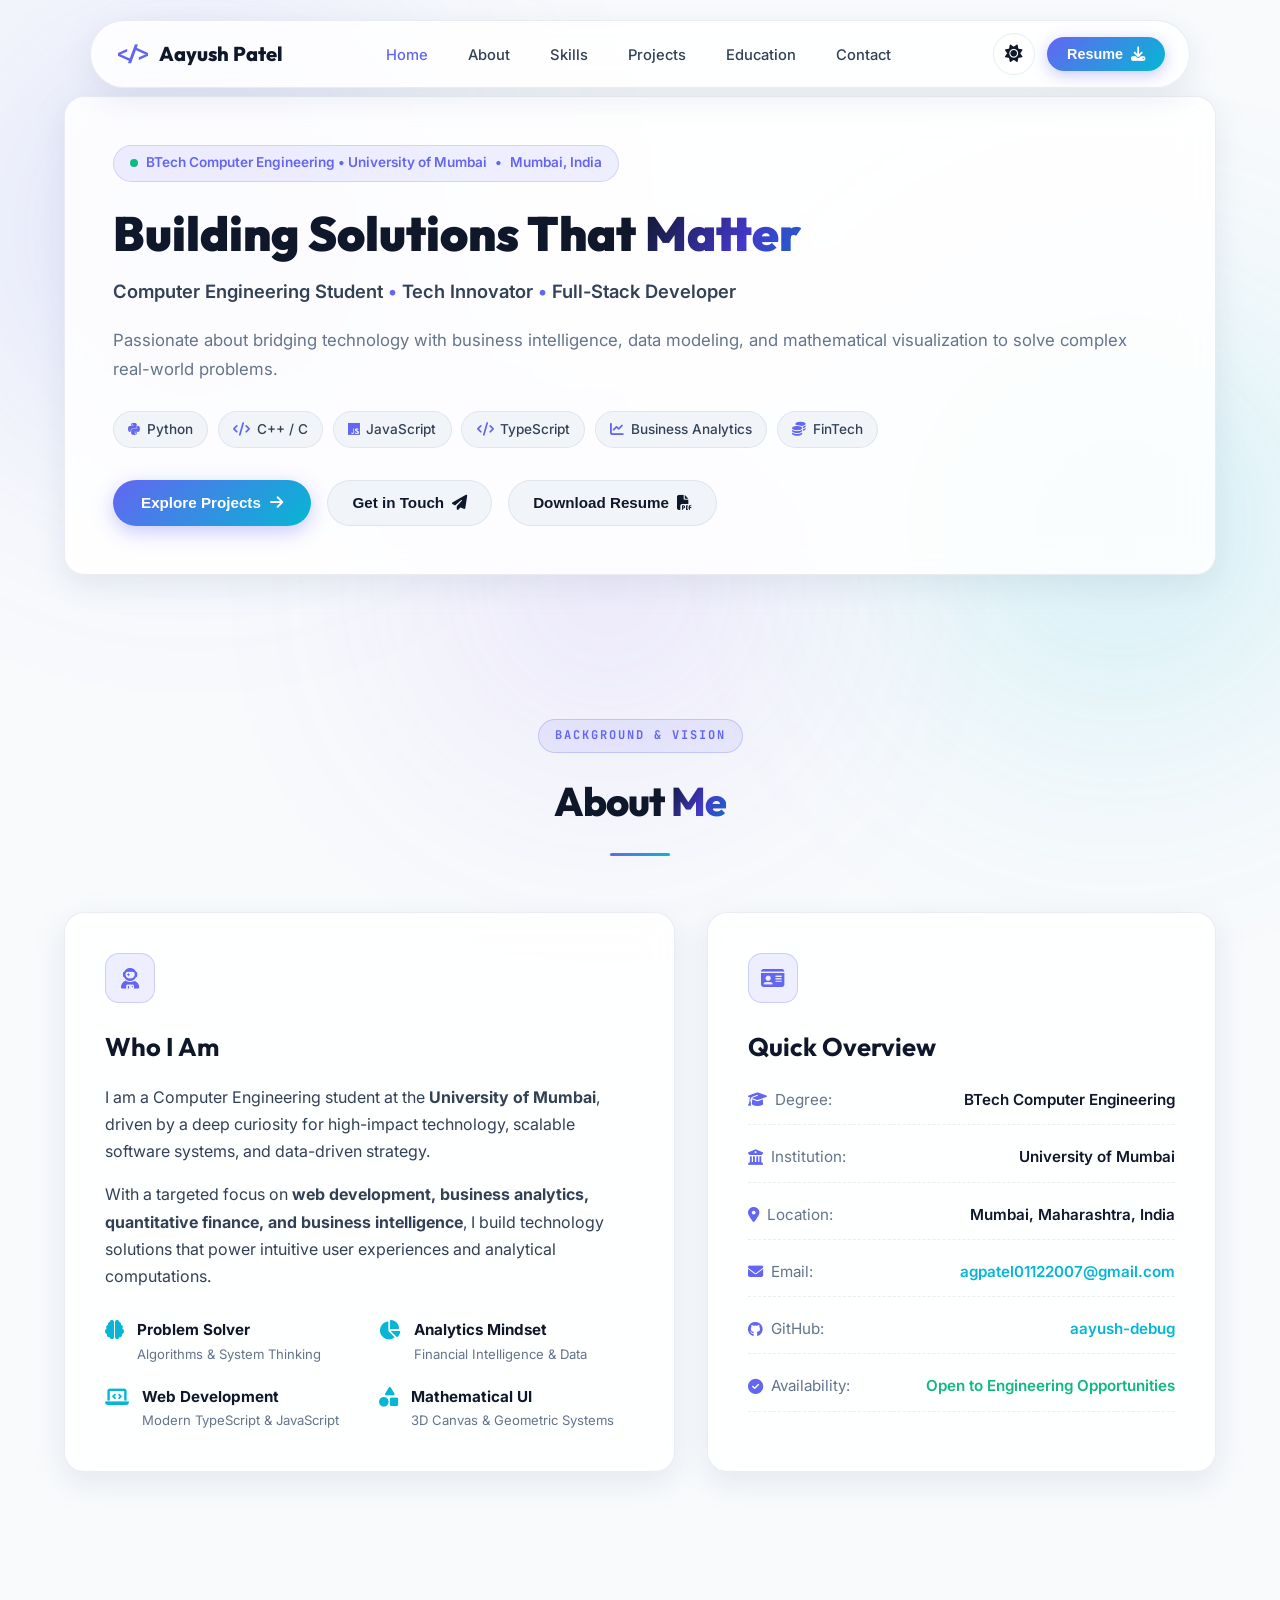
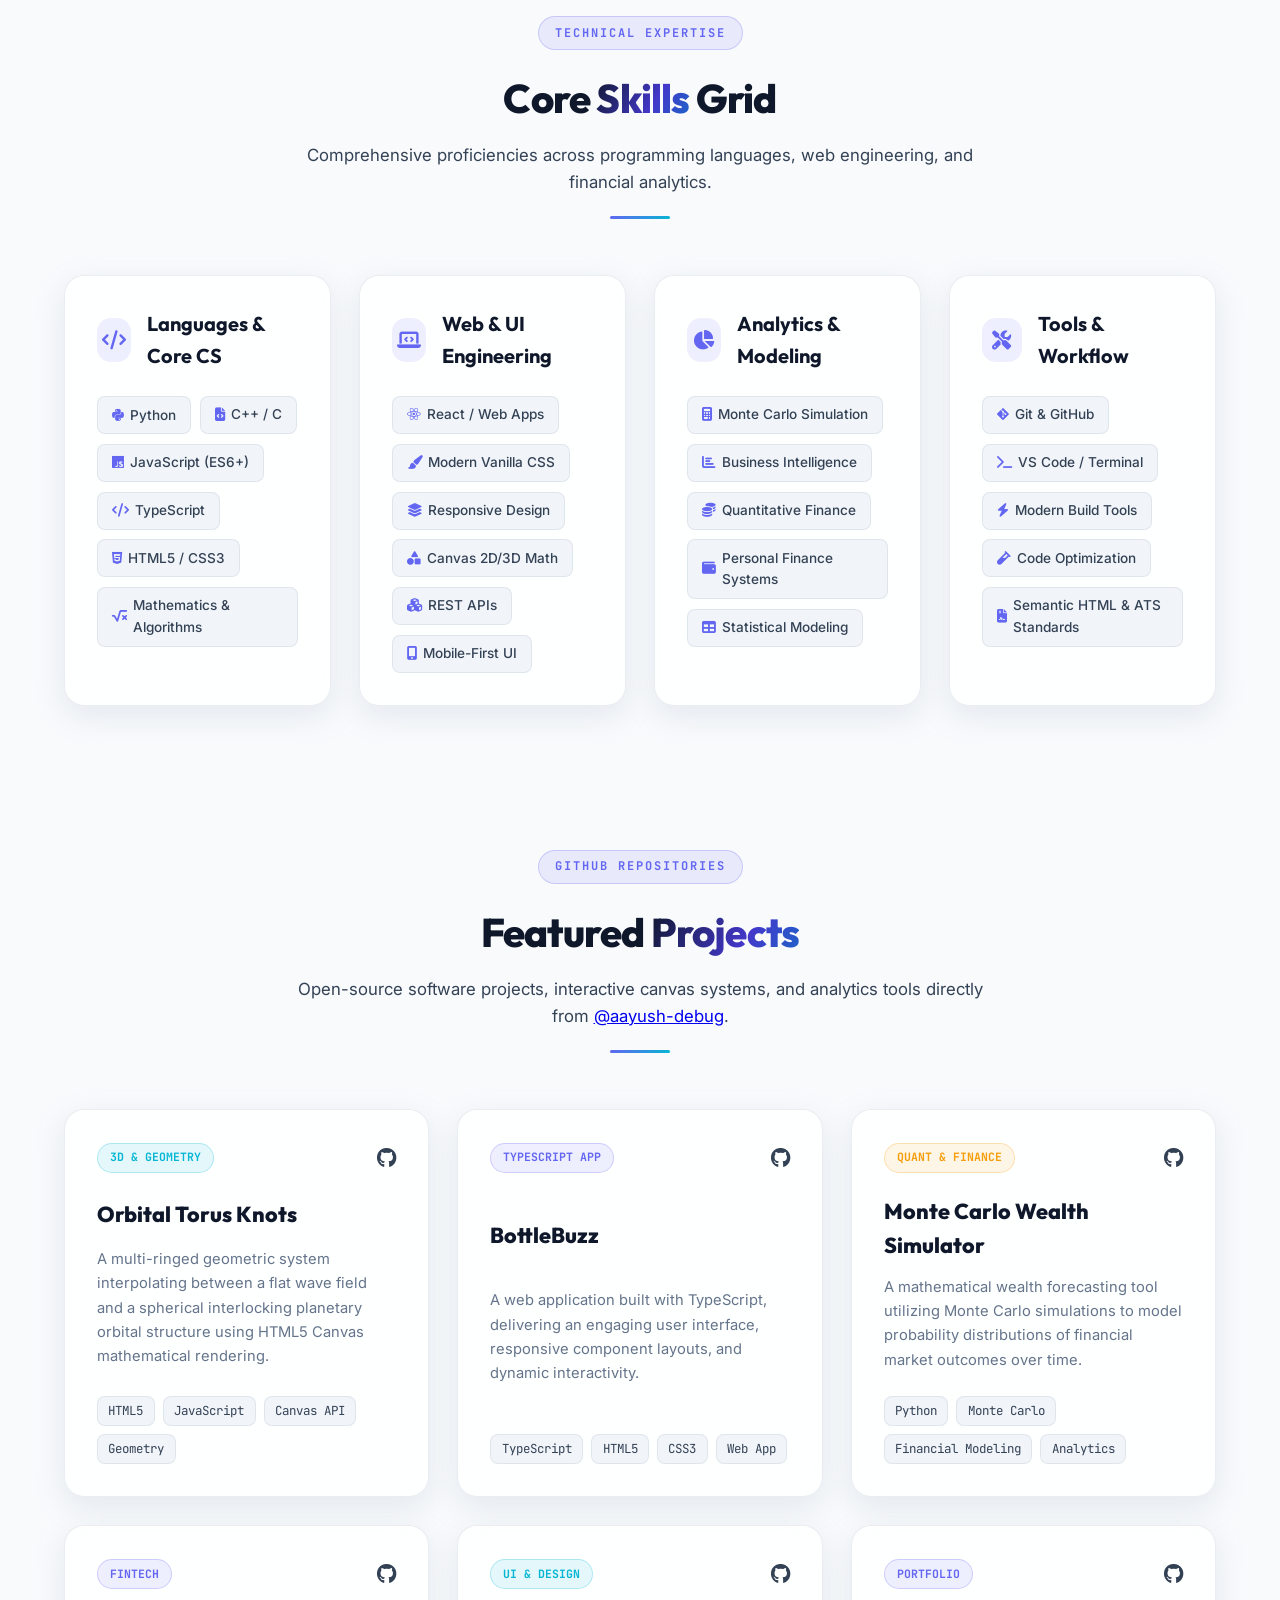
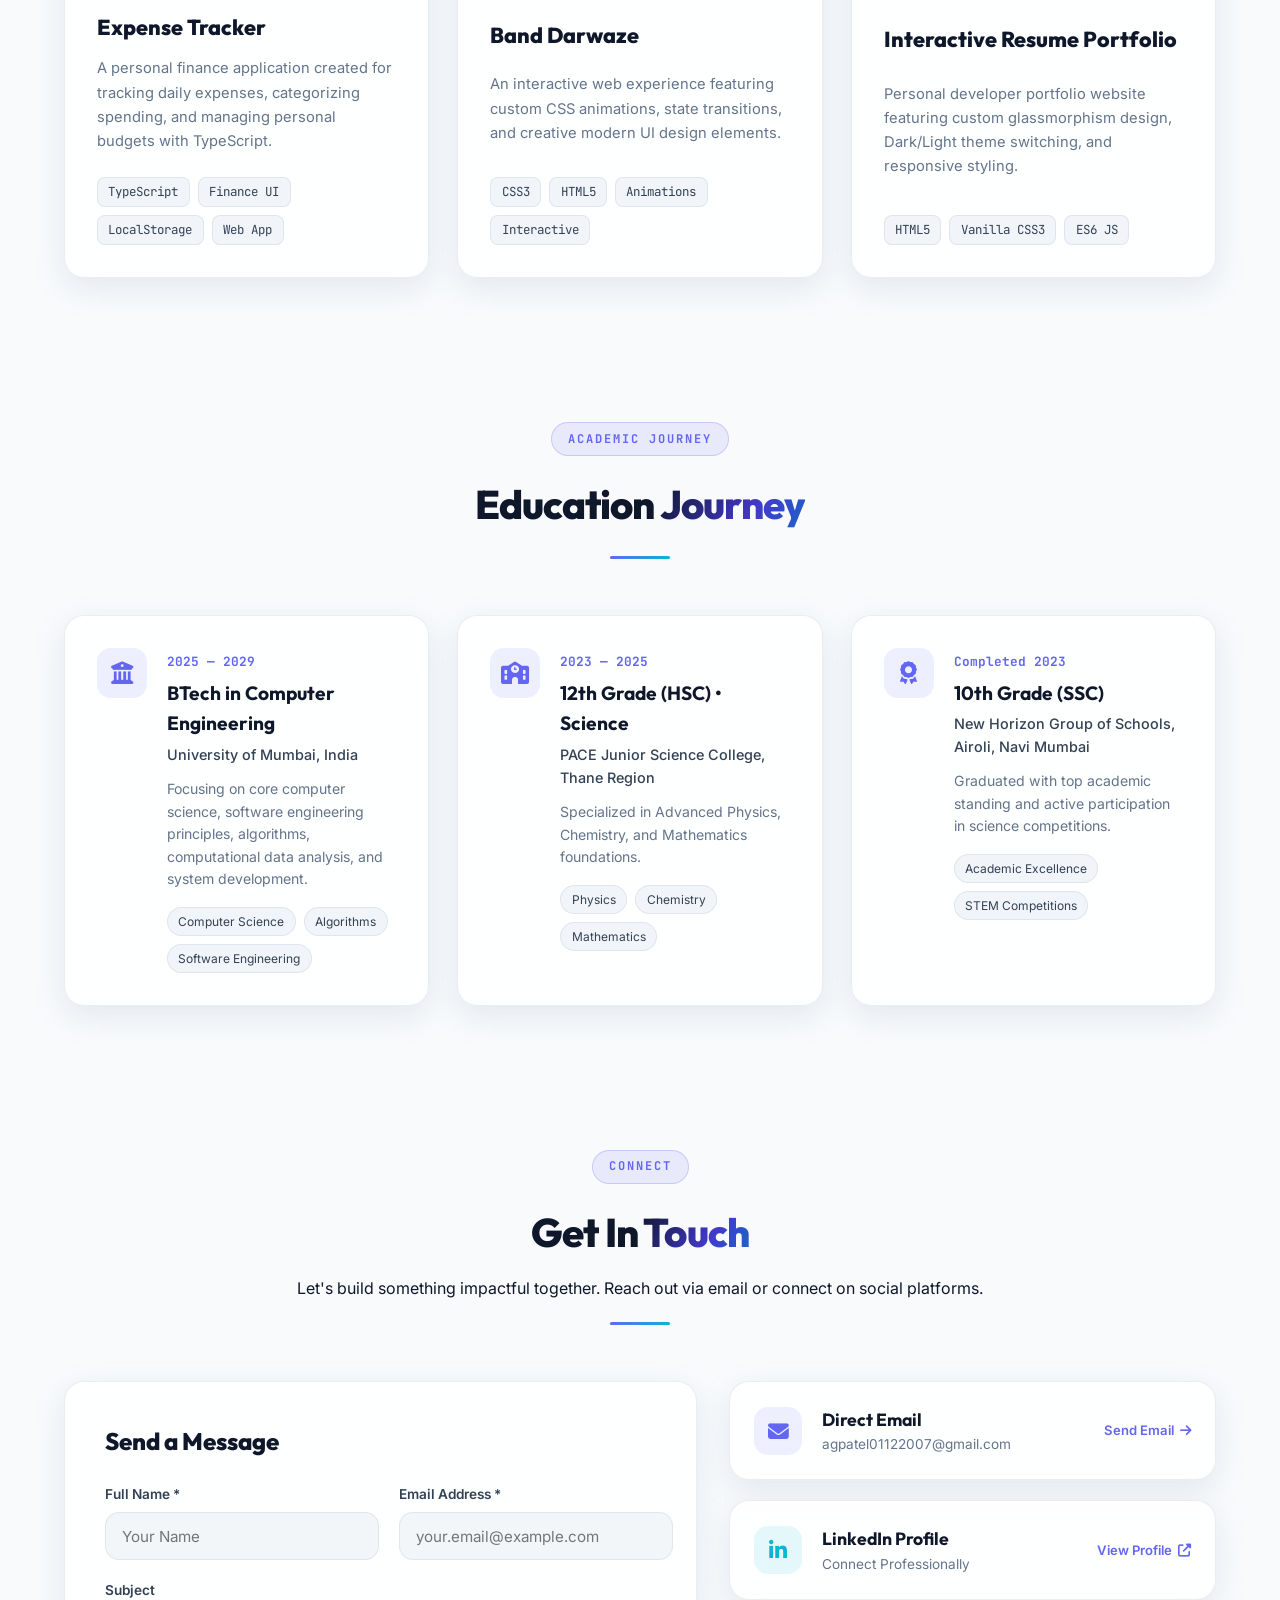
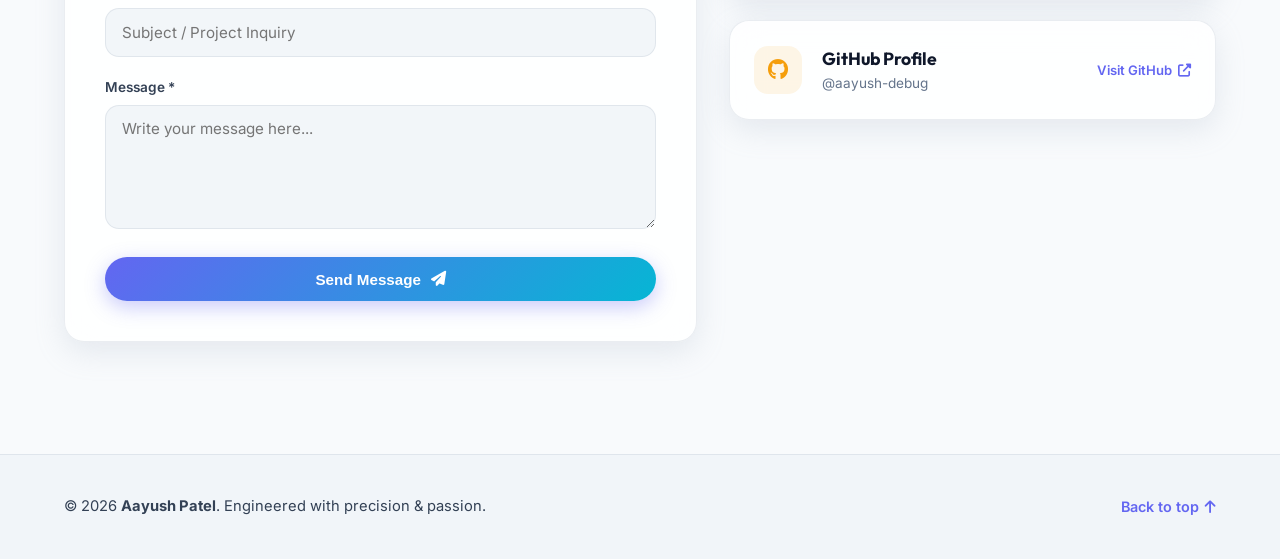
==== commit 8baf9800: "Refactor code structure for improved readability and maintainability" ====
--- a/index.html
+++ b/index.html
@@ -1,11 +1,13 @@
 <!DOCTYPE html>
-<html lang="en">
+<html lang="en" data-theme="dark">
 
 <head>
     <meta charset="UTF-8">
     <meta name="viewport" content="width=device-width, initial-scale=1.0">
-    <meta name="description" content="Aayush Patel - Computer Engineering Student, Tech Innovator & Aspiring Entrepreneur based in Mumbai, India. Portfolio featuring projects, education, and contact details.">
-    <title>Aayush Patel | Tech & Engineering Portfolio</title>
+    <meta name="description" content="Aayush Patel - Computer Engineering Student, Software Developer & Tech Innovator based in Mumbai, India. Portfolio featuring engineering projects, core skills, education, and contact details.">
+    <meta name="author" content="Aayush Patel">
+    <meta name="keywords" content="Aayush Patel, Resume, Portfolio, Computer Engineer, Software Developer, Python, JavaScript, TypeScript, Business Analytics, Mumbai">
+    <title>Aayush Patel | Computer Engineering Student & Portfolio</title>
     
     <!-- Google Fonts -->
     <link rel="preconnect" href="https://fonts.googleapis.com">
@@ -27,40 +29,51 @@
 
     <!-- Navigation Bar -->
     <header class="navbar-wrapper">
-        <nav class="navbar glass-card">
+        <nav class="navbar glass-card" aria-label="Main Navigation">
             <div class="nav-container">
                 <a href="#home" class="logo" onclick="scrollToSection('home'); return false;">
                     <span class="logo-accent">&lt;/&gt;</span> Aayush Patel
                 </a>
                 
-                <div class="mobile-toggle" id="mobile-toggle" aria-label="Toggle navigation menu">
+                <div class="mobile-toggle" id="mobile-toggle" aria-label="Toggle navigation menu" role="button" tabindex="0">
                     <i class="fas fa-bars"></i>
                 </div>
 
                 <ul class="nav-menu" id="nav-menu">
                     <li><a href="#home" class="nav-link active" onclick="scrollToSection('home'); return false;">Home</a></li>
                     <li><a href="#about" class="nav-link" onclick="scrollToSection('about'); return false;">About</a></li>
+                    <li><a href="#skills" class="nav-link" onclick="scrollToSection('skills'); return false;">Skills</a></li>
                     <li><a href="#projects" class="nav-link" onclick="scrollToSection('projects'); return false;">Projects</a></li>
+                    <li><a href="#education" class="nav-link" onclick="scrollToSection('education'); return false;">Education</a></li>
                     <li><a href="#contact" class="nav-link" onclick="scrollToSection('contact'); return false;">Contact</a></li>
                 </ul>
 
-                <button class="resume-btn glow-effect" onclick="downloadResume()">
-                    <span>Resume</span>
-                    <i class="fas fa-download"></i>
-                </button>
+                <div class="nav-actions">
+                    <!-- Dark / Light Theme Toggle Button -->
+                    <button class="theme-toggle-btn" id="theme-toggle" aria-label="Toggle light and dark mode" title="Toggle theme">
+                        <i class="fas fa-moon" id="theme-icon"></i>
+                    </button>
+
+                    <button class="resume-btn glow-effect" onclick="downloadResume()">
+                        <span>Resume</span>
+                        <i class="fas fa-download"></i>
+                    </button>
+                </div>
             </div>
         </nav>
     </header>
 
-    <!-- Main Content Container -->
+    <!-- Main Content Area -->
     <main>
-        <!-- Home / Hero Section -->
+        <!-- Hero Introduction Section (Ultra-clean Text Focus, Photo Removed as requested) -->
         <section id="home" class="section home-section">
             <div class="container">
-                <div class="home-content glass-card spotlight-card">
+                <div class="home-content glass-card spotlight-card hero-wide-card">
                     <div class="status-pill">
                         <span class="pulse-dot"></span>
-                        <span>BTech Computer Engineering &bull; Mumbai, India</span>
+                        <span>BTech Computer Engineering &bull; University of Mumbai</span>
+                        <span class="divider-dot">&bull;</span>
+                        <span>Mumbai, India</span>
                     </div>
 
                     <h1 class="main-title">
@@ -68,11 +81,11 @@
                     </h1>
 
                     <p class="subtitle">
-                        Computer Engineering Student <span class="divider-dot">&bull;</span> Tech Innovator <span class="divider-dot">&bull;</span> Aspiring Entrepreneur
+                        Computer Engineering Student <span class="divider-dot">&bull;</span> Tech Innovator <span class="divider-dot">&bull;</span> Full-Stack Developer
                     </p>
 
                     <p class="intro-text">
-                        Passionate about bridging technology with business intelligence and financial analytics to solve complex real-world problems.
+                        Passionate about bridging technology with business intelligence, data modeling, and mathematical visualization to solve complex real-world problems.
                     </p>
 
                     <!-- Tech Stack Pills -->
@@ -80,6 +93,7 @@
                         <span class="pill"><i class="fab fa-python"></i> Python</span>
                         <span class="pill"><i class="fas fa-code"></i> C++ / C</span>
                         <span class="pill"><i class="fab fa-js"></i> JavaScript</span>
+                        <span class="pill"><i class="fas fa-code"></i> TypeScript</span>
                         <span class="pill"><i class="fas fa-chart-line"></i> Business Analytics</span>
                         <span class="pill"><i class="fas fa-coins"></i> FinTech</span>
                     </div>
@@ -88,6 +102,10 @@
                         <button class="cta-button primary-btn glow-effect" onclick="scrollToSection('projects')">
                             <span>Explore Projects</span>
                             <i class="fas fa-arrow-right"></i>
+                        </button>
+                        <button class="secondary-btn glow-effect" onclick="scrollToSection('contact')">
+                            <span>Get in Touch</span>
+                            <i class="fas fa-paper-plane"></i>
                         </button>
                         <button class="secondary-btn glow-effect" onclick="downloadResume()">
                             <span>Download Resume</span>
@@ -98,25 +116,25 @@
             </div>
         </section>
 
-        <!-- About Section -->
+        <!-- About Me Section -->
         <section id="about" class="section about-section">
             <div class="container">
                 <div class="section-header">
-                    <span class="section-badge">BACKGROUND & VISION</span>
+                    <span class="section-badge">BACKGROUND &amp; VISION</span>
                     <h2 class="section-title">About <span class="shimmer-text">Me</span></h2>
                     <div class="header-line"></div>
                 </div>
 
                 <div class="about-grid">
                     <!-- Bio Card -->
-                    <div class="about-bio glass-card spotlight-card">
+                    <article class="about-bio glass-card spotlight-card">
                         <div class="card-icon"><i class="fas fa-user-astronaut"></i></div>
                         <h3>Who I Am</h3>
                         <p>
-                            I am a Computer Engineering freshman at the <strong>University of Mumbai</strong>, driven by a deep curiosity for high-impact technology, scalable software systems, and entrepreneurial strategy.
+                            I am a Computer Engineering student at the <strong>University of Mumbai</strong>, driven by a deep curiosity for high-impact technology, scalable software systems, and data-driven strategy.
                         </p>
                         <p>
-                            With a targeted focus on <strong>business analytics, quantitative finance, and business intelligence</strong>, I aim to create technology solutions that seamlessly power data-driven decisions and modern enterprises.
+                            With a targeted focus on <strong>web development, business analytics, quantitative finance, and business intelligence</strong>, I build technology solutions that power intuitive user experiences and analytical computations.
                         </p>
                         
                         <div class="highlights-grid">
@@ -124,72 +142,157 @@
                                 <i class="fas fa-brain"></i>
                                 <div>
                                     <h4>Problem Solver</h4>
-                                    <p>Algorithms & System Thinking</p>
+                                    <p>Algorithms &amp; System Thinking</p>
                                 </div>
                             </div>
                             <div class="highlight-item">
                                 <i class="fas fa-chart-pie"></i>
                                 <div>
                                     <h4>Analytics Mindset</h4>
-                                    <p>Financial Intelligence & Data</p>
+                                    <p>Financial Intelligence &amp; Data</p>
                                 </div>
                             </div>
-                        </div>
-                    </div>
-
-                    <!-- Education Timeline -->
-                    <div class="about-education glass-card spotlight-card">
-                        <div class="card-icon"><i class="fas fa-graduation-cap"></i></div>
-                        <h3>Education Journey</h3>
-                        
-                        <div class="timeline">
-                            <div class="timeline-item">
-                                <div class="timeline-dot"></div>
-                                <div class="timeline-content">
-                                    <span class="timeline-year">2025 &mdash; 2029</span>
-                                    <h4>BTech in Computer Engineering</h4>
-                                    <p class="institution"><i class="fas fa-university"></i> University of Mumbai, India</p>
-                                    <p class="timeline-desc">Focusing on core computer science, software engineering principles, algorithms, and computational data analysis.</p>
+                            <div class="highlight-item">
+                                <i class="fas fa-laptop-code"></i>
+                                <div>
+                                    <h4>Web Development</h4>
+                                    <p>Modern TypeScript &amp; JavaScript</p>
                                 </div>
                             </div>
-
-                            <div class="timeline-item">
-                                <div class="timeline-dot"></div>
-                                <div class="timeline-content">
-                                    <span class="timeline-year">2023 &mdash; 2025</span>
-                                    <h4>12th Grade (HSC) &bull; Science</h4>
-                                    <p class="institution"><i class="fas fa-school"></i> PACE Junior Science College, Thane Region</p>
-                                    <p class="timeline-desc">Specialized in Advanced Physics, Chemistry, and Mathematics foundations.</p>
+                            <div class="highlight-item">
+                                <i class="fas fa-shapes"></i>
+                                <div>
+                                    <h4>Mathematical UI</h4>
+                                    <p>3D Canvas &amp; Geometric Systems</p>
                                 </div>
                             </div>
-
-                            <div class="timeline-item">
-                                <div class="timeline-dot"></div>
-                                <div class="timeline-content">
-                                    <span class="timeline-year">Completed 2023</span>
-                                    <h4>10th Grade (SSC)</h4>
-                                    <p class="institution"><i class="fas fa-award"></i> New Horizon Group of Schools, Airoli, Navi Mumbai</p>
-                                    <p class="timeline-desc">Graduated with top academic standing and active participation in science competitions.</p>
-                                </div>
-                            </div>
-                        </div>
-                    </div>
+                        </div>
+                    </article>
+
+                    <!-- Quick Overview Card -->
+                    <article class="about-facts glass-card spotlight-card">
+                        <div class="card-icon"><i class="fas fa-id-card"></i></div>
+                        <h3>Quick Overview</h3>
+                        <ul class="facts-list">
+                            <li>
+                                <span class="fact-label"><i class="fas fa-graduation-cap"></i> Degree:</span>
+                                <span class="fact-value">BTech Computer Engineering</span>
+                            </li>
+                            <li>
+                                <span class="fact-label"><i class="fas fa-university"></i> Institution:</span>
+                                <span class="fact-value">University of Mumbai</span>
+                            </li>
+                            <li>
+                                <span class="fact-label"><i class="fas fa-map-marker-alt"></i> Location:</span>
+                                <span class="fact-value">Mumbai, Maharashtra, India</span>
+                            </li>
+                            <li>
+                                <span class="fact-label"><i class="fas fa-envelope"></i> Email:</span>
+                                <span class="fact-value"><a href="mailto:agpatel01122007@gmail.com">agpatel01122007@gmail.com</a></span>
+                            </li>
+                            <li>
+                                <span class="fact-label"><i class="fab fa-github"></i> GitHub:</span>
+                                <span class="fact-value"><a href="https://github.com/aayush-debug" target="_blank" rel="noopener noreferrer">aayush-debug</a></span>
+                            </li>
+                            <li>
+                                <span class="fact-label"><i class="fas fa-check-circle"></i> Availability:</span>
+                                <span class="fact-value highlight-status">Open to Engineering Opportunities</span>
+                            </li>
+                        </ul>
+                    </article>
                 </div>
             </div>
         </section>
 
-        <!-- Projects Section -->
+        <!-- Core Skills Grid Section -->
+        <section id="skills" class="section skills-section">
+            <div class="container">
+                <div class="section-header">
+                    <span class="section-badge">TECHNICAL EXPERTISE</span>
+                    <h2 class="section-title">Core <span class="shimmer-text">Skills</span> Grid</h2>
+                    <p class="section-intro">Comprehensive proficiencies across programming languages, web engineering, and financial analytics.</p>
+                    <div class="header-line"></div>
+                </div>
+
+                <div class="skills-grid">
+                    <!-- Skill Category 1: Languages & Core CS -->
+                    <article class="skill-card glass-card spotlight-card">
+                        <div class="skill-header">
+                            <div class="skill-icon"><i class="fas fa-code"></i></div>
+                            <h3>Languages &amp; Core CS</h3>
+                        </div>
+                        <ul class="skill-tags">
+                            <li><i class="fab fa-python"></i> Python</li>
+                            <li><i class="fas fa-file-code"></i> C++ / C</li>
+                            <li><i class="fab fa-js"></i> JavaScript (ES6+)</li>
+                            <li><i class="fas fa-code"></i> TypeScript</li>
+                            <li><i class="fab fa-html5"></i> HTML5 / CSS3</li>
+                            <li><i class="fas fa-square-root-variable"></i> Mathematics &amp; Algorithms</li>
+                        </ul>
+                    </article>
+
+                    <!-- Skill Category 2: Web & Frameworks -->
+                    <article class="skill-card glass-card spotlight-card">
+                        <div class="skill-header">
+                            <div class="skill-icon"><i class="fas fa-laptop-code"></i></div>
+                            <h3>Web &amp; UI Engineering</h3>
+                        </div>
+                        <ul class="skill-tags">
+                            <li><i class="fab fa-react"></i> React / Web Apps</li>
+                            <li><i class="fas fa-paint-brush"></i> Modern Vanilla CSS</li>
+                            <li><i class="fas fa-layer-group"></i> Responsive Design</li>
+                            <li><i class="fas fa-shapes"></i> Canvas 2D/3D Math</li>
+                            <li><i class="fas fa-cubes"></i> REST APIs</li>
+                            <li><i class="fas fa-mobile-alt"></i> Mobile-First UI</li>
+                        </ul>
+                    </article>
+
+                    <!-- Skill Category 3: Analytics & Financial Engineering -->
+                    <article class="skill-card glass-card spotlight-card">
+                        <div class="skill-header">
+                            <div class="skill-icon"><i class="fas fa-chart-pie"></i></div>
+                            <h3>Analytics &amp; Modeling</h3>
+                        </div>
+                        <ul class="skill-tags">
+                            <li><i class="fas fa-calculator"></i> Monte Carlo Simulation</li>
+                            <li><i class="fas fa-chart-bar"></i> Business Intelligence</li>
+                            <li><i class="fas fa-coins"></i> Quantitative Finance</li>
+                            <li><i class="fas fa-wallet"></i> Personal Finance Systems</li>
+                            <li><i class="fas fa-table"></i> Statistical Modeling</li>
+                        </ul>
+                    </article>
+
+                    <!-- Skill Category 4: Tools & Developer Workflow -->
+                    <article class="skill-card glass-card spotlight-card">
+                        <div class="skill-header">
+                            <div class="skill-icon"><i class="fas fa-tools"></i></div>
+                            <h3>Tools &amp; Workflow</h3>
+                        </div>
+                        <ul class="skill-tags">
+                            <li><i class="fab fa-git-alt"></i> Git &amp; GitHub</li>
+                            <li><i class="fas fa-terminal"></i> VS Code / Terminal</li>
+                            <li><i class="fas fa-bolt"></i> Modern Build Tools</li>
+                            <li><i class="fas fa-vial"></i> Code Optimization</li>
+                            <li><i class="fas fa-file-contract"></i> Semantic HTML &amp; ATS Standards</li>
+                        </ul>
+                    </article>
+                </div>
+            </div>
+        </section>
+
+        <!-- Featured Projects Section (Directly from GitHub @aayush-debug) -->
         <section id="projects" class="section projects-section">
             <div class="container">
                 <div class="section-header">
-                    <span class="section-badge">INNOVATION & CODE</span>
+                    <span class="section-badge">GITHUB REPOSITORIES</span>
                     <h2 class="section-title">Featured <span class="shimmer-text">Projects</span></h2>
+                    <p class="section-intro">Open-source software projects, interactive canvas systems, and analytics tools directly from <a href="https://github.com/aayush-debug" target="_blank" rel="noopener noreferrer">@aayush-debug</a>.</p>
                     <div class="header-line"></div>
                 </div>
 
                 <div class="projects-grid">
                     <!-- Project Card 1: Orbital Torus Knots -->
-                    <div class="project-card glass-card spotlight-card">
+                    <article class="project-card glass-card spotlight-card">
                         <div class="project-header">
                             <span class="project-tag tag-accent">3D &amp; GEOMETRY</span>
                             <div class="project-links">
@@ -198,18 +301,18 @@
                         </div>
                         <h3 class="project-title">Orbital Torus Knots</h3>
                         <p class="project-description">
-                            A multi-ringed geometric system interpolating between a flat wave field and a spherical interlocking planetary orbital structure.
+                            A multi-ringed geometric system interpolating between a flat wave field and a spherical interlocking planetary orbital structure using HTML5 Canvas mathematical rendering.
                         </p>
                         <div class="project-tech">
                             <span>HTML5</span>
                             <span>JavaScript</span>
-                            <span>Canvas / Geometry</span>
-                            <span>Mathematics</span>
-                        </div>
-                    </div>
+                            <span>Canvas API</span>
+                            <span>Geometry</span>
+                        </div>
+                    </article>
 
                     <!-- Project Card 2: BottleBuzz -->
-                    <div class="project-card glass-card spotlight-card">
+                    <article class="project-card glass-card spotlight-card">
                         <div class="project-header">
                             <span class="project-tag tag-primary">TYPESCRIPT APP</span>
                             <div class="project-links">
@@ -218,7 +321,7 @@
                         </div>
                         <h3 class="project-title">BottleBuzz</h3>
                         <p class="project-description">
-                            A web application built with TypeScript, delivering an engaging user interface and dynamic experience.
+                            A web application built with TypeScript, delivering an engaging user interface, responsive component layouts, and dynamic interactivity.
                         </p>
                         <div class="project-tech">
                             <span>TypeScript</span>
@@ -226,10 +329,10 @@
                             <span>CSS3</span>
                             <span>Web App</span>
                         </div>
-                    </div>
+                    </article>
 
                     <!-- Project Card 3: Monte Carlo Wealth Simulator -->
-                    <div class="project-card glass-card spotlight-card">
+                    <article class="project-card glass-card spotlight-card">
                         <div class="project-header">
                             <span class="project-tag tag-muted">QUANT &amp; FINANCE</span>
                             <div class="project-links">
@@ -246,10 +349,10 @@
                             <span>Financial Modeling</span>
                             <span>Analytics</span>
                         </div>
-                    </div>
+                    </article>
 
                     <!-- Project Card 4: Expense Tracker -->
-                    <div class="project-card glass-card spotlight-card">
+                    <article class="project-card glass-card spotlight-card">
                         <div class="project-header">
                             <span class="project-tag tag-primary">FINTECH</span>
                             <div class="project-links">
@@ -258,36 +361,38 @@
                         </div>
                         <h3 class="project-title">Expense Tracker</h3>
                         <p class="project-description">
-                            A personal finance application created for tracking daily expenses, categorizing spending, and managing personal budgets.
+                            A personal finance application created for tracking daily expenses, categorizing spending, and managing personal budgets with TypeScript.
                         </p>
                         <div class="project-tech">
                             <span>TypeScript</span>
                             <span>Finance UI</span>
+                            <span>LocalStorage</span>
                             <span>Web App</span>
                         </div>
-                    </div>
-
-                    <!-- Project Card 5: Weather Tracker -->
-                    <div class="project-card glass-card spotlight-card">
+                    </article>
+
+                    <!-- Project Card 5: Band Darwaze -->
+                    <article class="project-card glass-card spotlight-card">
                         <div class="project-header">
-                            <span class="project-tag tag-accent">WEB APP</span>
+                            <span class="project-tag tag-accent">UI &amp; DESIGN</span>
                             <div class="project-links">
-                                <a href="https://github.com/aayush-debug/weather-tracker" target="_blank" rel="noopener noreferrer" aria-label="GitHub Repository"><i class="fab fa-github"></i></a>
-                            </div>
-                        </div>
-                        <h3 class="project-title">Weather Tracker</h3>
+                                <a href="https://github.com/aayush-debug/band-darwaze" target="_blank" rel="noopener noreferrer" aria-label="GitHub Repository"><i class="fab fa-github"></i></a>
+                            </div>
+                        </div>
+                        <h3 class="project-title">Band Darwaze</h3>
                         <p class="project-description">
-                            Real-time weather application fetching current weather metrics, forecasts, and location insights.
+                            An interactive web experience featuring custom CSS animations, state transitions, and creative modern UI design elements.
                         </p>
                         <div class="project-tech">
-                            <span>JavaScript</span>
-                            <span>Weather API</span>
                             <span>CSS3</span>
-                        </div>
-                    </div>
-
-                    <!-- Project Card 6: Personal Portfolio Website -->
-                    <div class="project-card glass-card spotlight-card">
+                            <span>HTML5</span>
+                            <span>Animations</span>
+                            <span>Interactive</span>
+                        </div>
+                    </article>
+
+                    <!-- Project Card 6: Interactive Resume Portfolio -->
+                    <article class="project-card glass-card spotlight-card">
                         <div class="project-header">
                             <span class="project-tag tag-primary">PORTFOLIO</span>
                             <div class="project-links">
@@ -296,19 +401,85 @@
                         </div>
                         <h3 class="project-title">Interactive Resume Portfolio</h3>
                         <p class="project-description">
-                            Personal developer portfolio website featuring custom glassmorphism design, mouse spotlighting, and responsive styling.
+                            Personal developer portfolio website featuring custom glassmorphism design, Dark/Light theme switching, and responsive styling.
                         </p>
                         <div class="project-tech">
                             <span>HTML5</span>
                             <span>Vanilla CSS3</span>
                             <span>ES6 JS</span>
                         </div>
-                    </div>
+                    </article>
                 </div>
             </div>
         </section>
 
-        <!-- Contact Section -->
+        <!-- Education Section -->
+        <section id="education" class="section education-section">
+            <div class="container">
+                <div class="section-header">
+                    <span class="section-badge">ACADEMIC JOURNEY</span>
+                    <h2 class="section-title">Education <span class="shimmer-text">Journey</span></h2>
+                    <div class="header-line"></div>
+                </div>
+
+                <div class="education-grid">
+                    <!-- Degree 1 -->
+                    <article class="education-card glass-card spotlight-card">
+                        <div class="edu-icon"><i class="fas fa-university"></i></div>
+                        <div class="edu-details">
+                            <span class="timeline-year">2025 &mdash; 2029</span>
+                            <h3>BTech in Computer Engineering</h3>
+                            <p class="institution">University of Mumbai, India</p>
+                            <p class="edu-desc">
+                                Focusing on core computer science, software engineering principles, algorithms, computational data analysis, and system development.
+                            </p>
+                            <div class="edu-badges">
+                                <span>Computer Science</span>
+                                <span>Algorithms</span>
+                                <span>Software Engineering</span>
+                            </div>
+                        </div>
+                    </article>
+
+                    <!-- Degree 2 -->
+                    <article class="education-card glass-card spotlight-card">
+                        <div class="edu-icon"><i class="fas fa-school"></i></div>
+                        <div class="edu-details">
+                            <span class="timeline-year">2023 &mdash; 2025</span>
+                            <h3>12th Grade (HSC) &bull; Science</h3>
+                            <p class="institution">PACE Junior Science College, Thane Region</p>
+                            <p class="edu-desc">
+                                Specialized in Advanced Physics, Chemistry, and Mathematics foundations.
+                            </p>
+                            <div class="edu-badges">
+                                <span>Physics</span>
+                                <span>Chemistry</span>
+                                <span>Mathematics</span>
+                            </div>
+                        </div>
+                    </article>
+
+                    <!-- Degree 3 -->
+                    <article class="education-card glass-card spotlight-card">
+                        <div class="edu-icon"><i class="fas fa-award"></i></div>
+                        <div class="edu-details">
+                            <span class="timeline-year">Completed 2023</span>
+                            <h3>10th Grade (SSC)</h3>
+                            <p class="institution">New Horizon Group of Schools, Airoli, Navi Mumbai</p>
+                            <p class="edu-desc">
+                                Graduated with top academic standing and active participation in science competitions.
+                            </p>
+                            <div class="edu-badges">
+                                <span>Academic Excellence</span>
+                                <span>STEM Competitions</span>
+                            </div>
+                        </div>
+                    </article>
+                </div>
+            </div>
+        </section>
+
+        <!-- Contact Section with Interactive Form & Social Links -->
         <section id="contact" class="section contact-section">
             <div class="container">
                 <div class="section-header">
@@ -318,36 +489,75 @@
                     <div class="header-line"></div>
                 </div>
 
-                <div class="contact-grid">
-                    <!-- Email Card -->
-                    <a href="mailto:agpatel01122007@gmail.com" class="contact-card glass-card spotlight-card">
-                        <div class="contact-icon-wrapper">
-                            <i class="fas fa-envelope"></i>
-                        </div>
-                        <h3>Email Direct</h3>
-                        <p>agpatel01122007@gmail.com</p>
-                        <span class="card-action">Send Message <i class="fas fa-arrow-right"></i></span>
-                    </a>
-
-                    <!-- LinkedIn Card -->
-                    <a href="https://www.linkedin.com/in/aayush-patel-5ba509291" target="_blank" rel="noopener noreferrer" class="contact-card glass-card spotlight-card">
-                        <div class="contact-icon-wrapper linkedin">
-                            <i class="fab fa-linkedin-in"></i>
-                        </div>
-                        <h3>LinkedIn</h3>
-                        <p>Connect professionally</p>
-                        <span class="card-action">View Profile <i class="fas fa-external-link-alt"></i></span>
-                    </a>
-
-                    <!-- GitHub Card -->
-                    <a href="https://github.com/aayush-debug" target="_blank" rel="noopener noreferrer" class="contact-card glass-card spotlight-card">
-                        <div class="contact-icon-wrapper github">
-                            <i class="fab fa-github"></i>
-                        </div>
-                        <h3>GitHub</h3>
-                        <p>Explore code & repositories</p>
-                        <span class="card-action">Visit GitHub <i class="fas fa-external-link-alt"></i></span>
-                    </a>
+                <div class="contact-wrapper">
+                    <!-- Contact Form -->
+                    <div class="contact-form-card glass-card spotlight-card">
+                        <h3>Send a Message</h3>
+                        <form id="contact-form" class="contact-form" onsubmit="handleFormSubmit(event)">
+                            <div class="form-row">
+                                <div class="form-group">
+                                    <label for="form-name">Full Name *</label>
+                                    <input type="text" id="form-name" name="name" required placeholder="Your Name">
+                                </div>
+                                <div class="form-group">
+                                    <label for="form-email">Email Address *</label>
+                                    <input type="email" id="form-email" name="email" required placeholder="your.email@example.com">
+                                </div>
+                            </div>
+                            <div class="form-group">
+                                <label for="form-subject">Subject</label>
+                                <input type="text" id="form-subject" name="subject" placeholder="Subject / Project Inquiry">
+                            </div>
+                            <div class="form-group">
+                                <label for="form-message">Message *</label>
+                                <textarea id="form-message" name="message" rows="5" required placeholder="Write your message here..."></textarea>
+                            </div>
+                            <button type="submit" class="cta-button primary-btn glow-effect form-submit-btn">
+                                <span>Send Message</span>
+                                <i class="fas fa-paper-plane"></i>
+                            </button>
+                            <div id="form-status" class="form-status-msg" style="display: none;"></div>
+                        </form>
+                    </div>
+
+                    <!-- Direct Social Cards -->
+                    <div class="contact-cards-column">
+                        <!-- Email Card -->
+                        <a href="mailto:agpatel01122007@gmail.com" class="contact-card glass-card spotlight-card">
+                            <div class="contact-icon-wrapper">
+                                <i class="fas fa-envelope"></i>
+                            </div>
+                            <div>
+                                <h3>Direct Email</h3>
+                                <p>agpatel01122007@gmail.com</p>
+                            </div>
+                            <span class="card-action">Send Email <i class="fas fa-arrow-right"></i></span>
+                        </a>
+
+                        <!-- LinkedIn Card -->
+                        <a href="https://www.linkedin.com/in/aayush-patel-5ba509291" target="_blank" rel="noopener noreferrer" class="contact-card glass-card spotlight-card">
+                            <div class="contact-icon-wrapper linkedin">
+                                <i class="fab fa-linkedin-in"></i>
+                            </div>
+                            <div>
+                                <h3>LinkedIn Profile</h3>
+                                <p>Connect Professionally</p>
+                            </div>
+                            <span class="card-action">View Profile <i class="fas fa-external-link-alt"></i></span>
+                        </a>
+
+                        <!-- GitHub Card -->
+                        <a href="https://github.com/aayush-debug" target="_blank" rel="noopener noreferrer" class="contact-card glass-card spotlight-card">
+                            <div class="contact-icon-wrapper github">
+                                <i class="fab fa-github"></i>
+                            </div>
+                            <div>
+                                <h3>GitHub Profile</h3>
+                                <p>@aayush-debug</p>
+                            </div>
+                            <span class="card-action">Visit GitHub <i class="fas fa-external-link-alt"></i></span>
+                        </a>
+                    </div>
                 </div>
             </div>
         </section>
@@ -356,7 +566,9 @@
     <!-- Footer -->
     <footer class="footer">
         <div class="container footer-content">
-            <p>&copy; 2026 <strong>Aayush Patel</strong>. Engineered with precision &amp; passion.</p>
+            <div class="footer-left">
+                <p>&copy; 2026 <strong>Aayush Patel</strong>. Engineered with precision &amp; passion.</p>
+            </div>
             <div class="footer-links">
                 <a href="#home" onclick="scrollToSection('home'); return false;">Back to top <i class="fas fa-arrow-up"></i></a>
             </div>
--- a/style.css
+++ b/style.css
@@ -1,11 +1,19 @@
+/* ==========================================================================
+   ULTRA-CLEAN MODERN ATS-FRIENDLY RESUME & PORTFOLIO STYLES
+   Author: Aayush Patel
+   Features: Light/Dark Mode Engine, Glassmorphism, Responsive Grid, High Contrast
+   ========================================================================== */
+
+/* --- 1. DESIGN SYSTEM TOKENS & CSS VARIABLES --- */
 :root {
-    /* Color Palette */
+    /* Base Color Tokens (Default Dark Mode) */
     --bg-primary: #07090e;
     --bg-secondary: #0b0e14;
-    --bg-card: rgba(15, 21, 33, 0.65);
-    --bg-card-hover: rgba(22, 30, 47, 0.8);
+    --bg-card: rgba(15, 21, 33, 0.75);
+    --bg-card-hover: rgba(22, 30, 47, 0.9);
+    --bg-glass-input: rgba(15, 23, 42, 0.6);
     
-    /* Accents & Neon Highlights */
+    /* Accents & Highlights */
     --accent-indigo: #6366f1;
     --accent-cyan: #06b6d4;
     --accent-emerald: #10b981;
@@ -15,7 +23,7 @@
     
     /* Glass & Borders */
     --border-glass: rgba(255, 255, 255, 0.08);
-    --border-glass-hover: rgba(99, 102, 241, 0.35);
+    --border-glass-hover: rgba(99, 102, 241, 0.4);
     --glass-shadow: 0 20px 50px rgba(0, 0, 0, 0.6);
     --inset-glow: inset 0 1px 0 rgba(255, 255, 255, 0.12);
     
@@ -34,7 +42,7 @@
     --text-secondary: #94a3b8;
     --text-muted: #64748b;
     
-    /* Transitions & Radii */
+    /* Radii & Transitions */
     --transition-fast: 0.2s cubic-bezier(0.4, 0, 0.2, 1);
     --transition-smooth: 0.35s cubic-bezier(0.16, 1, 0.3, 1);
     --radius-lg: 20px;
@@ -43,7 +51,27 @@
     --radius-full: 9999px;
 }
 
-/* --- 2. GLOBAL RESET & BASE STYLES --- */
+/* --- 2. LIGHT MODE OVERRIDES --- */
+[data-theme="light"] {
+    --bg-primary: #f8fafc;
+    --bg-secondary: #f1f5f9;
+    --bg-card: rgba(255, 255, 255, 0.85);
+    --bg-card-hover: rgba(255, 255, 255, 0.98);
+    --bg-glass-input: rgba(241, 245, 249, 0.9);
+    
+    --border-glass: rgba(148, 163, 184, 0.2);
+    --border-glass-hover: rgba(99, 102, 241, 0.5);
+    --glass-shadow: 0 10px 30px rgba(148, 163, 184, 0.2);
+    --inset-glow: inset 0 1px 0 rgba(255, 255, 255, 0.9);
+    
+    --gradient-shimmer: linear-gradient(120deg, #0f172a 0%, #4338ca 35%, #0284c7 70%, #0f172a 100%);
+    
+    --text-primary: #0f172a;
+    --text-secondary: #334155;
+    --text-muted: #64748b;
+}
+
+/* --- 3. GLOBAL RESET & BASE STYLES --- */
 * {
     margin: 0;
     padding: 0;
@@ -65,6 +93,7 @@
     min-height: 100vh;
     -webkit-font-smoothing: antialiased;
     -moz-osx-font-smoothing: grayscale;
+    transition: background-color var(--transition-smooth), color var(--transition-smooth);
 }
 
 ::selection {
@@ -72,7 +101,7 @@
     color: #ffffff;
 }
 
-/* Custom Luxury Scrollbar */
+/* Custom Scrollbar */
 ::-webkit-scrollbar {
     width: 8px;
 }
@@ -87,7 +116,7 @@
     background: var(--accent-cyan);
 }
 
-/* --- 3. AMBIENT GLOW BACKGROUND ORBS --- */
+/* --- 4. AMBIENT GLOW BACKGROUND ORBS --- */
 .ambient-glow {
     position: fixed;
     border-radius: 50%;
@@ -96,6 +125,11 @@
     z-index: -1;
     opacity: 0.45;
     animation: floatOrb 18s ease-in-out infinite alternate;
+    transition: opacity var(--transition-smooth);
+}
+
+[data-theme="light"] .ambient-glow {
+    opacity: 0.25;
 }
 
 .orb-1 {
@@ -103,53 +137,48 @@
     left: -10%;
     width: 50vw;
     height: 50vw;
-    background: radial-gradient(circle, rgba(99, 102, 241, 0.35) 0%, transparent 70%);
+    background: radial-gradient(circle, var(--accent-indigo) 0%, rgba(99, 102, 241, 0) 70%);
 }
 
 .orb-2 {
-    top: 40%;
-    right: -15%;
+    bottom: 10%;
+    right: -10%;
     width: 45vw;
     height: 45vw;
-    background: radial-gradient(circle, rgba(6, 182, 212, 0.25) 0%, transparent 70%);
+    background: radial-gradient(circle, var(--accent-cyan) 0%, rgba(6, 182, 212, 0) 70%);
     animation-delay: -6s;
 }
 
 .orb-3 {
-    bottom: -10%;
-    left: 20%;
-    width: 40vw;
-    height: 40vw;
-    background: radial-gradient(circle, rgba(139, 92, 246, 0.25) 0%, transparent 70%);
+    top: 40%;
+    left: 30%;
+    width: 35vw;
+    height: 35vw;
+    background: radial-gradient(circle, var(--accent-purple) 0%, rgba(139, 92, 246, 0) 70%);
     animation-delay: -12s;
 }
 
 @keyframes floatOrb {
     0% { transform: translate(0, 0) scale(1); }
-    50% { transform: translate(40px, -50px) scale(1.08); }
-    100% { transform: translate(-30px, 30px) scale(0.95); }
-}
-
-/* --- 4. GLASSMORPHISM 2.0 & SPOTLIGHT CARDS --- */
+    50% { transform: translate(40px, -60px) scale(1.08); }
+    100% { transform: translate(-30px, 40px) scale(0.95); }
+}
+
+/* --- 5. GLASS CARDS & SPOTLIGHT ENGINE --- */
 .glass-card {
-    background: var(--bg-card);
-    backdrop-filter: blur(18px) saturate(160%);
-    -webkit-backdrop-filter: blur(18px) saturate(160%);
+    background-color: var(--bg-card);
+    backdrop-filter: blur(16px);
+    -webkit-backdrop-filter: blur(16px);
     border: 1px solid var(--border-glass);
     border-radius: var(--radius-lg);
-    box-shadow: var(--glass-shadow), var(--inset-glow);
-    transition: transform var(--transition-smooth), border-color var(--transition-smooth), box-shadow var(--transition-smooth), background-color var(--transition-smooth);
+    box-shadow: var(--glass-shadow);
+    transition: border-color var(--transition-smooth), transform var(--transition-smooth), background-color var(--transition-smooth), box-shadow var(--transition-smooth);
+    position: relative;
+    overflow: hidden;
 }
 
 .glass-card:hover {
     border-color: var(--border-glass-hover);
-    box-shadow: 0 25px 60px rgba(0, 0, 0, 0.7), 0 0 30px rgba(99, 102, 241, 0.15), var(--inset-glow);
-}
-
-/* Mouse Spotlight Effect */
-.spotlight-card {
-    position: relative;
-    overflow: hidden;
 }
 
 .spotlight-card::before {
@@ -159,49 +188,108 @@
     left: 0;
     right: 0;
     bottom: 0;
-    background: radial-gradient(
-        600px circle at var(--mouse-x, 50%) var(--mouse-y, 50%),
-        rgba(255, 255, 255, 0.06),
-        transparent 40%
-    );
+    background: radial-gradient(600px circle at var(--mouse-x, 50%) var(--mouse-y, 50%), rgba(99, 102, 241, 0.12), transparent 40%);
     pointer-events: none;
+    z-index: 1;
     opacity: 0;
-    transition: opacity 0.3s ease;
-    z-index: 1;
+    transition: opacity 0.4s ease;
 }
 
 .spotlight-card:hover::before {
     opacity: 1;
 }
 
-/* --- 5. FLOATING CAPSULE NAVIGATION --- */
+/* --- 6. LAYOUT CONTAINER & SECTIONS --- */
+.container {
+    width: 100%;
+    max-width: 1200px;
+    margin: 0 auto;
+    padding: 0 1.5rem;
+}
+
+.section {
+    padding: 6rem 0 3rem;
+    position: relative;
+}
+
+.section-header {
+    text-align: center;
+    max-width: 700px;
+    margin: 0 auto 3.5rem;
+}
+
+.section-badge {
+    font-family: var(--font-mono);
+    font-size: 0.75rem;
+    font-weight: 700;
+    letter-spacing: 2px;
+    color: var(--accent-indigo);
+    background: rgba(99, 102, 241, 0.1);
+    border: 1px solid rgba(99, 102, 241, 0.25);
+    padding: 0.4rem 1rem;
+    border-radius: var(--radius-full);
+    display: inline-block;
+    margin-bottom: 1rem;
+}
+
+.section-title {
+    font-family: var(--font-headline);
+    font-size: 2.5rem;
+    font-weight: 800;
+    letter-spacing: -0.02em;
+    margin-bottom: 0.75rem;
+    color: var(--text-primary);
+}
+
+.section-intro {
+    font-size: 1.05rem;
+    color: var(--text-secondary);
+    line-height: 1.6;
+}
+
+.shimmer-text {
+    background: var(--gradient-shimmer);
+    background-size: 200% auto;
+    -webkit-background-clip: text;
+    -webkit-text-fill-color: transparent;
+    animation: shimmer 6s linear infinite;
+}
+
+@keyframes shimmer {
+    0% { background-position: 0% center; }
+    100% { background-position: 200% center; }
+}
+
+.header-line {
+    width: 60px;
+    height: 3px;
+    background: var(--gradient-brand);
+    margin: 1.25rem auto 0;
+    border-radius: var(--radius-full);
+}
+
+/* --- 7. NAVIGATION BAR & THEME TOGGLE --- */
 .navbar-wrapper {
     position: fixed;
     top: 1.25rem;
     left: 0;
-    width: 100%;
+    right: 0;
     z-index: 1000;
     padding: 0 1.5rem;
-    display: flex;
-    justify-content: center;
     transition: transform 0.4s ease;
 }
 
 .navbar {
-    max-width: 1050px;
-    width: 100%;
-    border-radius: var(--radius-full);
-    padding: 0.6rem 1.5rem;
-    background: rgba(11, 14, 20, 0.75);
-    backdrop-filter: blur(20px) saturate(180%);
-    border: 1px solid rgba(255, 255, 255, 0.1);
-    box-shadow: 0 15px 35px rgba(0, 0, 0, 0.4), inset 0 1px 0 rgba(255, 255, 255, 0.15);
+    max-width: 1100px;
+    margin: 0 auto;
+    padding: 0.75rem 1.5rem;
+    border-radius: var(--radius-full);
 }
 
 .nav-container {
     display: flex;
+    align-items: center;
     justify-content: space-between;
-    align-items: center;
 }
 
 .logo {
@@ -213,163 +301,116 @@
     display: flex;
     align-items: center;
     gap: 0.5rem;
-    letter-spacing: -0.5px;
-    transition: color var(--transition-fast);
 }
 
 .logo-accent {
+    color: var(--accent-indigo);
     font-family: var(--font-mono);
-    color: var(--accent-cyan);
-    font-size: 1.1rem;
-}
-
-.logo:hover {
-    color: var(--accent-indigo);
 }
 
 .nav-menu {
     display: flex;
+    align-items: center;
+    gap: 1.5rem;
     list-style: none;
-    gap: 0.5rem;
-    align-items: center;
 }
 
 .nav-link {
     color: var(--text-secondary);
     text-decoration: none;
-    font-size: 0.9rem;
     font-weight: 500;
-    padding: 0.5rem 1rem;
-    border-radius: var(--radius-full);
-    transition: all var(--transition-fast);
-    position: relative;
-}
-
-.nav-link:hover {
+    font-size: 0.92rem;
+    transition: color var(--transition-fast);
+    padding: 0.35rem 0.5rem;
+}
+
+.nav-link:hover, .nav-link.active {
+    color: var(--accent-indigo);
+}
+
+.nav-actions {
+    display: flex;
+    align-items: center;
+    gap: 0.75rem;
+}
+
+/* Dark/Light Theme Toggle Button */
+.theme-toggle-btn {
+    width: 42px;
+    height: 42px;
+    border-radius: var(--radius-full);
+    border: 1px solid var(--border-glass);
+    background: var(--bg-card);
     color: var(--text-primary);
-    background: rgba(255, 255, 255, 0.05);
-}
-
-.nav-link.active {
-    color: var(--text-primary);
-    background: rgba(99, 102, 241, 0.18);
-    border: 1px solid rgba(99, 102, 241, 0.3);
-}
-
-/* Resume CTA Button */
+    cursor: pointer;
+    display: flex;
+    align-items: center;
+    justify-content: center;
+    font-size: 1.1rem;
+    transition: background var(--transition-fast), border-color var(--transition-fast), transform var(--transition-fast);
+}
+
+.theme-toggle-btn:hover {
+    border-color: var(--accent-indigo);
+    transform: scale(1.08);
+}
+
 .resume-btn {
     background: var(--gradient-brand);
     color: #ffffff;
     border: none;
     padding: 0.55rem 1.25rem;
-    font-family: var(--font-headline);
-    font-size: 0.85rem;
-    font-weight: 700;
-    border-radius: var(--radius-full);
+    border-radius: var(--radius-full);
+    font-weight: 600;
+    font-size: 0.9rem;
     cursor: pointer;
     display: flex;
     align-items: center;
     gap: 0.5rem;
     box-shadow: 0 4px 15px rgba(99, 102, 241, 0.35);
-    transition: all var(--transition-fast);
+    transition: transform var(--transition-fast), box-shadow var(--transition-fast);
 }
 
 .resume-btn:hover {
     transform: translateY(-2px);
-    box-shadow: 0 8px 25px rgba(6, 182, 212, 0.45);
+    box-shadow: 0 8px 25px rgba(99, 102, 241, 0.5);
 }
 
 .mobile-toggle {
     display: none;
-    font-size: 1.25rem;
+    font-size: 1.3rem;
     color: var(--text-primary);
     cursor: pointer;
-    padding: 0.5rem;
-}
-
-/* --- 6. SECTIONS COMMON LAYOUT --- */
-.section {
-    min-height: 100vh;
-    padding: 8rem 1.5rem 5rem;
-    display: flex;
-    align-items: center;
-    justify-content: center;
-    position: relative;
-}
-
-.container {
-    max-width: 1100px;
-    width: 100%;
-    margin: 0 auto;
-    z-index: 2;
-}
-
-.section-header {
-    text-align: center;
-    margin-bottom: 3.5rem;
-}
-
-.section-badge {
-    font-family: var(--font-mono);
-    font-size: 0.8rem;
-    font-weight: 700;
-    color: var(--accent-cyan);
-    letter-spacing: 2px;
-    text-transform: uppercase;
-    margin-bottom: 0.5rem;
-    display: block;
-}
-
-.section-title {
-    font-family: var(--font-headline);
-    font-size: clamp(2.2rem, 5vw, 3.2rem);
-    font-weight: 800;
-    color: var(--text-primary);
-    letter-spacing: -0.5px;
-}
-
-.header-line {
-    width: 60px;
-    height: 4px;
-    background: var(--gradient-brand);
-    border-radius: var(--radius-full);
-    margin: 1rem auto 0;
-}
-
-.shimmer-text {
-    background: var(--gradient-shimmer);
-    background-size: 200% auto;
-    -webkit-background-clip: text;
-    -webkit-text-fill-color: transparent;
-    animation: textShimmer 6s linear infinite;
-}
-
-@keyframes textShimmer {
-    to { background-position: 200% center; }
-}
-
-/* --- 7. HERO / HOME SECTION --- */
-.home-section {
-    padding-top: 10rem;
+}
+
+/* --- 8. HERO SECTION & HEADSHOT AVATAR --- */
+.hero-section {
+    padding-top: 8rem;
+}
+
+.hero-grid {
+    display: grid;
+    grid-template-columns: 1.4fr 1fr;
+    gap: 2rem;
+    align-items: center;
 }
 
 .home-content {
-    padding: 3.5rem 2.5rem;
-    text-align: center;
+    padding: 3rem;
 }
 
 .status-pill {
     display: inline-flex;
     align-items: center;
-    gap: 0.6rem;
-    background: rgba(16, 185, 129, 0.1);
-    border: 1px solid rgba(16, 185, 129, 0.25);
-    padding: 0.4rem 1.1rem;
-    border-radius: var(--radius-full);
-    font-family: var(--font-mono);
-    font-size: 0.82rem;
-    color: var(--accent-emerald);
-    margin-bottom: 1.75rem;
+    gap: 0.5rem;
+    background: rgba(99, 102, 241, 0.1);
+    border: 1px solid rgba(99, 102, 241, 0.2);
+    padding: 0.4rem 1rem;
+    border-radius: var(--radius-full);
+    font-size: 0.85rem;
+    font-weight: 600;
+    color: var(--accent-indigo);
+    margin-bottom: 1.5rem;
 }
 
 .pulse-dot {
@@ -377,467 +418,788 @@
     height: 8px;
     background-color: var(--accent-emerald);
     border-radius: 50%;
-    box-shadow: 0 0 10px var(--accent-emerald);
-    animation: pulse 2s infinite;
-}
-
-@keyframes pulse {
-    0% { transform: scale(0.95); box-shadow: 0 0 0 0 rgba(16, 185, 129, 0.7); }
-    70% { transform: scale(1); box-shadow: 0 0 0 8px rgba(16, 185, 129, 0); }
-    100% { transform: scale(0.95); box-shadow: 0 0 0 0 rgba(16, 185, 129, 0); }
+    box-shadow: 0 0 0 0 rgba(16, 185, 129, 0.7);
+    animation: pulseDot 2s infinite;
+}
+
+@keyframes pulseDot {
+    0% { box-shadow: 0 0 0 0 rgba(16, 185, 129, 0.7); }
+    70% { box-shadow: 0 0 0 8px rgba(16, 185, 129, 0); }
+    100% { box-shadow: 0 0 0 0 rgba(16, 185, 129, 0); }
+}
+
+.role-placeholder {
+    font-weight: 700;
 }
 
 .main-title {
     font-family: var(--font-headline);
-    font-size: clamp(2.8rem, 6.5vw, 4.5rem);
-    font-weight: 800;
-    line-height: 1.1;
+    font-size: 3rem;
+    font-weight: 900;
+    line-height: 1.15;
+    margin-bottom: 1rem;
+    color: var(--text-primary);
+}
+
+.subtitle {
+    font-size: 1.15rem;
+    font-weight: 600;
+    color: var(--text-secondary);
     margin-bottom: 1.25rem;
-    letter-spacing: -1.5px;
-}
-
-.subtitle {
-    font-size: clamp(1.05rem, 2.5vw, 1.3rem);
-    color: var(--text-secondary);
-    font-weight: 500;
-    margin-bottom: 1rem;
 }
 
 .divider-dot {
     color: var(--accent-indigo);
-    margin: 0 0.25rem;
 }
 
 .intro-text {
-    font-size: 1.1rem;
     color: var(--text-muted);
-    max-width: 680px;
-    margin: 0 auto 2rem;
+    font-size: 1.05rem;
+    margin-bottom: 1.75rem;
     line-height: 1.7;
 }
 
-/* Tech Stack Pills */
 .tech-pills {
     display: flex;
     flex-wrap: wrap;
     gap: 0.6rem;
-    justify-content: center;
-    margin-bottom: 2.5rem;
+    margin-bottom: 2rem;
 }
 
 .pill {
-    background: rgba(255, 255, 255, 0.04);
-    border: 1px solid rgba(255, 255, 255, 0.08);
+    background: var(--bg-secondary);
+    border: 1px solid var(--border-glass);
+    color: var(--text-secondary);
     padding: 0.4rem 0.9rem;
     border-radius: var(--radius-full);
     font-size: 0.85rem;
-    font-family: var(--font-mono);
-    color: var(--text-secondary);
+    font-weight: 500;
     display: flex;
     align-items: center;
     gap: 0.4rem;
-    transition: all var(--transition-fast);
-}
-
-.pill:hover {
-    background: rgba(99, 102, 241, 0.15);
-    border-color: rgba(99, 102, 241, 0.35);
-    color: var(--text-primary);
-    transform: translateY(-2px);
-}
-
-/* Buttons */
+}
+
+.pill i {
+    color: var(--accent-indigo);
+}
+
 .home-buttons {
     display: flex;
-    gap: 1.25rem;
-    justify-content: center;
     flex-wrap: wrap;
-}
-
-.primary-btn, .secondary-btn {
-    padding: 0.85rem 2rem;
-    font-family: var(--font-headline);
-    font-size: 0.95rem;
-    font-weight: 700;
-    border-radius: var(--radius-full);
-    cursor: pointer;
-    display: inline-flex;
-    align-items: center;
-    gap: 0.75rem;
-    transition: all var(--transition-smooth);
-    text-decoration: none;
+    gap: 1rem;
 }
 
 .primary-btn {
     background: var(--gradient-brand);
     color: #ffffff;
     border: none;
-    box-shadow: 0 10px 25px rgba(99, 102, 241, 0.4);
+    padding: 0.85rem 1.75rem;
+    border-radius: var(--radius-full);
+    font-weight: 600;
+    font-size: 0.95rem;
+    cursor: pointer;
+    display: inline-flex;
+    align-items: center;
+    gap: 0.6rem;
+    box-shadow: 0 6px 20px rgba(99, 102, 241, 0.35);
+    transition: transform var(--transition-fast), box-shadow var(--transition-fast);
 }
 
 .primary-btn:hover {
     transform: translateY(-3px);
-    box-shadow: 0 15px 35px rgba(6, 182, 212, 0.5);
+    box-shadow: 0 10px 30px rgba(99, 102, 241, 0.5);
 }
 
 .secondary-btn {
-    background: rgba(255, 255, 255, 0.04);
+    background: var(--bg-secondary);
+    border: 1px solid var(--border-glass);
     color: var(--text-primary);
-    border: 1px solid rgba(255, 255, 255, 0.15);
+    padding: 0.85rem 1.5rem;
+    border-radius: var(--radius-full);
+    font-weight: 600;
+    font-size: 0.95rem;
+    cursor: pointer;
+    display: inline-flex;
+    align-items: center;
+    gap: 0.5rem;
+    transition: border-color var(--transition-fast), transform var(--transition-fast);
 }
 
 .secondary-btn:hover {
-    background: rgba(255, 255, 255, 0.1);
     border-color: var(--accent-indigo);
-    transform: translateY(-3px);
-}
-
-/* --- 8. ABOUT SECTION --- */
+    transform: translateY(-2px);
+}
+
+/* Headshot Avatar Card */
+.hero-avatar-card {
+    padding: 2.5rem 2rem;
+    text-align: center;
+    display: flex;
+    flex-direction: column;
+    align-items: center;
+    justify-content: center;
+}
+
+.avatar-frame {
+    position: relative;
+    width: 190px;
+    height: 190px;
+    margin: 0 auto 1.5rem;
+    border-radius: 50%;
+    padding: 6px;
+    background: var(--gradient-brand);
+    box-shadow: 0 10px 30px rgba(99, 102, 241, 0.3);
+}
+
+.headshot-img {
+    width: 100%;
+    height: 100%;
+    object-fit: cover;
+    border-radius: 50%;
+    background-color: var(--bg-secondary);
+}
+
+.avatar-badge {
+    position: absolute;
+    bottom: -6px;
+    left: 50%;
+    transform: translateX(-50%);
+    background: var(--bg-secondary);
+    border: 1px solid var(--accent-emerald);
+    color: var(--accent-emerald);
+    font-size: 0.75rem;
+    font-weight: 700;
+    padding: 0.25rem 0.75rem;
+    border-radius: var(--radius-full);
+    white-space: nowrap;
+    box-shadow: 0 4px 12px rgba(0, 0, 0, 0.2);
+}
+
+.avatar-info h3 {
+    font-family: var(--font-headline);
+    font-size: 1.5rem;
+    font-weight: 800;
+    margin-bottom: 0.25rem;
+}
+
+.target-role-tag {
+    color: var(--accent-indigo);
+    font-weight: 600;
+    font-size: 0.9rem;
+    margin-bottom: 1.25rem;
+}
+
+.avatar-socials {
+    display: flex;
+    gap: 1rem;
+    justify-content: center;
+}
+
+.avatar-socials a {
+    width: 38px;
+    height: 38px;
+    border-radius: 50%;
+    border: 1px solid var(--border-glass);
+    color: var(--text-primary);
+    display: flex;
+    align-items: center;
+    justify-content: center;
+    text-decoration: none;
+    transition: border-color var(--transition-fast), background var(--transition-fast), transform var(--transition-fast);
+}
+
+.avatar-socials a:hover {
+    border-color: var(--accent-indigo);
+    background: rgba(99, 102, 241, 0.15);
+    transform: translateY(-2px);
+}
+
+/* --- 9. ABOUT SECTION --- */
 .about-grid {
     display: grid;
+    grid-template-columns: 1.2fr 1fr;
+    gap: 2rem;
+}
+
+.about-bio, .about-facts {
+    padding: 2.5rem;
+}
+
+.card-icon {
+    width: 50px;
+    height: 50px;
+    background: rgba(99, 102, 241, 0.1);
+    border: 1px solid rgba(99, 102, 241, 0.25);
+    border-radius: var(--radius-md);
+    display: flex;
+    align-items: center;
+    justify-content: center;
+    font-size: 1.3rem;
+    color: var(--accent-indigo);
+    margin-bottom: 1.5rem;
+}
+
+.about-bio h3, .about-facts h3 {
+    font-family: var(--font-headline);
+    font-size: 1.6rem;
+    font-weight: 700;
+    margin-bottom: 1rem;
+}
+
+.about-bio p {
+    color: var(--text-secondary);
+    margin-bottom: 1rem;
+    line-height: 1.7;
+}
+
+.highlights-grid {
+    display: grid;
     grid-template-columns: 1fr 1fr;
+    gap: 1.25rem;
+    margin-top: 1.75rem;
+}
+
+.highlight-item {
+    display: flex;
+    gap: 0.8rem;
+    align-items: flex-start;
+}
+
+.highlight-item i {
+    font-size: 1.2rem;
+    color: var(--accent-cyan);
+    margin-top: 0.2rem;
+}
+
+.highlight-item h4 {
+    font-size: 0.95rem;
+    font-weight: 700;
+    color: var(--text-primary);
+}
+
+.highlight-item p {
+    font-size: 0.82rem;
+    color: var(--text-muted);
+    margin-bottom: 0;
+}
+
+.facts-list {
+    list-style: none;
+    display: flex;
+    flex-direction: column;
+    gap: 1.25rem;
+    margin-top: 1.25rem;
+}
+
+.facts-list li {
+    display: flex;
+    justify-content: space-between;
+    align-items: center;
+    border-bottom: 1px dashed var(--border-glass);
+    padding-bottom: 0.75rem;
+    font-size: 0.95rem;
+}
+
+.fact-label {
+    color: var(--text-muted);
+    display: flex;
+    align-items: center;
+    gap: 0.5rem;
+}
+
+.fact-label i {
+    color: var(--accent-indigo);
+}
+
+.fact-value {
+    font-weight: 600;
+    color: var(--text-primary);
+}
+
+.fact-value a {
+    color: var(--accent-cyan);
+    text-decoration: none;
+}
+
+.highlight-status {
+    color: var(--accent-emerald);
+}
+
+/* --- 10. CORE SKILLS GRID --- */
+.skills-grid {
+    display: grid;
+    grid-template-columns: repeat(auto-fit, minmax(260px, 1fr));
+    gap: 1.75rem;
+}
+
+.skill-card {
+    padding: 2rem;
+}
+
+.skill-header {
+    display: flex;
+    align-items: center;
+    gap: 1rem;
+    margin-bottom: 1.5rem;
+}
+
+.skill-icon {
+    width: 44px;
+    height: 44px;
+    border-radius: var(--radius-md);
+    background: rgba(99, 102, 241, 0.1);
+    color: var(--accent-indigo);
+    display: flex;
+    align-items: center;
+    justify-content: center;
+    font-size: 1.2rem;
+}
+
+.skill-header h3 {
+    font-family: var(--font-headline);
+    font-size: 1.25rem;
+    font-weight: 700;
+}
+
+.skill-tags {
+    list-style: none;
+    display: flex;
+    flex-wrap: wrap;
+    gap: 0.6rem;
+}
+
+.skill-tags li {
+    background: var(--bg-secondary);
+    border: 1px solid var(--border-glass);
+    padding: 0.45rem 0.85rem;
+    border-radius: var(--radius-sm);
+    font-size: 0.85rem;
+    font-weight: 500;
+    color: var(--text-secondary);
+    display: inline-flex;
+    align-items: center;
+    gap: 0.4rem;
+    transition: border-color var(--transition-fast), color var(--transition-fast);
+}
+
+.skill-tags li i {
+    color: var(--accent-indigo);
+}
+
+.skill-card:hover .skill-tags li {
+    border-color: rgba(99, 102, 241, 0.25);
+    color: var(--text-primary);
+}
+
+/* --- 11. EXPERIENCE TIMELINE (METRICS-DRIVEN) --- */
+.experience-timeline {
+    display: flex;
+    flex-direction: column;
     gap: 2rem;
-    align-items: stretch;
-}
-
-.about-bio, .about-education {
+}
+
+.experience-card {
     padding: 2.5rem;
-}
-
-.card-icon {
+    border-left: 4px solid var(--accent-indigo);
+}
+
+.exp-header {
+    display: flex;
+    justify-content: space-between;
+    align-items: flex-start;
+    flex-wrap: wrap;
+    gap: 1rem;
+    margin-bottom: 0.75rem;
+}
+
+.exp-title {
+    font-family: var(--font-headline);
+    font-size: 1.4rem;
+    font-weight: 800;
+}
+
+.exp-company {
+    color: var(--accent-indigo);
+    font-weight: 600;
+    font-size: 0.95rem;
+    margin-top: 0.2rem;
+}
+
+.exp-period {
+    font-family: var(--font-mono);
+    font-size: 0.85rem;
+    color: var(--text-muted);
+    background: var(--bg-secondary);
+    padding: 0.35rem 0.85rem;
+    border-radius: var(--radius-full);
+    border: 1px solid var(--border-glass);
+}
+
+.exp-badge-container {
+    display: flex;
+    gap: 1rem;
+    margin-bottom: 1.25rem;
+    font-size: 0.85rem;
+}
+
+.exp-tag {
+    background: rgba(6, 182, 212, 0.1);
+    color: var(--accent-cyan);
+    padding: 0.25rem 0.75rem;
+    border-radius: var(--radius-full);
+    font-weight: 600;
+}
+
+.exp-location {
+    color: var(--text-muted);
+    display: flex;
+    align-items: center;
+    gap: 0.3rem;
+}
+
+.exp-bullets {
+    list-style: none;
+    display: flex;
+    flex-direction: column;
+    gap: 0.85rem;
+}
+
+.exp-bullets li {
+    position: relative;
+    padding-left: 1.5rem;
+    color: var(--text-secondary);
+    line-height: 1.65;
+    font-size: 0.98rem;
+}
+
+.exp-bullets li::before {
+    content: '▹';
+    position: absolute;
+    left: 0;
+    top: 0;
+    color: var(--accent-indigo);
+    font-weight: 700;
+    font-size: 1.1rem;
+}
+
+.metric-highlight {
+    color: var(--accent-emerald);
+    font-weight: 700;
+    background: rgba(16, 185, 129, 0.1);
+    padding: 0.1rem 0.4rem;
+    border-radius: 4px;
+}
+
+/* --- 12. EDUCATION SECTION --- */
+.education-grid {
+    display: grid;
+    grid-template-columns: repeat(auto-fit, minmax(320px, 1fr));
+    gap: 1.75rem;
+}
+
+.education-card {
+    padding: 2rem;
+    display: flex;
+    gap: 1.25rem;
+    align-items: flex-start;
+}
+
+.edu-icon {
+    width: 50px;
+    height: 50px;
+    border-radius: var(--radius-md);
+    background: rgba(99, 102, 241, 0.1);
+    color: var(--accent-indigo);
+    display: flex;
+    align-items: center;
+    justify-content: center;
+    font-size: 1.4rem;
+    flex-shrink: 0;
+}
+
+.timeline-year {
+    font-family: var(--font-mono);
+    font-size: 0.8rem;
+    color: var(--accent-indigo);
+    font-weight: 700;
+    display: inline-block;
+    margin-bottom: 0.3rem;
+}
+
+.education-card h3 {
+    font-family: var(--font-headline);
+    font-size: 1.2rem;
+    font-weight: 700;
+    margin-bottom: 0.25rem;
+}
+
+.institution {
+    color: var(--text-secondary);
+    font-weight: 500;
+    font-size: 0.9rem;
+    margin-bottom: 0.75rem;
+}
+
+.edu-desc {
+    color: var(--text-muted);
+    font-size: 0.88rem;
+    margin-bottom: 1rem;
+    line-height: 1.6;
+}
+
+.edu-badges {
+    display: flex;
+    flex-wrap: wrap;
+    gap: 0.5rem;
+}
+
+.edu-badges span {
+    background: var(--bg-secondary);
+    border: 1px solid var(--border-glass);
+    font-size: 0.75rem;
+    padding: 0.25rem 0.65rem;
+    border-radius: var(--radius-full);
+    color: var(--text-secondary);
+}
+
+/* --- 13. PROJECTS SECTION --- */
+.projects-grid {
+    display: grid;
+    grid-template-columns: repeat(auto-fit, minmax(320px, 1fr));
+    gap: 1.75rem;
+}
+
+.project-card {
+    padding: 2rem;
+    display: flex;
+    flex-direction: column;
+    justify-content: space-between;
+}
+
+.project-header {
+    display: flex;
+    justify-content: space-between;
+    align-items: center;
+    margin-bottom: 1.25rem;
+}
+
+.project-tag {
+    font-family: var(--font-mono);
+    font-size: 0.72rem;
+    font-weight: 700;
+    padding: 0.3rem 0.75rem;
+    border-radius: var(--radius-full);
+}
+
+.tag-accent {
+    background: rgba(6, 182, 212, 0.1);
+    color: var(--accent-cyan);
+    border: 1px solid rgba(6, 182, 212, 0.25);
+}
+
+.tag-primary {
+    background: rgba(99, 102, 241, 0.1);
+    color: var(--accent-indigo);
+    border: 1px solid rgba(99, 102, 241, 0.25);
+}
+
+.tag-muted {
+    background: rgba(245, 158, 11, 0.1);
+    color: var(--accent-gold);
+    border: 1px solid rgba(245, 158, 11, 0.25);
+}
+
+.project-links a {
+    font-size: 1.25rem;
+    color: var(--text-secondary);
+    transition: color var(--transition-fast);
+}
+
+.project-links a:hover {
+    color: var(--accent-indigo);
+}
+
+.project-title {
+    font-family: var(--font-headline);
+    font-size: 1.35rem;
+    font-weight: 800;
+    margin-bottom: 0.75rem;
+}
+
+.project-description {
+    color: var(--text-muted);
+    font-size: 0.92rem;
+    line-height: 1.65;
+    margin-bottom: 1.5rem;
+}
+
+.project-tech {
+    display: flex;
+    flex-wrap: wrap;
+    gap: 0.5rem;
+}
+
+.project-tech span {
+    font-family: var(--font-mono);
+    font-size: 0.78rem;
+    color: var(--text-secondary);
+    background: var(--bg-secondary);
+    padding: 0.25rem 0.65rem;
+    border-radius: var(--radius-sm);
+    border: 1px solid var(--border-glass);
+}
+
+/* --- 14. CONTACT SECTION & FORM --- */
+.contact-wrapper {
+    display: grid;
+    grid-template-columns: 1.3fr 1fr;
+    gap: 2rem;
+}
+
+.contact-form-card {
+    padding: 2.5rem;
+}
+
+.contact-form-card h3 {
+    font-family: var(--font-headline);
+    font-size: 1.5rem;
+    font-weight: 800;
+    margin-bottom: 1.5rem;
+}
+
+.contact-form {
+    display: flex;
+    flex-direction: column;
+    gap: 1.25rem;
+}
+
+.form-row {
+    display: grid;
+    grid-template-columns: 1fr 1fr;
+    gap: 1.25rem;
+}
+
+.form-group {
+    display: flex;
+    flex-direction: column;
+    gap: 0.4rem;
+}
+
+.form-group label {
+    font-size: 0.85rem;
+    font-weight: 600;
+    color: var(--text-secondary);
+}
+
+.form-group input, .form-group textarea {
+    background-color: var(--bg-glass-input);
+    border: 1px solid var(--border-glass);
+    border-radius: var(--radius-md);
+    padding: 0.85rem 1rem;
+    color: var(--text-primary);
+    font-family: var(--font-body);
+    font-size: 0.95rem;
+    outline: none;
+    transition: border-color var(--transition-fast), box-shadow var(--transition-fast);
+}
+
+.form-group input:focus, .form-group textarea:focus {
+    border-color: var(--accent-indigo);
+    box-shadow: 0 0 0 3px rgba(99, 102, 241, 0.2);
+}
+
+.form-submit-btn {
+    margin-top: 0.5rem;
+    width: 100%;
+    justify-content: center;
+}
+
+.form-status-msg {
+    padding: 0.85rem;
+    border-radius: var(--radius-md);
+    font-size: 0.9rem;
+    font-weight: 600;
+    text-align: center;
+    margin-top: 1rem;
+}
+
+.form-status-msg.success {
+    background: rgba(16, 185, 129, 0.15);
+    color: var(--accent-emerald);
+    border: 1px solid rgba(16, 185, 129, 0.3);
+}
+
+.contact-cards-column {
+    display: flex;
+    flex-direction: column;
+    gap: 1.25rem;
+}
+
+.contact-card {
+    padding: 1.5rem;
+    text-decoration: none;
+    color: inherit;
+    display: flex;
+    align-items: center;
+    gap: 1.25rem;
+    transition: border-color var(--transition-fast), transform var(--transition-fast);
+}
+
+.contact-card:hover {
+    border-color: var(--accent-indigo);
+    transform: translateY(-2px);
+}
+
+.contact-icon-wrapper {
     width: 48px;
     height: 48px;
     border-radius: var(--radius-md);
-    background: rgba(99, 102, 241, 0.15);
-    border: 1px solid rgba(99, 102, 241, 0.3);
+    background: rgba(99, 102, 241, 0.1);
     color: var(--accent-indigo);
     display: flex;
     align-items: center;
     justify-content: center;
-    font-size: 1.4rem;
-    margin-bottom: 1.5rem;
-}
-
-.about-bio h3, .about-education h3 {
-    font-family: var(--font-headline);
-    font-size: 1.6rem;
-    font-weight: 700;
-    margin-bottom: 1.25rem;
-
-}
-
-.about-bio p {
-    color: var(--text-secondary);
-    margin-bottom: 1.25rem;
-    line-height: 1.7;
-
-}
-
-.highlights-grid {
-    display: grid;
-    grid-template-columns: 1fr 1fr;
-    gap: 1rem;
-    margin-top: 2rem;
-
-}
-
-.highlight-item {
-    background: rgba(255, 255, 255, 0.03);
-    border: 1px solid rgba(255, 255, 255, 0.06);
-    padding: 1rem;
-    border-radius: var(--radius-md);
-    display: flex;
-    gap: 0.75rem;
-    align-items: center;
-
-}
-
-.highlight-item i {
-    font-size: 1.5rem;
+    font-size: 1.3rem;
+    flex-shrink: 0;
+}
+
+.contact-icon-wrapper.linkedin {
+    background: rgba(6, 182, 212, 0.1);
     color: var(--accent-cyan);
-
-}
-
-.highlight-item h4 {
-    font-size: 0.95rem;
-    font-weight: 600;
-}
-
-.highlight-item p {
-    font-size: 0.78rem;
-    color: var(--text-muted);
-    margin-bottom: 0;
-
-}
-
-/* Timeline */
-.timeline {
-    position: relative;
-    padding-left: 1.5rem;
-    border-left: 2px solid rgba(99, 102, 241, 0.25);
-
-}
-
-.timeline-item {
-    position: relative;
-    margin-bottom: 2rem;
-
-}
-
-.timeline-item:last-child {
-    margin-bottom: 0;
-
-}
-
-.timeline-dot {
-    position: absolute;
-    left: -1.95rem;
-    top: 0.3rem;
-    width: 12px;
-    height: 12px;
-    border-radius: 50%;
-    background: var(--accent-indigo);
-    box-shadow: 0 0 10px var(--accent-indigo);
-    border: 2px solid var(--bg-primary);
-
-}
-
-.timeline-year {
-    font-family: var(--font-mono);
-    font-size: 0.75rem;
-    color: var(--accent-cyan);
-    background: rgba(6, 182, 212, 0.1);
-    padding: 0.2rem 0.6rem;
-    border-radius: var(--radius-full);
-    display: inline-block;
-    margin-bottom: 0.4rem;
-
-}
-
-.timeline-content h4 {
+}
+
+.contact-icon-wrapper.github {
+    background: rgba(245, 158, 11, 0.1);
+    color: var(--accent-gold);
+}
+
+.contact-card h3 {
     font-family: var(--font-headline);
     font-size: 1.1rem;
     font-weight: 700;
-    color: var(--text-primary);
-    margin-bottom: 0.2rem;
-
-}
-
-.institution {
-    font-size: 0.88rem;
-    color: var(--accent-indigo);
-    font-weight: 500;
-    margin-bottom: 0.5rem;
-
-}
-
-.timeline-desc {
+}
+
+.contact-card p {
+    color: var(--text-muted);
     font-size: 0.85rem;
-    color: var(--text-muted);
-    margin-bottom: 0;
-
-}
-
-/* --- 9. PROJECTS SECTION --- */
-.projects-grid {
-    display: grid;
-    grid-template-columns: repeat(auto-fit, minmax(320px, 1fr));
-    gap: 2rem;
-
-}
-
-.project-card {
-    padding: 2.25rem;
-    display: flex;
-    flex-direction: column;
-    justify-content: space-between;
-
-}
-
-.project-header {
-    display: flex;
-    justify-content: space-between;
-    align-items: center;
-    margin-bottom: 1.25rem;
-
-}
-
-.project-tag {
-    font-family: var(--font-mono);
-    font-size: 0.7rem;
-    font-weight: 700;
-    padding: 0.25rem 0.75rem;
-    border-radius: var(--radius-full);
-    letter-spacing: 1px;
-
-}
-
-.tag-primary {
-    background: rgba(99, 102, 241, 0.15);
-    color: var(--accent-indigo);
-    border: 1px solid rgba(99, 102, 241, 0.3);
-
-}
-
-.tag-accent {
-    background: rgba(6, 182, 212, 0.15);
-    color: var(--accent-cyan);
-    border: 1px solid rgba(6, 182, 212, 0.3);
-
-}
-
-.tag-muted {
-    background: rgba(245, 158, 11, 0.15);
-    color: var(--accent-gold);
-    border: 1px solid rgba(245, 158, 11, 0.3);
-
-}
-
-.project-links a, .project-links i {
-    color: var(--text-muted);
-    font-size: 1.2rem;
-    transition: color var(--transition-fast);
-    text-decoration: none;
-
-}
-
-.project-links a:hover {
-    color: var(--accent-cyan);
-
-}
-
-.project-title {
-    font-family: var(--font-headline);
-    font-size: 1.35rem;
-    font-weight: 700;
-    margin-bottom: 0.8rem;
-    color: var(--text-primary);
-
-}
-
-.project-description {
-    font-size: 0.92rem;
-    color: var(--text-secondary);
-    margin-bottom: 1.5rem;
-    line-height: 1.6;
-
-}
-
-.project-tech {
-    display: flex;
-    flex-wrap: wrap;
-    gap: 0.5rem;
-
-}
-
-.project-tech span {
-    font-family: var(--font-mono);
-    font-size: 0.75rem;
-    color: var(--text-muted);
-    background: rgba(255, 255, 255, 0.04);
-    padding: 0.2rem 0.6rem;
-    border-radius: var(--radius-sm);
-
-}
-
-/* --- 10. CONTACT SECTION --- */
-.contact-intro {
-    font-size: 1.1rem;
-    color: var(--text-muted);
-    max-width: 600px;
-    margin: 0.8rem auto 0;
-
-}
-
-.contact-grid {
-    display: grid;
-    grid-template-columns: repeat(auto-fit, minmax(280px, 1fr));
-    gap: 2rem;
-
-}
-
-.contact-card {
-    padding: 2.5rem 2rem;
-    text-align: center;
-    text-decoration: none;
-    display: flex;
-    flex-direction: column;
-    align-items: center;
-
-}
-
-.contact-icon-wrapper {
-    width: 64px;
-    height: 64px;
-    border-radius: 50%;
-    background: linear-gradient(135deg, rgba(99, 102, 241, 0.2), rgba(6, 182, 212, 0.2));
-    border: 1px solid rgba(99, 102, 241, 0.3);
-    display: flex;
-    align-items: center;
-    justify-content: center;
-    font-size: 1.6rem;
-    color: var(--accent-cyan);
-    margin-bottom: 1.25rem;
-    transition: transform var(--transition-smooth);
-
-}
-
-.contact-icon-wrapper.linkedin {
-    background: linear-gradient(135deg, rgba(10, 102, 194, 0.2), rgba(6, 182, 212, 0.2));
-    color: #0a66c2;
-
-}
-
-.contact-icon-wrapper.github {
-    background: linear-gradient(135deg, rgba(255, 255, 255, 0.1), rgba(99, 102, 241, 0.2));
-    color: var(--text-primary);
-
-}
-
-.contact-card:hover .contact-icon-wrapper {
-    transform: scale(1.1) rotate(6deg);
-
-}
-
-.contact-card h3 {
-    font-family: var(--font-headline);
-    font-size: 1.25rem;
-    font-weight: 700;
-    color: var(--text-primary);
-    margin-bottom: 0.4rem;
-
-}
-
-.contact-card p {
-    font-size: 0.9rem;
-    color: var(--text-muted);
-    margin-bottom: 1.25rem;
-
 }
 
 .card-action {
-    font-family: var(--font-mono);
-    font-size: 0.8rem;
-    font-weight: 700;
+    margin-left: auto;
+    font-size: 0.82rem;
+    font-weight: 600;
     color: var(--accent-indigo);
     display: flex;
     align-items: center;
     gap: 0.4rem;
-    transition: color var(--transition-fast);
-
-}
-
-.contact-card:hover .card-action {
-    color: var(--accent-cyan);
-
-}
-
-/* --- 11. FOOTER --- */
+}
+
+/* --- 15. FOOTER --- */
 .footer {
-    border-top: 1px solid rgba(255, 255, 255, 0.08);
-    padding: 2.5rem 1.5rem;
+    border-top: 1px solid var(--border-glass);
+    padding: 2.5rem 0;
+    margin-top: 4rem;
     background: var(--bg-secondary);
-
 }
 
 .footer-content {
@@ -846,41 +1208,104 @@
     align-items: center;
     flex-wrap: wrap;
     gap: 1rem;
+}
+
+.footer-left p {
+    color: var(--text-secondary);
+    font-size: 0.92rem;
+}
+
+.footer-subtext {
+    font-size: 0.8rem !important;
+    color: var(--text-muted) !important;
+}
+
+.footer-links a {
+    color: var(--accent-indigo);
+    text-decoration: none;
+    font-weight: 600;
     font-size: 0.9rem;
-    color: var(--text-muted);
-
-}
-
-.footer-links a {
-    color: var(--accent-indigo);
-    text-decoration: none;
-    font-family: var(--font-mono);
-    font-size: 0.85rem;
-    transition: color var(--transition-fast);
-
+    display: flex;
+    align-items: center;
+    gap: 0.4rem;
 }
 
 .footer-links a:hover {
-    color: var(--accent-cyan);
-
-}
-
-/* --- 12. RESPONSIVE BREAKPOINTS --- */
+    text-decoration: underline;
+}
+
+/* --- 16. RESPONSIVE BREAKPOINTS --- */
 @media (max-width: 992px) {
-    .about-grid {
+    .container {
+        padding: 0 1rem;
+    }
+
+    .section {
+        padding: 5rem 0 2rem;
+    }
+
+    .section-header {
+        margin-bottom: 2.5rem;
+    }
+
+    .section-title {
+        font-size: 2.2rem;
+    }
+
+    .hero-grid {
         grid-template-columns: 1fr;
+    }
+    
+    .about-grid, .contact-wrapper {
+        grid-template-columns: 1fr;
+    }
+    
+    .main-title {
+        font-size: 2.4rem;
+    }
+
+    .home-content,
+    .about-bio,
+    .about-facts,
+    .contact-form-card,
+    .skill-card,
+    .project-card,
+    .education-card,
+    .experience-card {
+        padding: 2rem;
+    }
+
+    .skills-grid,
+    .projects-grid,
+    .education-grid {
+        gap: 1.25rem;
     }
 }
 
 @media (max-width: 768px) {
     .navbar-wrapper {
-        top: 0.8rem;
-        padding: 0 0.8rem;
+        padding: 0 1rem;
     }
 
     .navbar {
-        border-radius: 16px;
-        padding: 0.75rem 1.2rem;
+        padding: 0.85rem 1rem;
+    }
+
+    .nav-container {
+        flex-wrap: wrap;
+        justify-content: space-between;
+        gap: 1rem;
+    }
+
+    .logo {
+        font-size: 1.1rem;
+    }
+
+    .nav-actions {
+        width: 100%;
+        justify-content: flex-end;
+        flex-wrap: wrap;
+        gap: 0.75rem;
     }
 
     .mobile-toggle {
@@ -889,66 +1314,86 @@
 
     .nav-menu {
         position: absolute;
-        top: 110%;
+        top: 100%;
         left: 0;
         right: 0;
-        background: rgba(11, 14, 20, 0.95);
-        backdrop-filter: blur(20px);
-        border: 1px solid rgba(255, 255, 255, 0.1);
-        border-radius: 16px;
-        padding: 1rem;
+        background: var(--bg-secondary);
+        border: 1px solid var(--border-glass);
+        border-radius: var(--radius-lg);
+        padding: 1.5rem;
         flex-direction: column;
+        gap: 1rem;
+        margin-top: 0.5rem;
         display: none;
-        box-shadow: 0 20px 40px rgba(0, 0, 0, 0.8);
+        box-shadow: var(--glass-shadow);
+        z-index: 10;
     }
 
     .nav-menu.active {
         display: flex;
     }
 
-    .nav-link {
-        width: 100%;
-        text-align: center;
-        padding: 0.75rem 1rem;
-    }
-
-    .section {
-        padding: 6.5rem 1rem 3.5rem;
-    }
-
-    .home-content {
-        padding: 2.25rem 1.25rem;
-    }
-
-    .about-bio, .about-education {
-        padding: 1.75rem 1.25rem;
+    .form-row {
+        grid-template-columns: 1fr;
+    }
+    
+    .home-content, .about-bio, .about-facts, .contact-form-card {
+        padding: 1.75rem;
     }
 
     .highlights-grid {
         grid-template-columns: 1fr;
     }
 
+    .main-title {
+        font-size: 2rem;
+    }
+
+    .subtitle,
+    .intro-text,
+    .section-intro {
+        font-size: 1rem;
+    }
+
+    .home-buttons {
+        flex-direction: column;
+    }
+
+    .home-buttons button,
+    .resume-btn {
+        width: 100%;
+    }
+
+    .tech-pills {
+        justify-content: flex-start;
+    }
+
+    .skill-tags {
+        gap: 0.5rem;
+    }
+
+    .experience-card,
+    .education-card,
+    .project-card {
+        padding: 1.5rem;
+    }
+
+    .education-card {
+        flex-direction: column;
+    }
+
+    .form-row {
+        grid-template-columns: 1fr;
+    }
+    
     .footer-content {
         flex-direction: column;
+        align-items: center;
         text-align: center;
     }
-}
-
-@media (max-width: 480px) {
-    .main-title {
-        font-size: 2.2rem;
-    }
-
-    .primary-btn, .secondary-btn {
+
+    .footer-links {
         width: 100%;
         justify-content: center;
     }
-
-    .resume-btn span {
-        display: none;
-    }
-    
-    .resume-btn {
-        padding: 0.5rem 0.75rem;
-    }
 }
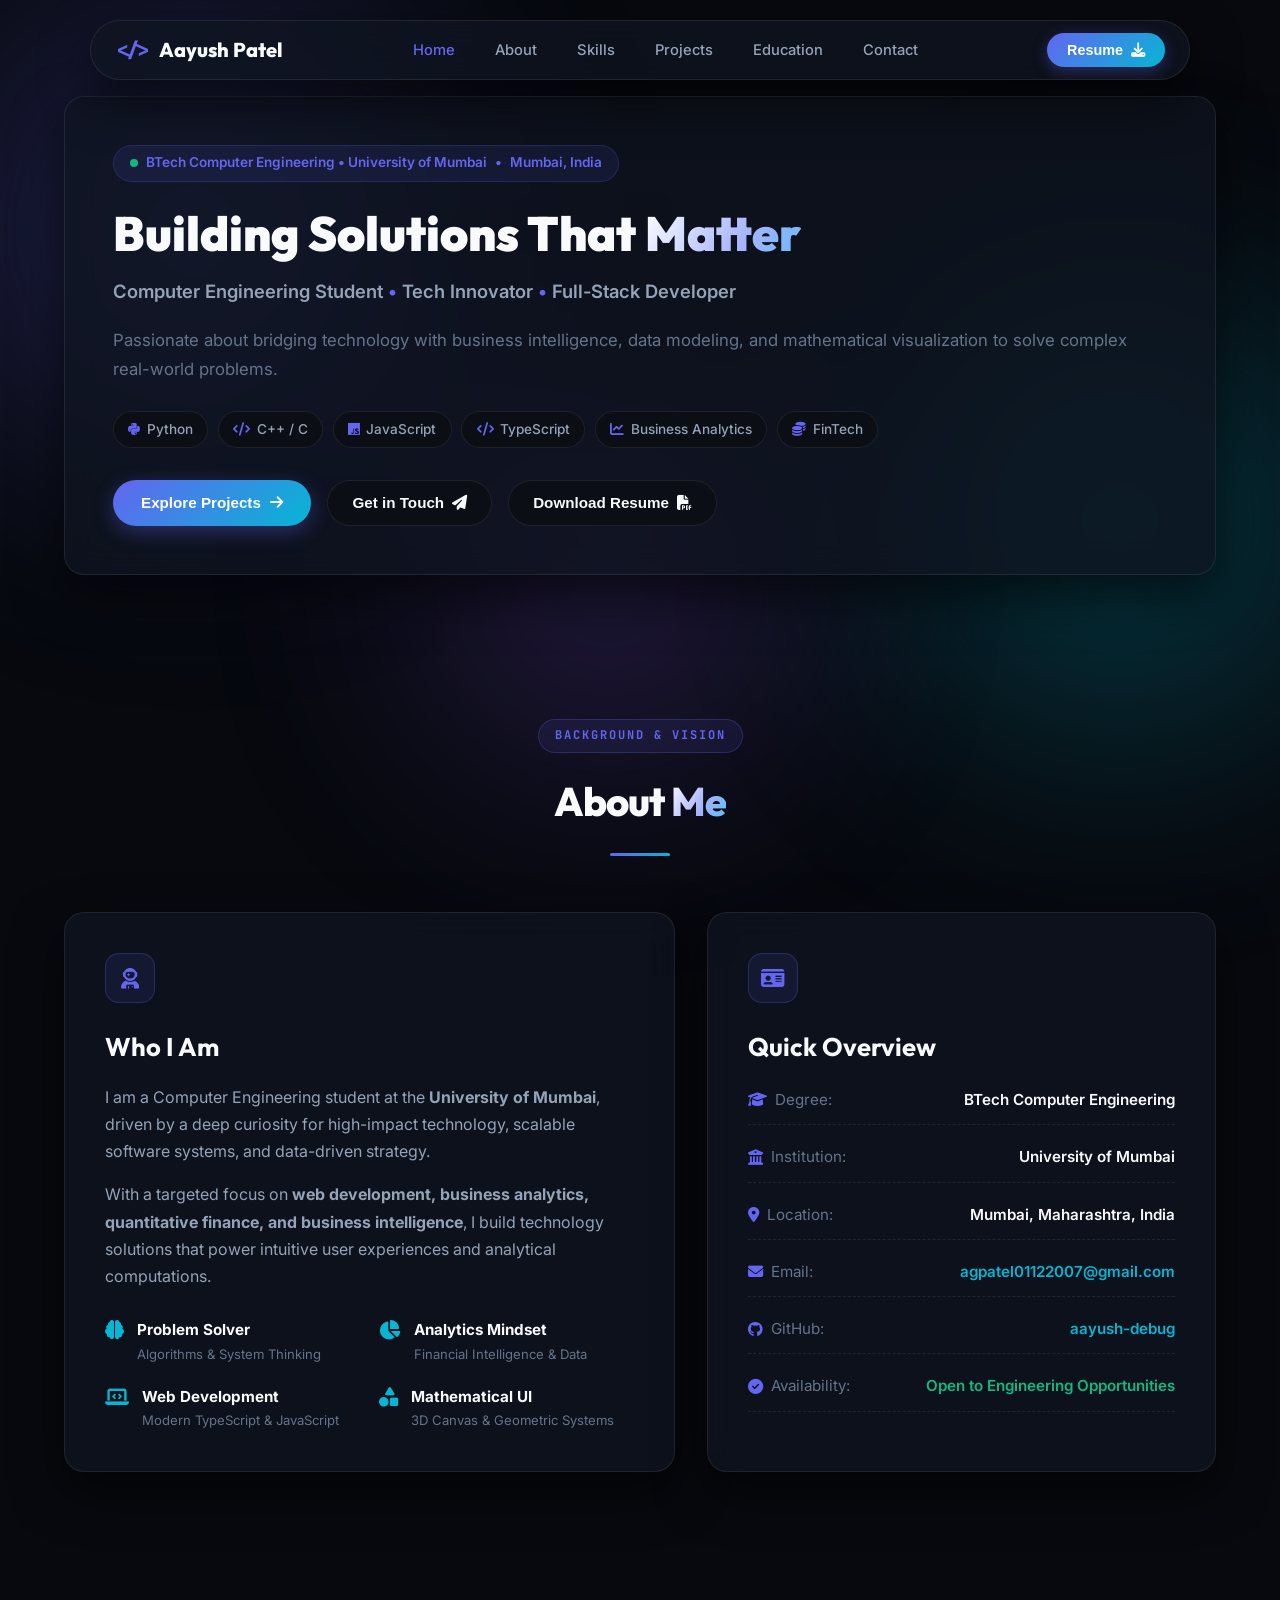
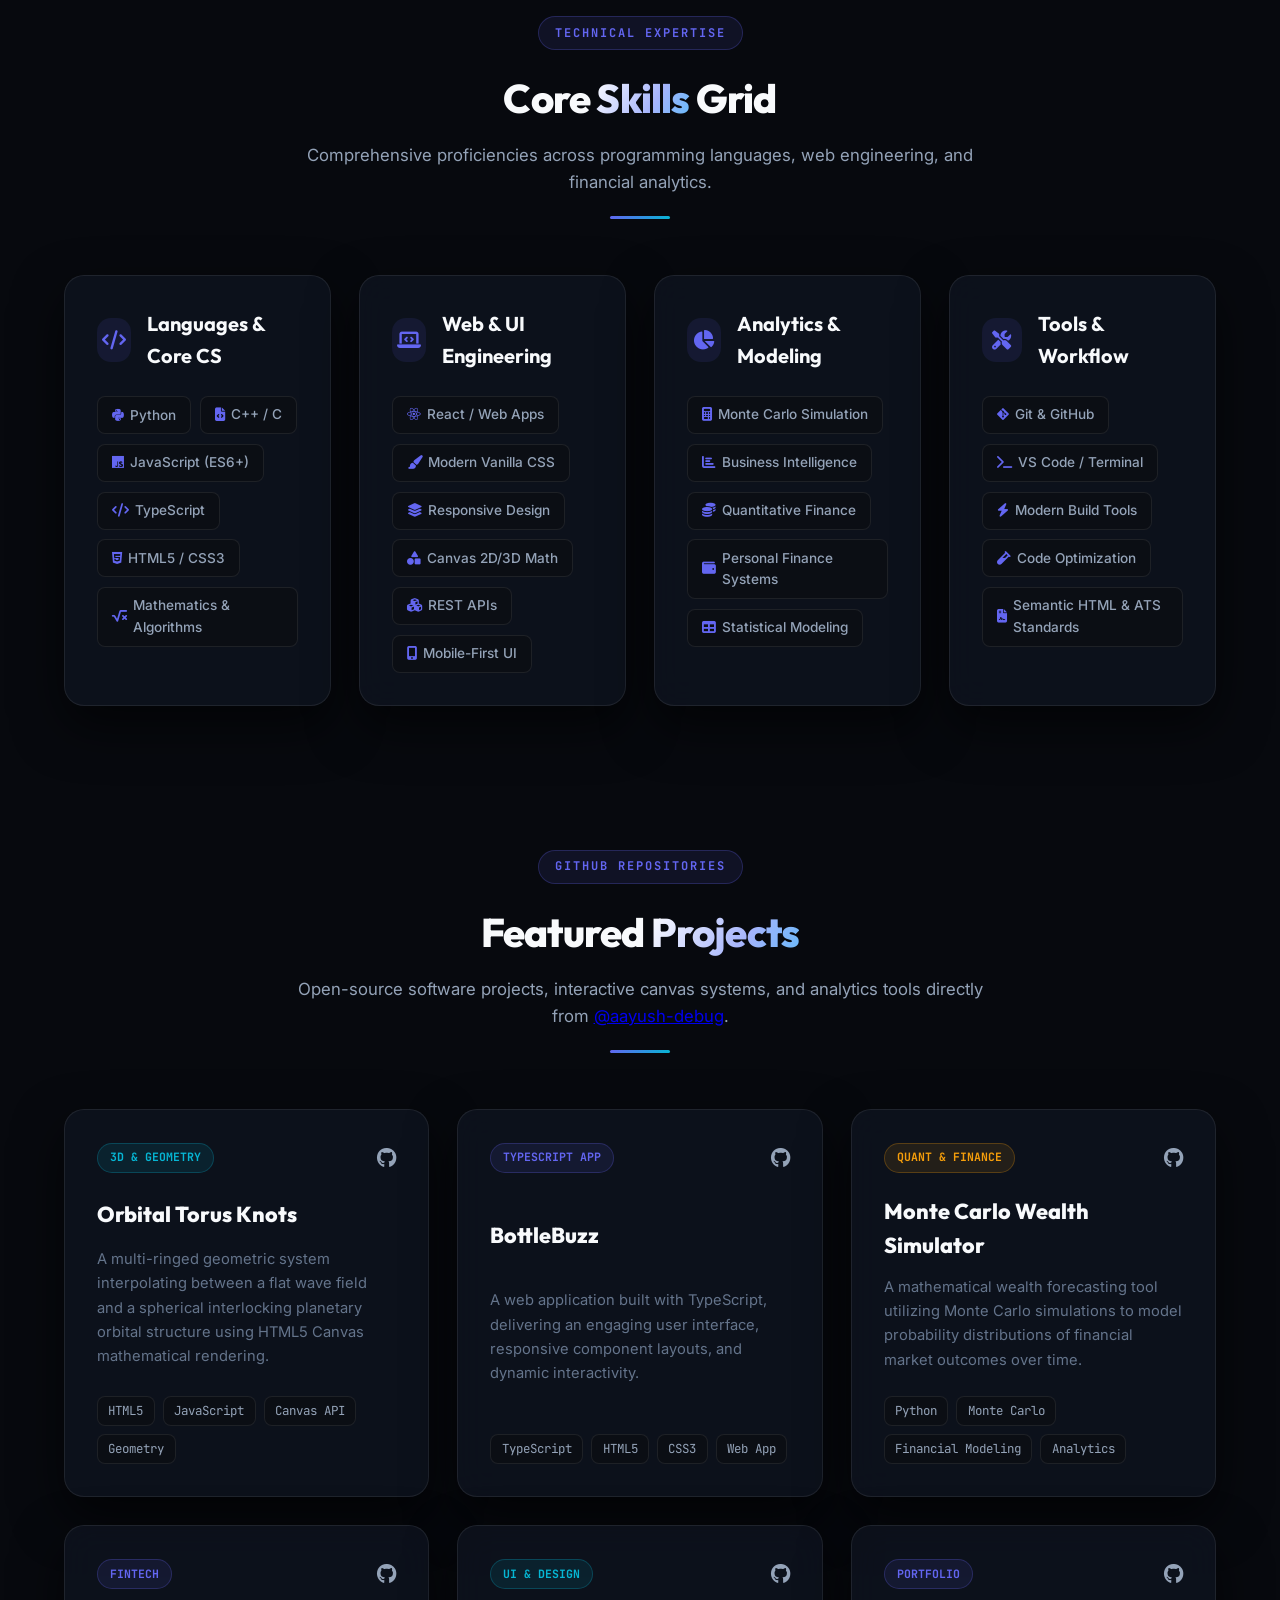
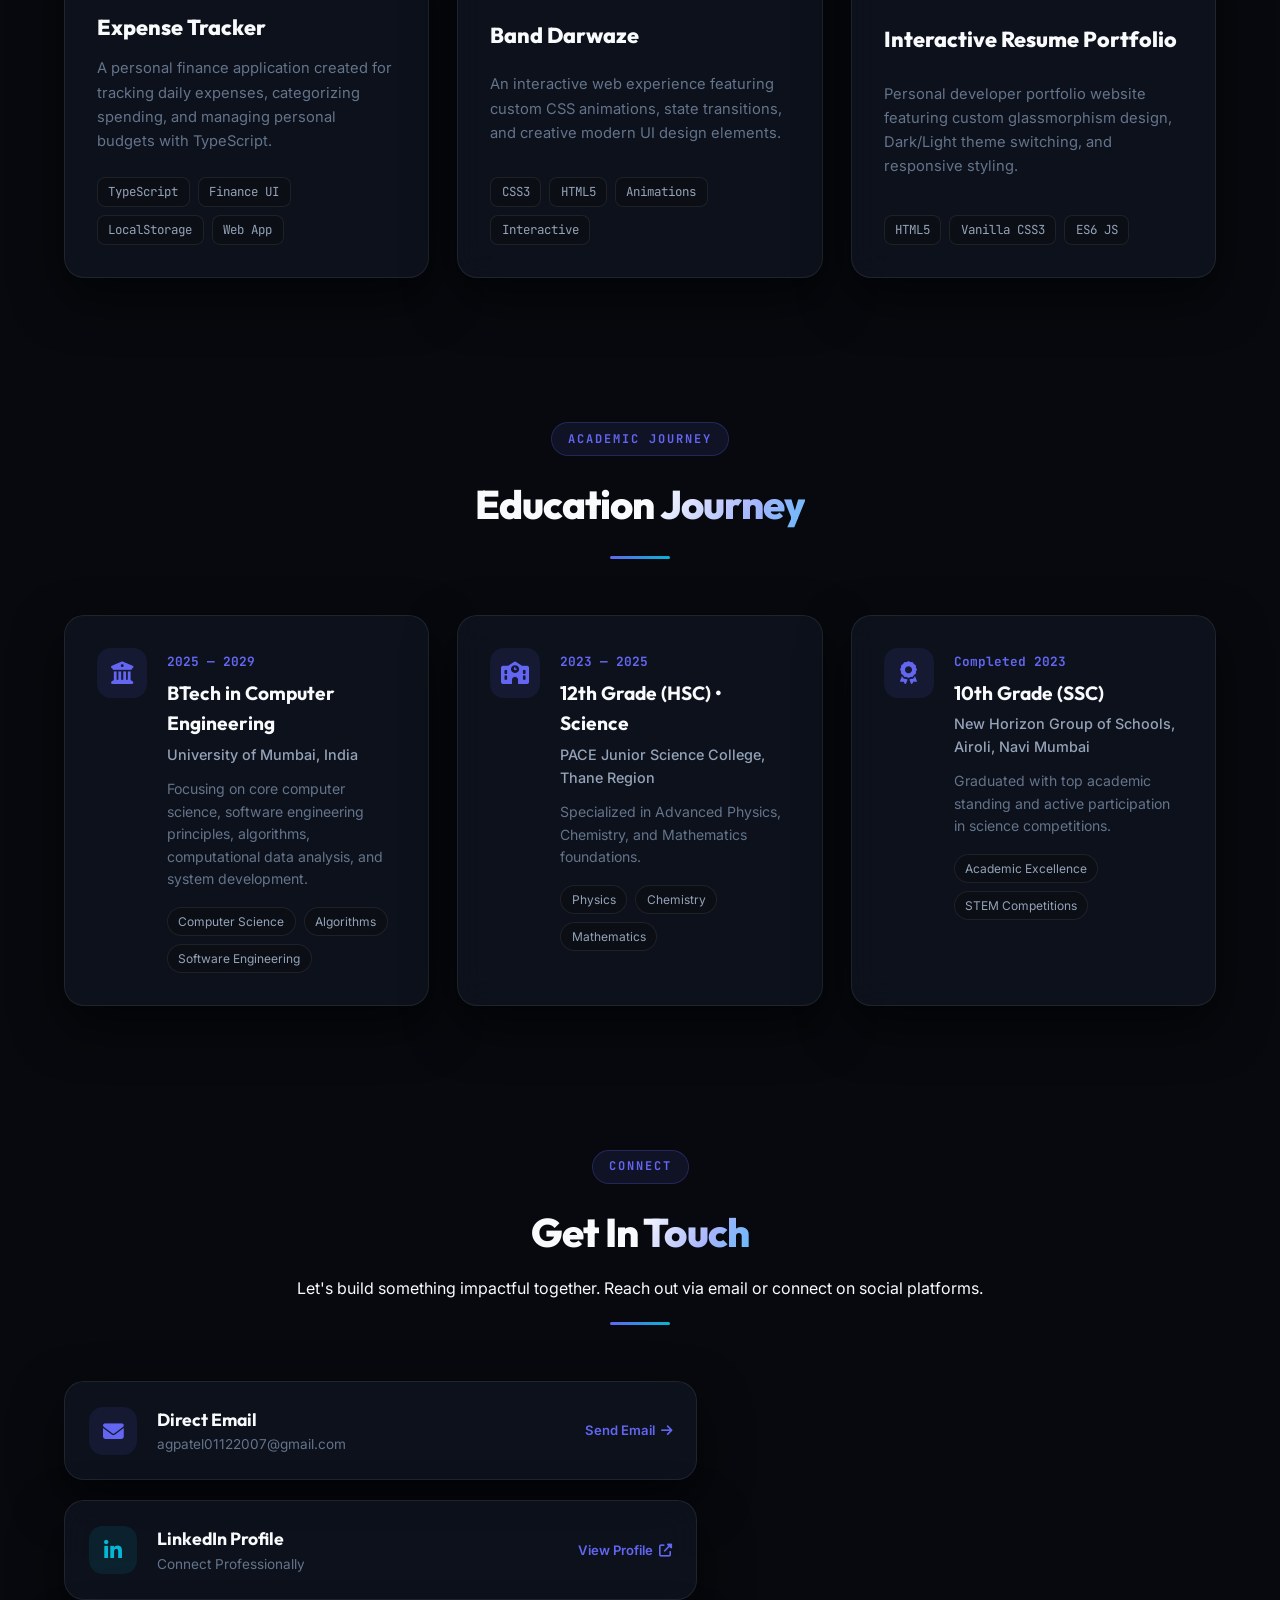
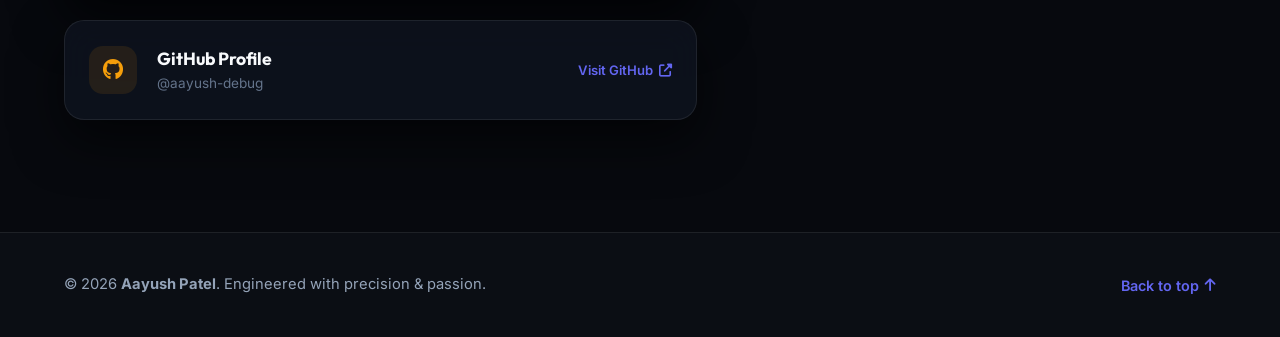
==== commit 9d7062f2: "refactor: remove theme toggle and contact form for streamlined design" ====
--- a/index.html
+++ b/index.html
@@ -49,11 +49,6 @@
                 </ul>
 
                 <div class="nav-actions">
-                    <!-- Dark / Light Theme Toggle Button -->
-                    <button class="theme-toggle-btn" id="theme-toggle" aria-label="Toggle light and dark mode" title="Toggle theme">
-                        <i class="fas fa-moon" id="theme-icon"></i>
-                    </button>
-
                     <button class="resume-btn glow-effect" onclick="downloadResume()">
                         <span>Resume</span>
                         <i class="fas fa-download"></i>
@@ -490,36 +485,6 @@
                 </div>
 
                 <div class="contact-wrapper">
-                    <!-- Contact Form -->
-                    <div class="contact-form-card glass-card spotlight-card">
-                        <h3>Send a Message</h3>
-                        <form id="contact-form" class="contact-form" onsubmit="handleFormSubmit(event)">
-                            <div class="form-row">
-                                <div class="form-group">
-                                    <label for="form-name">Full Name *</label>
-                                    <input type="text" id="form-name" name="name" required placeholder="Your Name">
-                                </div>
-                                <div class="form-group">
-                                    <label for="form-email">Email Address *</label>
-                                    <input type="email" id="form-email" name="email" required placeholder="your.email@example.com">
-                                </div>
-                            </div>
-                            <div class="form-group">
-                                <label for="form-subject">Subject</label>
-                                <input type="text" id="form-subject" name="subject" placeholder="Subject / Project Inquiry">
-                            </div>
-                            <div class="form-group">
-                                <label for="form-message">Message *</label>
-                                <textarea id="form-message" name="message" rows="5" required placeholder="Write your message here..."></textarea>
-                            </div>
-                            <button type="submit" class="cta-button primary-btn glow-effect form-submit-btn">
-                                <span>Send Message</span>
-                                <i class="fas fa-paper-plane"></i>
-                            </button>
-                            <div id="form-status" class="form-status-msg" style="display: none;"></div>
-                        </form>
-                    </div>
-
                     <!-- Direct Social Cards -->
                     <div class="contact-cards-column">
                         <!-- Email Card -->
--- a/style.css
+++ b/style.css
@@ -51,27 +51,7 @@
     --radius-full: 9999px;
 }
 
-/* --- 2. LIGHT MODE OVERRIDES --- */
-[data-theme="light"] {
-    --bg-primary: #f8fafc;
-    --bg-secondary: #f1f5f9;
-    --bg-card: rgba(255, 255, 255, 0.85);
-    --bg-card-hover: rgba(255, 255, 255, 0.98);
-    --bg-glass-input: rgba(241, 245, 249, 0.9);
-    
-    --border-glass: rgba(148, 163, 184, 0.2);
-    --border-glass-hover: rgba(99, 102, 241, 0.5);
-    --glass-shadow: 0 10px 30px rgba(148, 163, 184, 0.2);
-    --inset-glow: inset 0 1px 0 rgba(255, 255, 255, 0.9);
-    
-    --gradient-shimmer: linear-gradient(120deg, #0f172a 0%, #4338ca 35%, #0284c7 70%, #0f172a 100%);
-    
-    --text-primary: #0f172a;
-    --text-secondary: #334155;
-    --text-muted: #64748b;
-}
-
-/* --- 3. GLOBAL RESET & BASE STYLES --- */
+/* --- 2. GLOBAL RESET & BASE STYLES --- */
 * {
     margin: 0;
     padding: 0;
@@ -1302,10 +1282,9 @@
     }
 
     .nav-actions {
-        width: 100%;
-        justify-content: flex-end;
-        flex-wrap: wrap;
-        gap: 0.75rem;
+        display: flex;
+        gap: 0.5rem;
+        order: -1;
     }
 
     .mobile-toggle {
@@ -1359,9 +1338,14 @@
         flex-direction: column;
     }
 
-    .home-buttons button,
+    .home-buttons button {
+        width: 100%;
+    }
+
     .resume-btn {
-        width: 100%;
+        width: auto;
+        padding: 0.45rem 0.9rem;
+        font-size: 0.8rem;
     }
 
     .tech-pills {
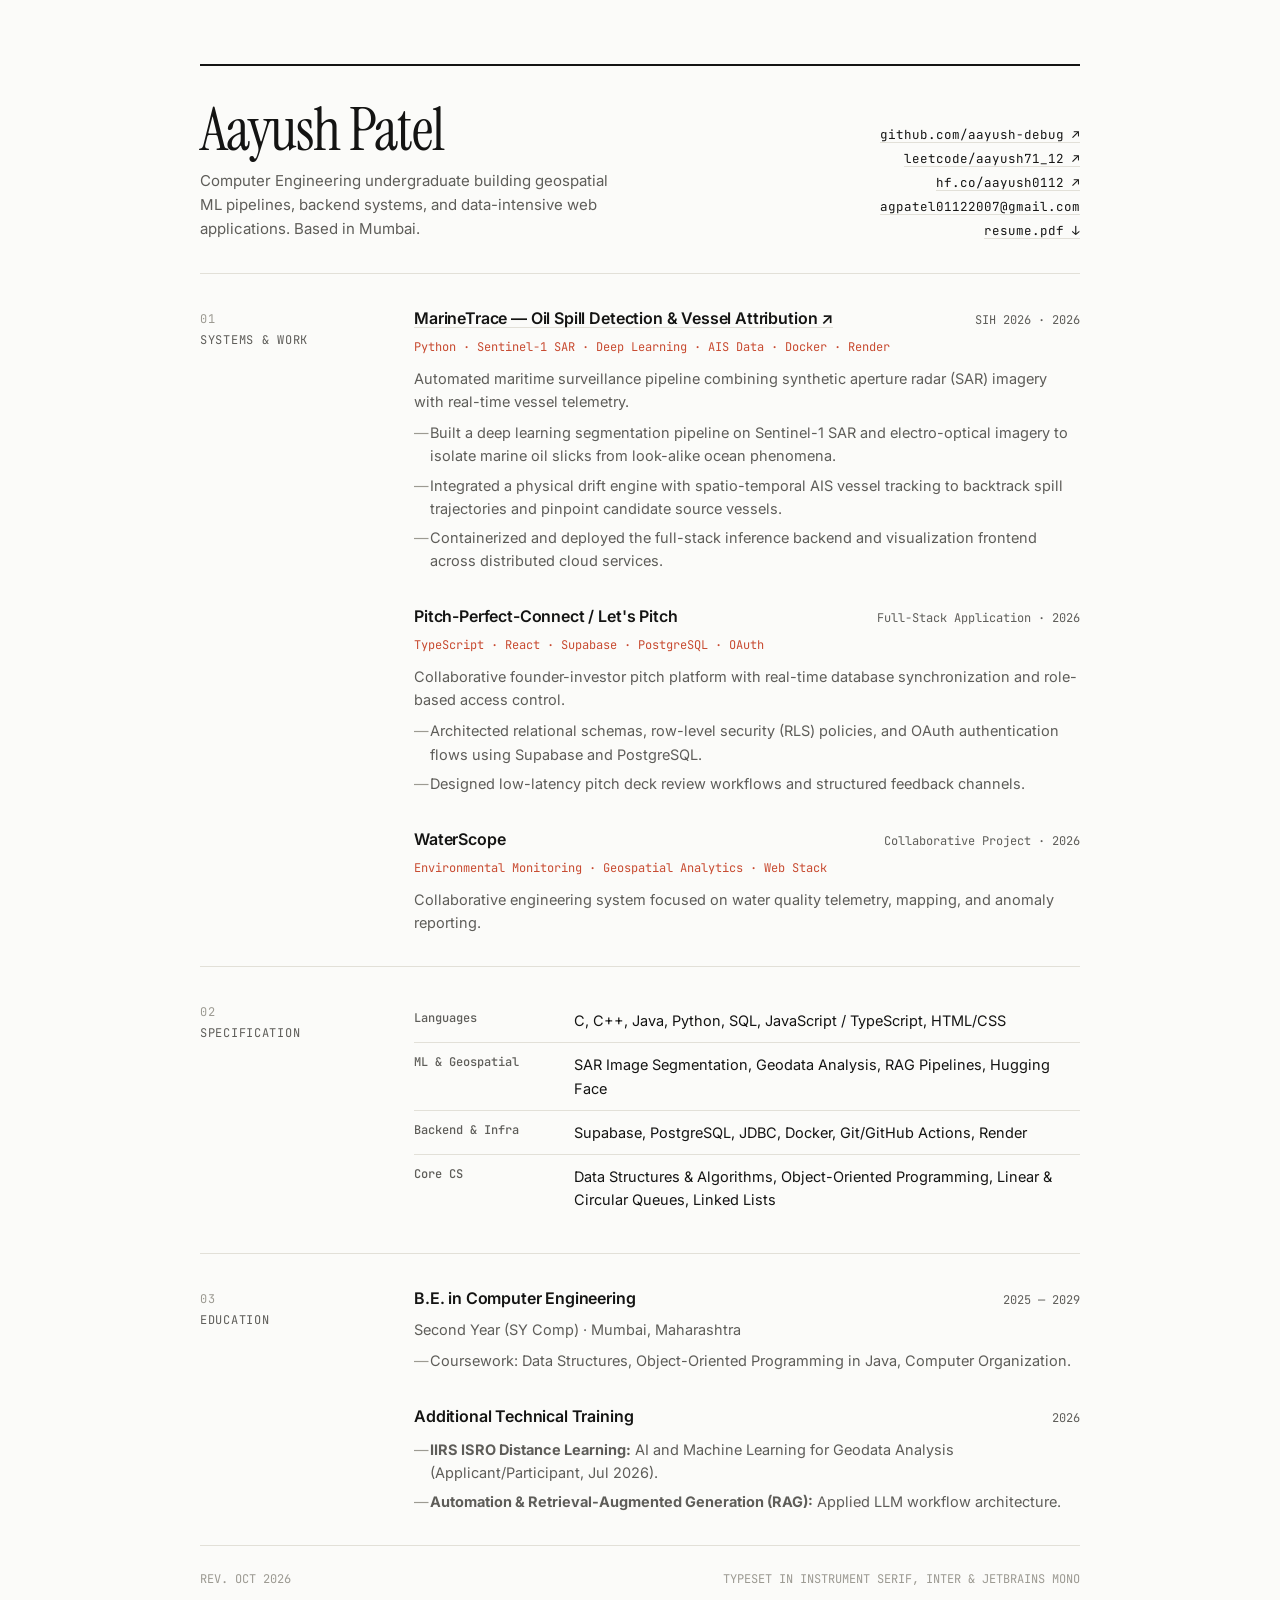
==== commit 995cbf12: "feat: modernize resume layout, update generator backend, and refresh PDF" ====
--- a/index.html
+++ b/index.html
@@ -1,547 +1,460 @@
 <!DOCTYPE html>
-<html lang="en" data-theme="dark">
-
+<html lang="en">
 <head>
-    <meta charset="UTF-8">
-    <meta name="viewport" content="width=device-width, initial-scale=1.0">
-    <meta name="description" content="Aayush Patel - Computer Engineering Student, Software Developer & Tech Innovator based in Mumbai, India. Portfolio featuring engineering projects, core skills, education, and contact details.">
-    <meta name="author" content="Aayush Patel">
-    <meta name="keywords" content="Aayush Patel, Resume, Portfolio, Computer Engineer, Software Developer, Python, JavaScript, TypeScript, Business Analytics, Mumbai">
-    <title>Aayush Patel | Computer Engineering Student & Portfolio</title>
-    
-    <!-- Google Fonts -->
-    <link rel="preconnect" href="https://fonts.googleapis.com">
-    <link rel="preconnect" href="https://fonts.gstatic.com" crossorigin>
-    <link href="https://fonts.googleapis.com/css2?family=Inter:wght@300;400;500;600;700&family=JetBrains+Mono:wght@400;500;700&family=Outfit:wght@400;500;600;700;800;900&display=swap" rel="stylesheet">
-    
-    <!-- Font Awesome Icons -->
-    <link rel="stylesheet" href="https://cdnjs.cloudflare.com/ajax/libs/font-awesome/6.5.1/css/all.min.css">
-    
-    <!-- Custom CSS -->
-    <link rel="stylesheet" href="style.css">
+  <meta charset="UTF-8" />
+  <meta name="viewport" content="width=device-width, initial-scale=1.0" />
+  <title>Aayush Patel — Software & ML Engineering</title>
+  <link rel="preconnect" href="https://fonts.googleapis.com">
+  <link rel="preconnect" href="https://fonts.gstatic.com" crossorigin>
+  <link href="https://fonts.googleapis.com/css2?family=Instrument+Serif:ital@0;1&family=Inter:wght@400;500;600&family=JetBrains+Mono:wght@400;500&display=swap" rel="stylesheet">
+  <style>
+    :root {
+      --bg: #FBFBF9;
+      --ink: #141413;
+      --ink-muted: #5E5D59;
+      --ink-faint: #9C9A92;
+      --rule: #E2E0D8;
+      --accent: #C84B31;
+      --mono: 'JetBrains Mono', monospace;
+      --sans: 'Inter', -apple-system, BlinkMacSystemFont, sans-serif;
+      --serif: 'Instrument Serif', Georgia, serif;
+    }
+
+    @media (prefers-color-scheme: dark) {
+      :root {
+        --bg: #111110;
+        --ink: #EDEDEC;
+        --ink-muted: #9B9A97;
+        --ink-faint: #605F5B;
+        --rule: #262624;
+        --accent: #E06D53;
+      }
+    }
+
+    * {
+      box-sizing: border-box;
+      margin: 0;
+      padding: 0;
+    }
+
+    body {
+      background-color: var(--bg);
+      color: var(--ink);
+      font-family: var(--sans);
+      font-size: 15px;
+      line-height: 1.6;
+      -webkit-font-smoothing: antialiased;
+      padding: 0 24px;
+    }
+
+    /* Structural Container */
+    .sheet {
+      max-width: 880px;
+      margin: 64px auto 96px;
+      border-top: 2px solid var(--ink);
+    }
+
+    /* Header / Masthead */
+    header {
+      padding: 36px 0 32px;
+      border-bottom: 1px solid var(--rule);
+      display: grid;
+      grid-template-columns: 1fr auto;
+      gap: 24px;
+      align-items: end;
+    }
+
+    .name {
+      font-family: var(--serif);
+      font-size: clamp(2.5rem, 5vw, 3.75rem);
+      font-weight: 400;
+      line-height: 0.95;
+      letter-spacing: -0.02em;
+    }
+
+    .subtitle {
+      margin-top: 10px;
+      color: var(--ink-muted);
+      font-size: 15px;
+      max-width: 46ch;
+    }
+
+    .meta-links {
+      font-family: var(--mono);
+      font-size: 12.5px;
+      text-align: right;
+      display: flex;
+      flex-direction: column;
+      gap: 4px;
+    }
+
+    a {
+      color: var(--ink);
+      text-decoration: underline;
+      text-decoration-color: var(--rule);
+      text-underline-offset: 3px;
+      transition: text-decoration-color 0.15s ease, color 0.15s ease;
+    }
+
+    a:hover {
+      color: var(--accent);
+      text-decoration-color: var(--accent);
+    }
+
+    /* Asymmetric Section Grid */
+    .section {
+      display: grid;
+      grid-template-columns: 190px 1fr;
+      padding: 32px 0;
+      border-bottom: 1px solid var(--rule);
+      gap: 24px;
+    }
+
+    .section-label {
+      font-family: var(--mono);
+      font-size: 12px;
+      text-transform: uppercase;
+      letter-spacing: 0.06em;
+      color: var(--ink-muted);
+      padding-top: 4px;
+    }
+
+    .section-label span {
+      display: block;
+      color: var(--ink-faint);
+      margin-bottom: 2px;
+    }
+
+    /* Entries */
+    .entry-list {
+      display: flex;
+      flex-direction: column;
+      gap: 32px;
+    }
+
+    .entry-header {
+      display: flex;
+      justify-content: space-between;
+      align-items: baseline;
+      gap: 16px;
+      margin-bottom: 6px;
+    }
+
+    .entry-title {
+      font-weight: 600;
+      font-size: 16px;
+      letter-spacing: -0.01em;
+    }
+
+    .entry-meta {
+      font-family: var(--mono);
+      font-size: 12px;
+      color: var(--ink-muted);
+      white-space: nowrap;
+    }
+
+    .entry-stack {
+      font-family: var(--mono);
+      font-size: 12px;
+      color: var(--accent);
+      margin-bottom: 10px;
+    }
+
+    .entry-body {
+      color: var(--ink-muted);
+      font-size: 14.5px;
+    }
+
+    .entry-body ul {
+      list-style: none;
+      margin-top: 8px;
+      display: flex;
+      flex-direction: column;
+      gap: 6px;
+    }
+
+    .entry-body li {
+      position: relative;
+      padding-left: 16px;
+    }
+
+    .entry-body li::before {
+      content: "—";
+      position: absolute;
+      left: 0;
+      color: var(--ink-faint);
+    }
+
+    /* Technical Index Table */
+    .spec-table {
+      width: 100%;
+      border-collapse: collapse;
+    }
+
+    .spec-table tr {
+      border-bottom: 1px solid var(--rule);
+    }
+
+    .spec-table tr:last-child {
+      border-bottom: none;
+    }
+
+    .spec-table th {
+      font-family: var(--mono);
+      font-size: 12px;
+      font-weight: 500;
+      color: var(--ink-muted);
+      text-align: left;
+      padding: 10px 16px 10px 0;
+      width: 160px;
+      vertical-align: top;
+    }
+
+    .spec-table td {
+      padding: 10px 0;
+      font-size: 14.5px;
+      color: var(--ink);
+    }
+
+    /* Footer */
+    footer {
+      padding-top: 24px;
+      display: flex;
+      justify-content: space-between;
+      font-family: var(--mono);
+      font-size: 12px;
+      color: var(--ink-faint);
+    }
+
+    /* Responsive Mobile Layout */
+    @media (max-width: 680px) {
+      .sheet {
+        margin: 32px auto 64px;
+      }
+      header {
+        grid-template-columns: 1fr;
+      }
+      .meta-links {
+        text-align: left;
+        flex-direction: row;
+        flex-wrap: wrap;
+        gap: 16px;
+      }
+      .section {
+        grid-template-columns: 1fr;
+        gap: 16px;
+      }
+      .entry-header {
+        flex-direction: column;
+        gap: 2px;
+      }
+    }
+
+    /* Clean PDF Print Styles */
+    @page {
+      size: A4 portrait;
+      margin: 14mm 16mm;
+    }
+
+    @media print {
+      :root {
+        --bg: #FFFFFF;
+        --ink: #141413;
+        --ink-muted: #3D3C39;
+        --ink-faint: #6B6962;
+        --rule: #D5D3CA;
+        --accent: #B83B22;
+      }
+      body {
+        background: #FFFFFF !important;
+        color: #141413 !important;
+        padding: 0 !important;
+        font-size: 13.5px;
+        line-height: 1.5;
+      }
+      .sheet {
+        margin: 0 !important;
+        max-width: 100% !important;
+        border-top: 2px solid var(--ink) !important;
+      }
+      header {
+        padding: 14px 0 16px !important;
+      }
+      .section {
+        padding: 18px 0 !important;
+        gap: 20px !important;
+      }
+      .entry-list {
+        gap: 16px !important;
+      }
+      .spec-table th, .spec-table td {
+        padding: 7px 0 !important;
+      }
+      .section-break-print {
+        break-before: page;
+        page-break-before: always;
+      }
+      a {
+        text-decoration: none !important;
+        color: inherit !important;
+      }
+      .entry, .spec-table tr, .section-label, header, footer {
+        break-inside: avoid;
+        page-break-inside: avoid;
+      }
+      .no-print {
+        display: none !important;
+      }
+    }
+  </style>
 </head>
-
 <body>
-    <!-- Background Ambient Glow Orbs -->
-    <div class="ambient-glow orb-1"></div>
-    <div class="ambient-glow orb-2"></div>
-    <div class="ambient-glow orb-3"></div>
-
-    <!-- Navigation Bar -->
-    <header class="navbar-wrapper">
-        <nav class="navbar glass-card" aria-label="Main Navigation">
-            <div class="nav-container">
-                <a href="#home" class="logo" onclick="scrollToSection('home'); return false;">
-                    <span class="logo-accent">&lt;/&gt;</span> Aayush Patel
-                </a>
-                
-                <div class="mobile-toggle" id="mobile-toggle" aria-label="Toggle navigation menu" role="button" tabindex="0">
-                    <i class="fas fa-bars"></i>
-                </div>
-
-                <ul class="nav-menu" id="nav-menu">
-                    <li><a href="#home" class="nav-link active" onclick="scrollToSection('home'); return false;">Home</a></li>
-                    <li><a href="#about" class="nav-link" onclick="scrollToSection('about'); return false;">About</a></li>
-                    <li><a href="#skills" class="nav-link" onclick="scrollToSection('skills'); return false;">Skills</a></li>
-                    <li><a href="#projects" class="nav-link" onclick="scrollToSection('projects'); return false;">Projects</a></li>
-                    <li><a href="#education" class="nav-link" onclick="scrollToSection('education'); return false;">Education</a></li>
-                    <li><a href="#contact" class="nav-link" onclick="scrollToSection('contact'); return false;">Contact</a></li>
-                </ul>
-
-                <div class="nav-actions">
-                    <button class="resume-btn glow-effect" onclick="downloadResume()">
-                        <span>Resume</span>
-                        <i class="fas fa-download"></i>
-                    </button>
-                </div>
-            </div>
-        </nav>
+
+  <main class="sheet">
+    <!-- MASTHEAD -->
+    <header>
+      <div>
+        <h1 class="name">Aayush Patel</h1>
+        <p class="subtitle">
+          Computer Engineering undergraduate building geospatial ML pipelines, backend systems, and data-intensive web applications. Based in Mumbai.
+        </p>
+      </div>
+      <nav class="meta-links">
+        <a href="https://github.com/aayush-debug" target="_blank" rel="noopener">github.com/aayush-debug ↗</a>
+        <a href="https://leetcode.com/u/aayush71_12/" target="_blank" rel="noopener">leetcode/aayush71_12 ↗</a>
+        <a href="https://huggingface.co/aayush0112" target="_blank" rel="noopener">hf.co/aayush0112 ↗</a>
+        <a href="mailto:agpatel01122007@gmail.com">agpatel01122007@gmail.com</a>
+        <a href="resume.pdf" download="Aayush_Patel_Resume.pdf" class="no-print">resume.pdf ↓</a>
+      </nav>
     </header>
 
-    <!-- Main Content Area -->
-    <main>
-        <!-- Hero Introduction Section (Ultra-clean Text Focus, Photo Removed as requested) -->
-        <section id="home" class="section home-section">
-            <div class="container">
-                <div class="home-content glass-card spotlight-card hero-wide-card">
-                    <div class="status-pill">
-                        <span class="pulse-dot"></span>
-                        <span>BTech Computer Engineering &bull; University of Mumbai</span>
-                        <span class="divider-dot">&bull;</span>
-                        <span>Mumbai, India</span>
-                    </div>
-
-                    <h1 class="main-title">
-                        Building Solutions That <span class="shimmer-text">Matter</span>
-                    </h1>
-
-                    <p class="subtitle">
-                        Computer Engineering Student <span class="divider-dot">&bull;</span> Tech Innovator <span class="divider-dot">&bull;</span> Full-Stack Developer
-                    </p>
-
-                    <p class="intro-text">
-                        Passionate about bridging technology with business intelligence, data modeling, and mathematical visualization to solve complex real-world problems.
-                    </p>
-
-                    <!-- Tech Stack Pills -->
-                    <div class="tech-pills">
-                        <span class="pill"><i class="fab fa-python"></i> Python</span>
-                        <span class="pill"><i class="fas fa-code"></i> C++ / C</span>
-                        <span class="pill"><i class="fab fa-js"></i> JavaScript</span>
-                        <span class="pill"><i class="fas fa-code"></i> TypeScript</span>
-                        <span class="pill"><i class="fas fa-chart-line"></i> Business Analytics</span>
-                        <span class="pill"><i class="fas fa-coins"></i> FinTech</span>
-                    </div>
-
-                    <div class="home-buttons">
-                        <button class="cta-button primary-btn glow-effect" onclick="scrollToSection('projects')">
-                            <span>Explore Projects</span>
-                            <i class="fas fa-arrow-right"></i>
-                        </button>
-                        <button class="secondary-btn glow-effect" onclick="scrollToSection('contact')">
-                            <span>Get in Touch</span>
-                            <i class="fas fa-paper-plane"></i>
-                        </button>
-                        <button class="secondary-btn glow-effect" onclick="downloadResume()">
-                            <span>Download Resume</span>
-                            <i class="fas fa-file-pdf"></i>
-                        </button>
-                    </div>
-                </div>
-            </div>
-        </section>
-
-        <!-- About Me Section -->
-        <section id="about" class="section about-section">
-            <div class="container">
-                <div class="section-header">
-                    <span class="section-badge">BACKGROUND &amp; VISION</span>
-                    <h2 class="section-title">About <span class="shimmer-text">Me</span></h2>
-                    <div class="header-line"></div>
-                </div>
-
-                <div class="about-grid">
-                    <!-- Bio Card -->
-                    <article class="about-bio glass-card spotlight-card">
-                        <div class="card-icon"><i class="fas fa-user-astronaut"></i></div>
-                        <h3>Who I Am</h3>
-                        <p>
-                            I am a Computer Engineering student at the <strong>University of Mumbai</strong>, driven by a deep curiosity for high-impact technology, scalable software systems, and data-driven strategy.
-                        </p>
-                        <p>
-                            With a targeted focus on <strong>web development, business analytics, quantitative finance, and business intelligence</strong>, I build technology solutions that power intuitive user experiences and analytical computations.
-                        </p>
-                        
-                        <div class="highlights-grid">
-                            <div class="highlight-item">
-                                <i class="fas fa-brain"></i>
-                                <div>
-                                    <h4>Problem Solver</h4>
-                                    <p>Algorithms &amp; System Thinking</p>
-                                </div>
-                            </div>
-                            <div class="highlight-item">
-                                <i class="fas fa-chart-pie"></i>
-                                <div>
-                                    <h4>Analytics Mindset</h4>
-                                    <p>Financial Intelligence &amp; Data</p>
-                                </div>
-                            </div>
-                            <div class="highlight-item">
-                                <i class="fas fa-laptop-code"></i>
-                                <div>
-                                    <h4>Web Development</h4>
-                                    <p>Modern TypeScript &amp; JavaScript</p>
-                                </div>
-                            </div>
-                            <div class="highlight-item">
-                                <i class="fas fa-shapes"></i>
-                                <div>
-                                    <h4>Mathematical UI</h4>
-                                    <p>3D Canvas &amp; Geometric Systems</p>
-                                </div>
-                            </div>
-                        </div>
-                    </article>
-
-                    <!-- Quick Overview Card -->
-                    <article class="about-facts glass-card spotlight-card">
-                        <div class="card-icon"><i class="fas fa-id-card"></i></div>
-                        <h3>Quick Overview</h3>
-                        <ul class="facts-list">
-                            <li>
-                                <span class="fact-label"><i class="fas fa-graduation-cap"></i> Degree:</span>
-                                <span class="fact-value">BTech Computer Engineering</span>
-                            </li>
-                            <li>
-                                <span class="fact-label"><i class="fas fa-university"></i> Institution:</span>
-                                <span class="fact-value">University of Mumbai</span>
-                            </li>
-                            <li>
-                                <span class="fact-label"><i class="fas fa-map-marker-alt"></i> Location:</span>
-                                <span class="fact-value">Mumbai, Maharashtra, India</span>
-                            </li>
-                            <li>
-                                <span class="fact-label"><i class="fas fa-envelope"></i> Email:</span>
-                                <span class="fact-value"><a href="mailto:agpatel01122007@gmail.com">agpatel01122007@gmail.com</a></span>
-                            </li>
-                            <li>
-                                <span class="fact-label"><i class="fab fa-github"></i> GitHub:</span>
-                                <span class="fact-value"><a href="https://github.com/aayush-debug" target="_blank" rel="noopener noreferrer">aayush-debug</a></span>
-                            </li>
-                            <li>
-                                <span class="fact-label"><i class="fas fa-check-circle"></i> Availability:</span>
-                                <span class="fact-value highlight-status">Open to Engineering Opportunities</span>
-                            </li>
-                        </ul>
-                    </article>
-                </div>
-            </div>
-        </section>
-
-        <!-- Core Skills Grid Section -->
-        <section id="skills" class="section skills-section">
-            <div class="container">
-                <div class="section-header">
-                    <span class="section-badge">TECHNICAL EXPERTISE</span>
-                    <h2 class="section-title">Core <span class="shimmer-text">Skills</span> Grid</h2>
-                    <p class="section-intro">Comprehensive proficiencies across programming languages, web engineering, and financial analytics.</p>
-                    <div class="header-line"></div>
-                </div>
-
-                <div class="skills-grid">
-                    <!-- Skill Category 1: Languages & Core CS -->
-                    <article class="skill-card glass-card spotlight-card">
-                        <div class="skill-header">
-                            <div class="skill-icon"><i class="fas fa-code"></i></div>
-                            <h3>Languages &amp; Core CS</h3>
-                        </div>
-                        <ul class="skill-tags">
-                            <li><i class="fab fa-python"></i> Python</li>
-                            <li><i class="fas fa-file-code"></i> C++ / C</li>
-                            <li><i class="fab fa-js"></i> JavaScript (ES6+)</li>
-                            <li><i class="fas fa-code"></i> TypeScript</li>
-                            <li><i class="fab fa-html5"></i> HTML5 / CSS3</li>
-                            <li><i class="fas fa-square-root-variable"></i> Mathematics &amp; Algorithms</li>
-                        </ul>
-                    </article>
-
-                    <!-- Skill Category 2: Web & Frameworks -->
-                    <article class="skill-card glass-card spotlight-card">
-                        <div class="skill-header">
-                            <div class="skill-icon"><i class="fas fa-laptop-code"></i></div>
-                            <h3>Web &amp; UI Engineering</h3>
-                        </div>
-                        <ul class="skill-tags">
-                            <li><i class="fab fa-react"></i> React / Web Apps</li>
-                            <li><i class="fas fa-paint-brush"></i> Modern Vanilla CSS</li>
-                            <li><i class="fas fa-layer-group"></i> Responsive Design</li>
-                            <li><i class="fas fa-shapes"></i> Canvas 2D/3D Math</li>
-                            <li><i class="fas fa-cubes"></i> REST APIs</li>
-                            <li><i class="fas fa-mobile-alt"></i> Mobile-First UI</li>
-                        </ul>
-                    </article>
-
-                    <!-- Skill Category 3: Analytics & Financial Engineering -->
-                    <article class="skill-card glass-card spotlight-card">
-                        <div class="skill-header">
-                            <div class="skill-icon"><i class="fas fa-chart-pie"></i></div>
-                            <h3>Analytics &amp; Modeling</h3>
-                        </div>
-                        <ul class="skill-tags">
-                            <li><i class="fas fa-calculator"></i> Monte Carlo Simulation</li>
-                            <li><i class="fas fa-chart-bar"></i> Business Intelligence</li>
-                            <li><i class="fas fa-coins"></i> Quantitative Finance</li>
-                            <li><i class="fas fa-wallet"></i> Personal Finance Systems</li>
-                            <li><i class="fas fa-table"></i> Statistical Modeling</li>
-                        </ul>
-                    </article>
-
-                    <!-- Skill Category 4: Tools & Developer Workflow -->
-                    <article class="skill-card glass-card spotlight-card">
-                        <div class="skill-header">
-                            <div class="skill-icon"><i class="fas fa-tools"></i></div>
-                            <h3>Tools &amp; Workflow</h3>
-                        </div>
-                        <ul class="skill-tags">
-                            <li><i class="fab fa-git-alt"></i> Git &amp; GitHub</li>
-                            <li><i class="fas fa-terminal"></i> VS Code / Terminal</li>
-                            <li><i class="fas fa-bolt"></i> Modern Build Tools</li>
-                            <li><i class="fas fa-vial"></i> Code Optimization</li>
-                            <li><i class="fas fa-file-contract"></i> Semantic HTML &amp; ATS Standards</li>
-                        </ul>
-                    </article>
-                </div>
-            </div>
-        </section>
-
-        <!-- Featured Projects Section (Directly from GitHub @aayush-debug) -->
-        <section id="projects" class="section projects-section">
-            <div class="container">
-                <div class="section-header">
-                    <span class="section-badge">GITHUB REPOSITORIES</span>
-                    <h2 class="section-title">Featured <span class="shimmer-text">Projects</span></h2>
-                    <p class="section-intro">Open-source software projects, interactive canvas systems, and analytics tools directly from <a href="https://github.com/aayush-debug" target="_blank" rel="noopener noreferrer">@aayush-debug</a>.</p>
-                    <div class="header-line"></div>
-                </div>
-
-                <div class="projects-grid">
-                    <!-- Project Card 1: Orbital Torus Knots -->
-                    <article class="project-card glass-card spotlight-card">
-                        <div class="project-header">
-                            <span class="project-tag tag-accent">3D &amp; GEOMETRY</span>
-                            <div class="project-links">
-                                <a href="https://github.com/aayush-debug/Orbital-Torus-knots" target="_blank" rel="noopener noreferrer" aria-label="GitHub Repository"><i class="fab fa-github"></i></a>
-                            </div>
-                        </div>
-                        <h3 class="project-title">Orbital Torus Knots</h3>
-                        <p class="project-description">
-                            A multi-ringed geometric system interpolating between a flat wave field and a spherical interlocking planetary orbital structure using HTML5 Canvas mathematical rendering.
-                        </p>
-                        <div class="project-tech">
-                            <span>HTML5</span>
-                            <span>JavaScript</span>
-                            <span>Canvas API</span>
-                            <span>Geometry</span>
-                        </div>
-                    </article>
-
-                    <!-- Project Card 2: BottleBuzz -->
-                    <article class="project-card glass-card spotlight-card">
-                        <div class="project-header">
-                            <span class="project-tag tag-primary">TYPESCRIPT APP</span>
-                            <div class="project-links">
-                                <a href="https://github.com/aayush-debug/BottleBuzz" target="_blank" rel="noopener noreferrer" aria-label="GitHub Repository"><i class="fab fa-github"></i></a>
-                            </div>
-                        </div>
-                        <h3 class="project-title">BottleBuzz</h3>
-                        <p class="project-description">
-                            A web application built with TypeScript, delivering an engaging user interface, responsive component layouts, and dynamic interactivity.
-                        </p>
-                        <div class="project-tech">
-                            <span>TypeScript</span>
-                            <span>HTML5</span>
-                            <span>CSS3</span>
-                            <span>Web App</span>
-                        </div>
-                    </article>
-
-                    <!-- Project Card 3: Monte Carlo Wealth Simulator -->
-                    <article class="project-card glass-card spotlight-card">
-                        <div class="project-header">
-                            <span class="project-tag tag-muted">QUANT &amp; FINANCE</span>
-                            <div class="project-links">
-                                <a href="https://github.com/aayush-debug/Monte-Carlo-Wealth-Simulator" target="_blank" rel="noopener noreferrer" aria-label="GitHub Repository"><i class="fab fa-github"></i></a>
-                            </div>
-                        </div>
-                        <h3 class="project-title">Monte Carlo Wealth Simulator</h3>
-                        <p class="project-description">
-                            A mathematical wealth forecasting tool utilizing Monte Carlo simulations to model probability distributions of financial market outcomes over time.
-                        </p>
-                        <div class="project-tech">
-                            <span>Python</span>
-                            <span>Monte Carlo</span>
-                            <span>Financial Modeling</span>
-                            <span>Analytics</span>
-                        </div>
-                    </article>
-
-                    <!-- Project Card 4: Expense Tracker -->
-                    <article class="project-card glass-card spotlight-card">
-                        <div class="project-header">
-                            <span class="project-tag tag-primary">FINTECH</span>
-                            <div class="project-links">
-                                <a href="https://github.com/aayush-debug/expense-tracker" target="_blank" rel="noopener noreferrer" aria-label="GitHub Repository"><i class="fab fa-github"></i></a>
-                            </div>
-                        </div>
-                        <h3 class="project-title">Expense Tracker</h3>
-                        <p class="project-description">
-                            A personal finance application created for tracking daily expenses, categorizing spending, and managing personal budgets with TypeScript.
-                        </p>
-                        <div class="project-tech">
-                            <span>TypeScript</span>
-                            <span>Finance UI</span>
-                            <span>LocalStorage</span>
-                            <span>Web App</span>
-                        </div>
-                    </article>
-
-                    <!-- Project Card 5: Band Darwaze -->
-                    <article class="project-card glass-card spotlight-card">
-                        <div class="project-header">
-                            <span class="project-tag tag-accent">UI &amp; DESIGN</span>
-                            <div class="project-links">
-                                <a href="https://github.com/aayush-debug/band-darwaze" target="_blank" rel="noopener noreferrer" aria-label="GitHub Repository"><i class="fab fa-github"></i></a>
-                            </div>
-                        </div>
-                        <h3 class="project-title">Band Darwaze</h3>
-                        <p class="project-description">
-                            An interactive web experience featuring custom CSS animations, state transitions, and creative modern UI design elements.
-                        </p>
-                        <div class="project-tech">
-                            <span>CSS3</span>
-                            <span>HTML5</span>
-                            <span>Animations</span>
-                            <span>Interactive</span>
-                        </div>
-                    </article>
-
-                    <!-- Project Card 6: Interactive Resume Portfolio -->
-                    <article class="project-card glass-card spotlight-card">
-                        <div class="project-header">
-                            <span class="project-tag tag-primary">PORTFOLIO</span>
-                            <div class="project-links">
-                                <a href="https://github.com/aayush-debug/Resume" target="_blank" rel="noopener noreferrer" aria-label="GitHub Repository"><i class="fab fa-github"></i></a>
-                            </div>
-                        </div>
-                        <h3 class="project-title">Interactive Resume Portfolio</h3>
-                        <p class="project-description">
-                            Personal developer portfolio website featuring custom glassmorphism design, Dark/Light theme switching, and responsive styling.
-                        </p>
-                        <div class="project-tech">
-                            <span>HTML5</span>
-                            <span>Vanilla CSS3</span>
-                            <span>ES6 JS</span>
-                        </div>
-                    </article>
-                </div>
-            </div>
-        </section>
-
-        <!-- Education Section -->
-        <section id="education" class="section education-section">
-            <div class="container">
-                <div class="section-header">
-                    <span class="section-badge">ACADEMIC JOURNEY</span>
-                    <h2 class="section-title">Education <span class="shimmer-text">Journey</span></h2>
-                    <div class="header-line"></div>
-                </div>
-
-                <div class="education-grid">
-                    <!-- Degree 1 -->
-                    <article class="education-card glass-card spotlight-card">
-                        <div class="edu-icon"><i class="fas fa-university"></i></div>
-                        <div class="edu-details">
-                            <span class="timeline-year">2025 &mdash; 2029</span>
-                            <h3>BTech in Computer Engineering</h3>
-                            <p class="institution">University of Mumbai, India</p>
-                            <p class="edu-desc">
-                                Focusing on core computer science, software engineering principles, algorithms, computational data analysis, and system development.
-                            </p>
-                            <div class="edu-badges">
-                                <span>Computer Science</span>
-                                <span>Algorithms</span>
-                                <span>Software Engineering</span>
-                            </div>
-                        </div>
-                    </article>
-
-                    <!-- Degree 2 -->
-                    <article class="education-card glass-card spotlight-card">
-                        <div class="edu-icon"><i class="fas fa-school"></i></div>
-                        <div class="edu-details">
-                            <span class="timeline-year">2023 &mdash; 2025</span>
-                            <h3>12th Grade (HSC) &bull; Science</h3>
-                            <p class="institution">PACE Junior Science College, Thane Region</p>
-                            <p class="edu-desc">
-                                Specialized in Advanced Physics, Chemistry, and Mathematics foundations.
-                            </p>
-                            <div class="edu-badges">
-                                <span>Physics</span>
-                                <span>Chemistry</span>
-                                <span>Mathematics</span>
-                            </div>
-                        </div>
-                    </article>
-
-                    <!-- Degree 3 -->
-                    <article class="education-card glass-card spotlight-card">
-                        <div class="edu-icon"><i class="fas fa-award"></i></div>
-                        <div class="edu-details">
-                            <span class="timeline-year">Completed 2023</span>
-                            <h3>10th Grade (SSC)</h3>
-                            <p class="institution">New Horizon Group of Schools, Airoli, Navi Mumbai</p>
-                            <p class="edu-desc">
-                                Graduated with top academic standing and active participation in science competitions.
-                            </p>
-                            <div class="edu-badges">
-                                <span>Academic Excellence</span>
-                                <span>STEM Competitions</span>
-                            </div>
-                        </div>
-                    </article>
-                </div>
-            </div>
-        </section>
-
-        <!-- Contact Section with Interactive Form & Social Links -->
-        <section id="contact" class="section contact-section">
-            <div class="container">
-                <div class="section-header">
-                    <span class="section-badge">CONNECT</span>
-                    <h2 class="section-title">Get In <span class="shimmer-text">Touch</span></h2>
-                    <p class="contact-intro">Let's build something impactful together. Reach out via email or connect on social platforms.</p>
-                    <div class="header-line"></div>
-                </div>
-
-                <div class="contact-wrapper">
-                    <!-- Direct Social Cards -->
-                    <div class="contact-cards-column">
-                        <!-- Email Card -->
-                        <a href="mailto:agpatel01122007@gmail.com" class="contact-card glass-card spotlight-card">
-                            <div class="contact-icon-wrapper">
-                                <i class="fas fa-envelope"></i>
-                            </div>
-                            <div>
-                                <h3>Direct Email</h3>
-                                <p>agpatel01122007@gmail.com</p>
-                            </div>
-                            <span class="card-action">Send Email <i class="fas fa-arrow-right"></i></span>
-                        </a>
-
-                        <!-- LinkedIn Card -->
-                        <a href="https://www.linkedin.com/in/aayush-patel-5ba509291" target="_blank" rel="noopener noreferrer" class="contact-card glass-card spotlight-card">
-                            <div class="contact-icon-wrapper linkedin">
-                                <i class="fab fa-linkedin-in"></i>
-                            </div>
-                            <div>
-                                <h3>LinkedIn Profile</h3>
-                                <p>Connect Professionally</p>
-                            </div>
-                            <span class="card-action">View Profile <i class="fas fa-external-link-alt"></i></span>
-                        </a>
-
-                        <!-- GitHub Card -->
-                        <a href="https://github.com/aayush-debug" target="_blank" rel="noopener noreferrer" class="contact-card glass-card spotlight-card">
-                            <div class="contact-icon-wrapper github">
-                                <i class="fab fa-github"></i>
-                            </div>
-                            <div>
-                                <h3>GitHub Profile</h3>
-                                <p>@aayush-debug</p>
-                            </div>
-                            <span class="card-action">Visit GitHub <i class="fas fa-external-link-alt"></i></span>
-                        </a>
-                    </div>
-                </div>
-            </div>
-        </section>
-    </main>
-
-    <!-- Footer -->
-    <footer class="footer">
-        <div class="container footer-content">
-            <div class="footer-left">
-                <p>&copy; 2026 <strong>Aayush Patel</strong>. Engineered with precision &amp; passion.</p>
-            </div>
-            <div class="footer-links">
-                <a href="#home" onclick="scrollToSection('home'); return false;">Back to top <i class="fas fa-arrow-up"></i></a>
-            </div>
-        </div>
+    <!-- 01 / SELECTED SYSTEMS & PROJECTS -->
+    <section class="section">
+      <div class="section-label">
+        <span>01</span>
+        Systems &amp; Work
+      </div>
+      <div class="entry-list">
+
+        <article class="entry">
+          <div class="entry-header">
+            <h2 class="entry-title">
+              <a href="https://github.com/aayush-debug/MarineTrace" target="_blank" rel="noopener">MarineTrace — Oil Spill Detection &amp; Vessel Attribution ↗</a>
+            </h2>
+            <span class="entry-meta">SIH 2026 · 2026</span>
+          </div>
+          <div class="entry-stack">Python · Sentinel-1 SAR · Deep Learning · AIS Data · Docker · Render</div>
+          <div class="entry-body">
+            <p>Automated maritime surveillance pipeline combining synthetic aperture radar (SAR) imagery with real-time vessel telemetry.</p>
+            <ul>
+              <li>Built a deep learning segmentation pipeline on Sentinel-1 SAR and electro-optical imagery to isolate marine oil slicks from look-alike ocean phenomena.</li>
+              <li>Integrated a physical drift engine with spatio-temporal AIS vessel tracking to backtrack spill trajectories and pinpoint candidate source vessels.</li>
+              <li>Containerized and deployed the full-stack inference backend and visualization frontend across distributed cloud services.</li>
+            </ul>
+          </div>
+        </article>
+
+        <article class="entry">
+          <div class="entry-header">
+            <h2 class="entry-title">Pitch-Perfect-Connect / Let's Pitch</h2>
+            <span class="entry-meta">Full-Stack Application · 2026</span>
+          </div>
+          <div class="entry-stack">TypeScript · React · Supabase · PostgreSQL · OAuth</div>
+          <div class="entry-body">
+            <p>Collaborative founder-investor pitch platform with real-time database synchronization and role-based access control.</p>
+            <ul>
+              <li>Architected relational schemas, row-level security (RLS) policies, and OAuth authentication flows using Supabase and PostgreSQL.</li>
+              <li>Designed low-latency pitch deck review workflows and structured feedback channels.</li>
+            </ul>
+          </div>
+        </article>
+
+        <article class="entry">
+          <div class="entry-header">
+            <h2 class="entry-title">WaterScope</h2>
+            <span class="entry-meta">Collaborative Project · 2026</span>
+          </div>
+          <div class="entry-stack">Environmental Monitoring · Geospatial Analytics · Web Stack</div>
+          <div class="entry-body">
+            <p>Collaborative engineering system focused on water quality telemetry, mapping, and anomaly reporting.</p>
+          </div>
+        </article>
+
+      </div>
+    </section>
+
+    <!-- 02 / TECHNICAL SPECIFICATION -->
+    <section class="section section-break-print">
+      <div class="section-label">
+        <span>02</span>
+        Specification
+      </div>
+      <div>
+        <table class="spec-table">
+          <tbody>
+            <tr>
+              <th>Languages</th>
+              <td>C, C++, Java, Python, SQL, JavaScript / TypeScript, HTML/CSS</td>
+            </tr>
+            <tr>
+              <th>ML &amp; Geospatial</th>
+              <td>SAR Image Segmentation, Geodata Analysis, RAG Pipelines, Hugging Face</td>
+            </tr>
+            <tr>
+              <th>Backend &amp; Infra</th>
+              <td>Supabase, PostgreSQL, JDBC, Docker, Git/GitHub Actions, Render</td>
+            </tr>
+            <tr>
+              <th>Core CS</th>
+              <td>Data Structures &amp; Algorithms, Object-Oriented Programming, Linear &amp; Circular Queues, Linked Lists</td>
+            </tr>
+          </tbody>
+        </table>
+      </div>
+    </section>
+
+    <!-- 03 / EDUCATION & TRAINING -->
+    <section class="section">
+      <div class="section-label">
+        <span>03</span>
+        Education
+      </div>
+      <div class="entry-list">
+
+        <article class="entry">
+          <div class="entry-header">
+            <h2 class="entry-title">B.E. in Computer Engineering</h2>
+            <span class="entry-meta">2025 — 2029</span>
+          </div>
+          <div class="entry-body">
+            <p>Second Year (SY Comp) · Mumbai, Maharashtra</p>
+            <ul>
+              <li>Coursework: Data Structures, Object-Oriented Programming in Java, Computer Organization.</li>
+            </ul>
+          </div>
+        </article>
+
+        <article class="entry">
+          <div class="entry-header">
+            <h2 class="entry-title">Additional Technical Training</h2>
+            <span class="entry-meta">2026</span>
+          </div>
+          <div class="entry-body">
+            <ul>
+              <li><strong>IIRS ISRO Distance Learning:</strong> AI and Machine Learning for Geodata Analysis (Applicant/Participant, Jul 2026).</li>
+              <li><strong>Automation &amp; Retrieval-Augmented Generation (RAG):</strong> Applied LLM workflow architecture.</li>
+            </ul>
+          </div>
+        </article>
+
+      </div>
+    </section>
+
+    <footer>
+      <span>REV. OCT 2026</span>
+      <span>TYPESET IN INSTRUMENT SERIF, INTER &amp; JETBRAINS MONO</span>
     </footer>
-
-    <!-- Custom JavaScript -->
-    <script src="script.js"></script>
+  </main>
+
 </body>
-
 </html>
